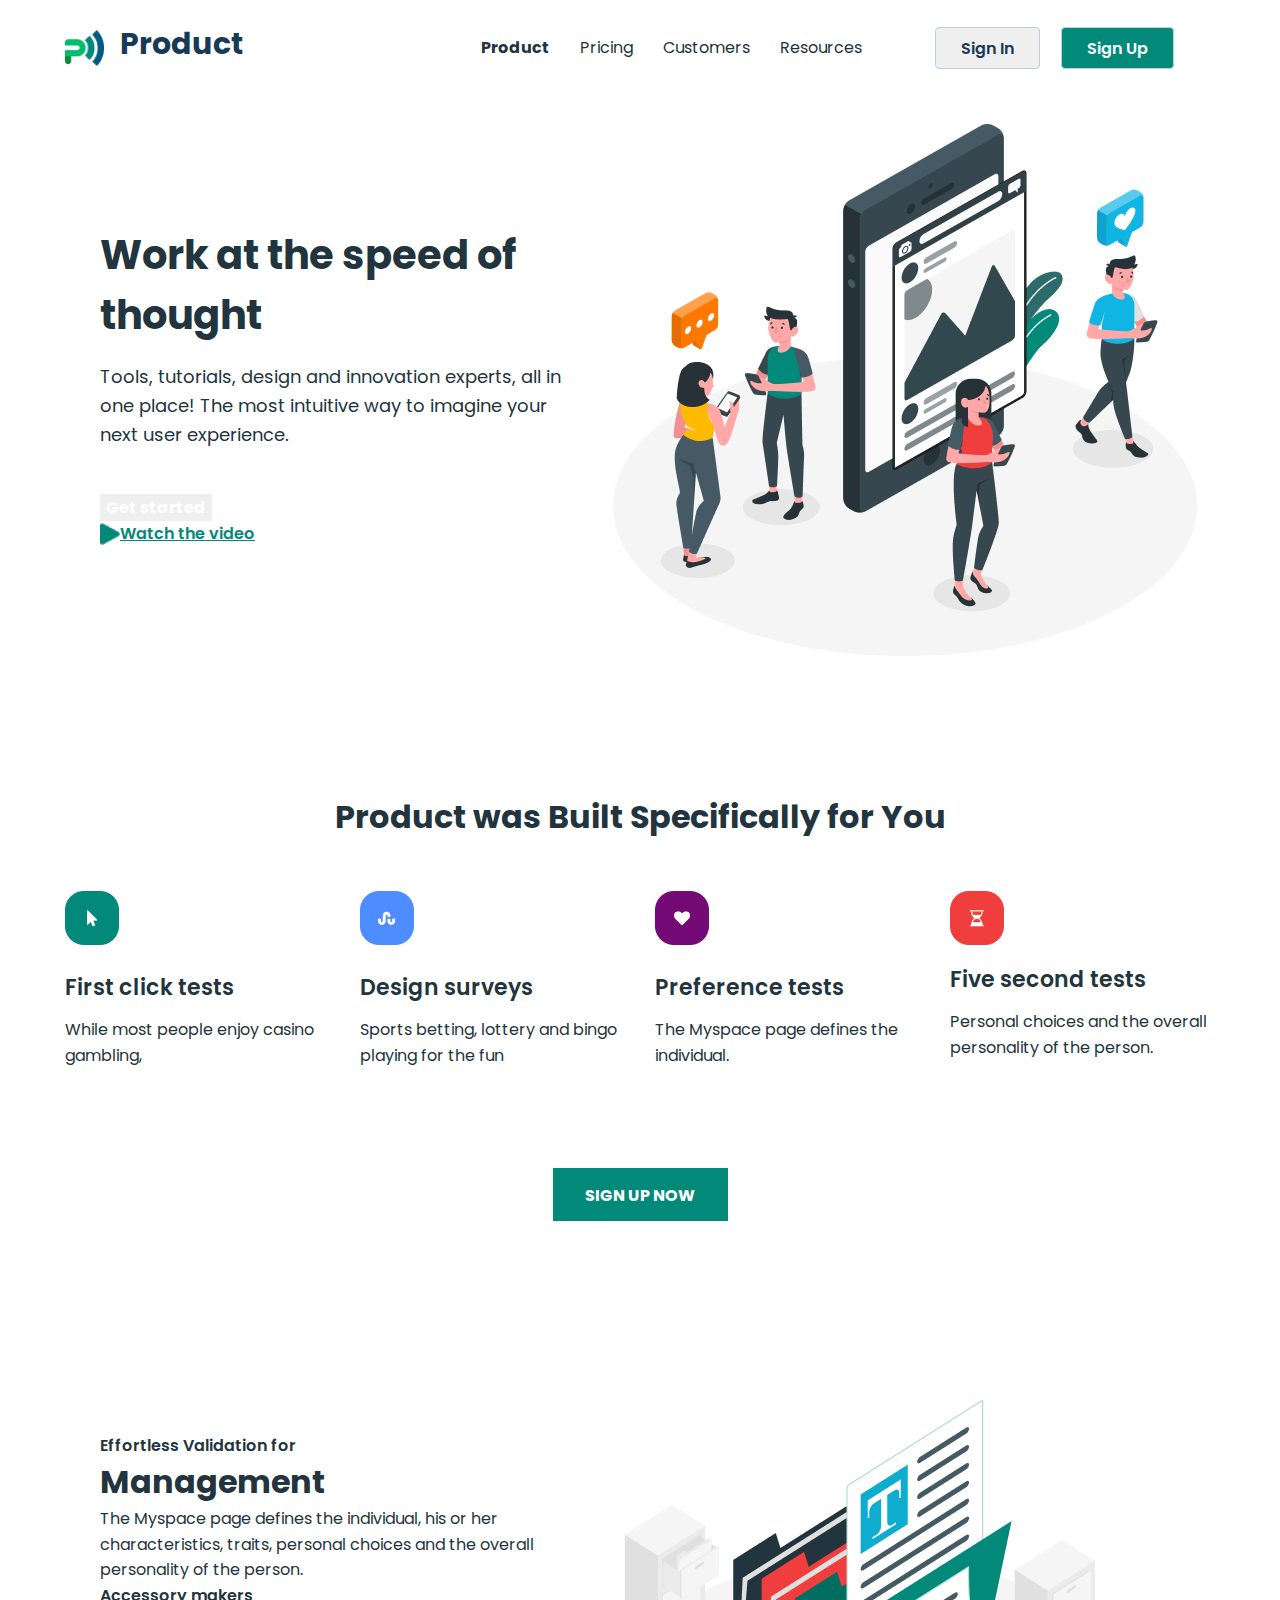
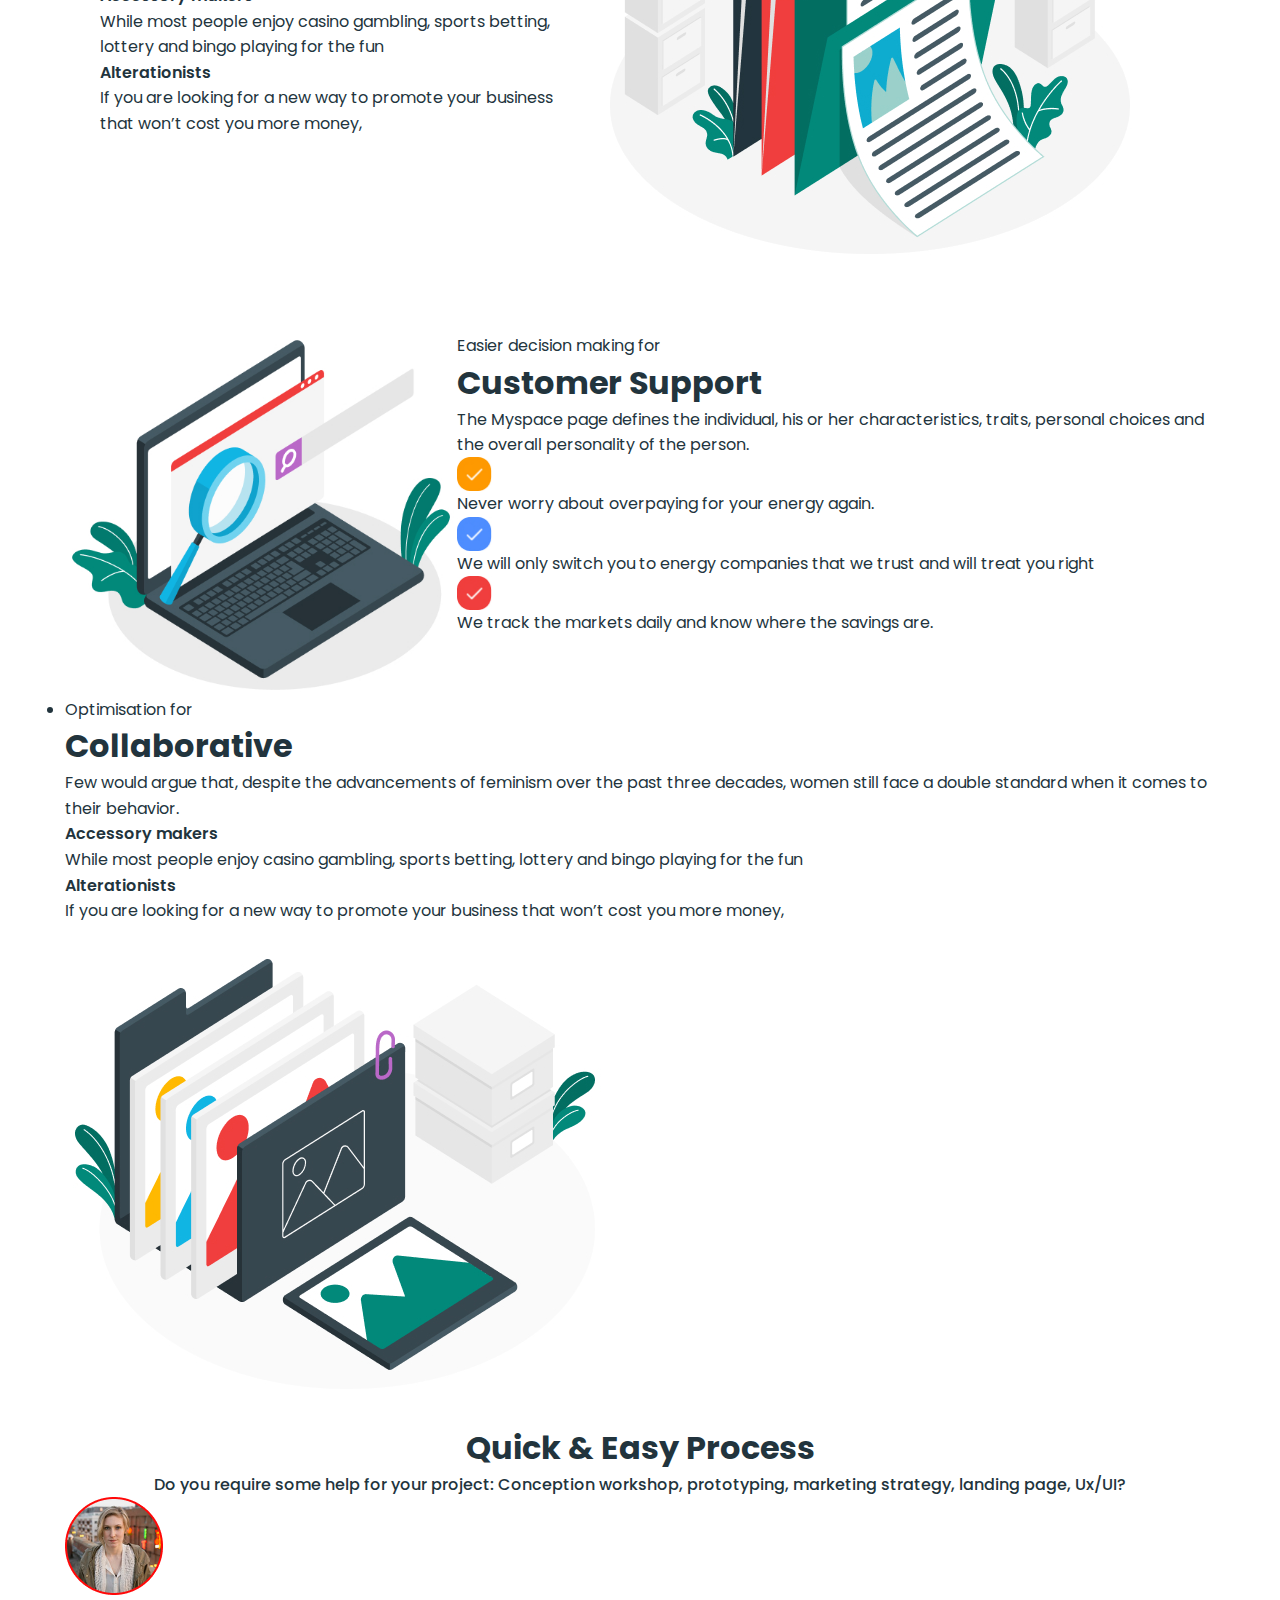
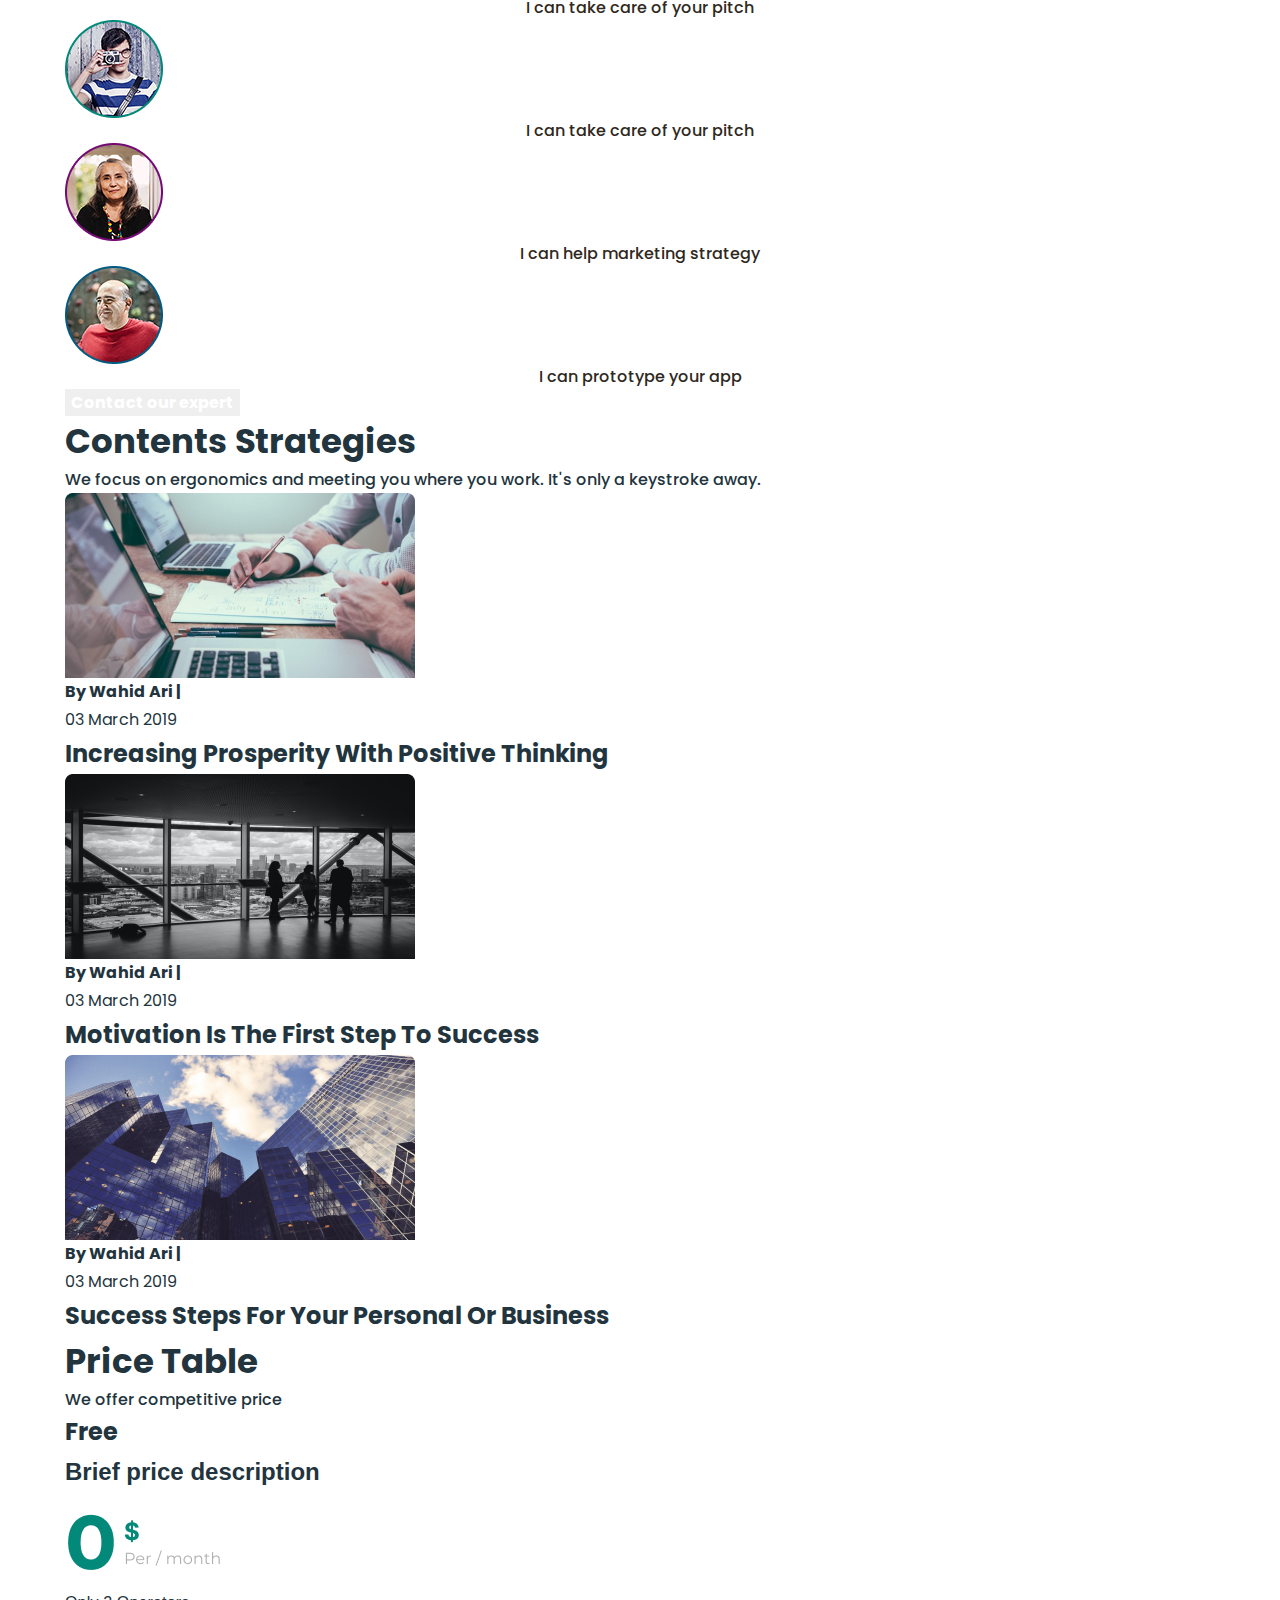
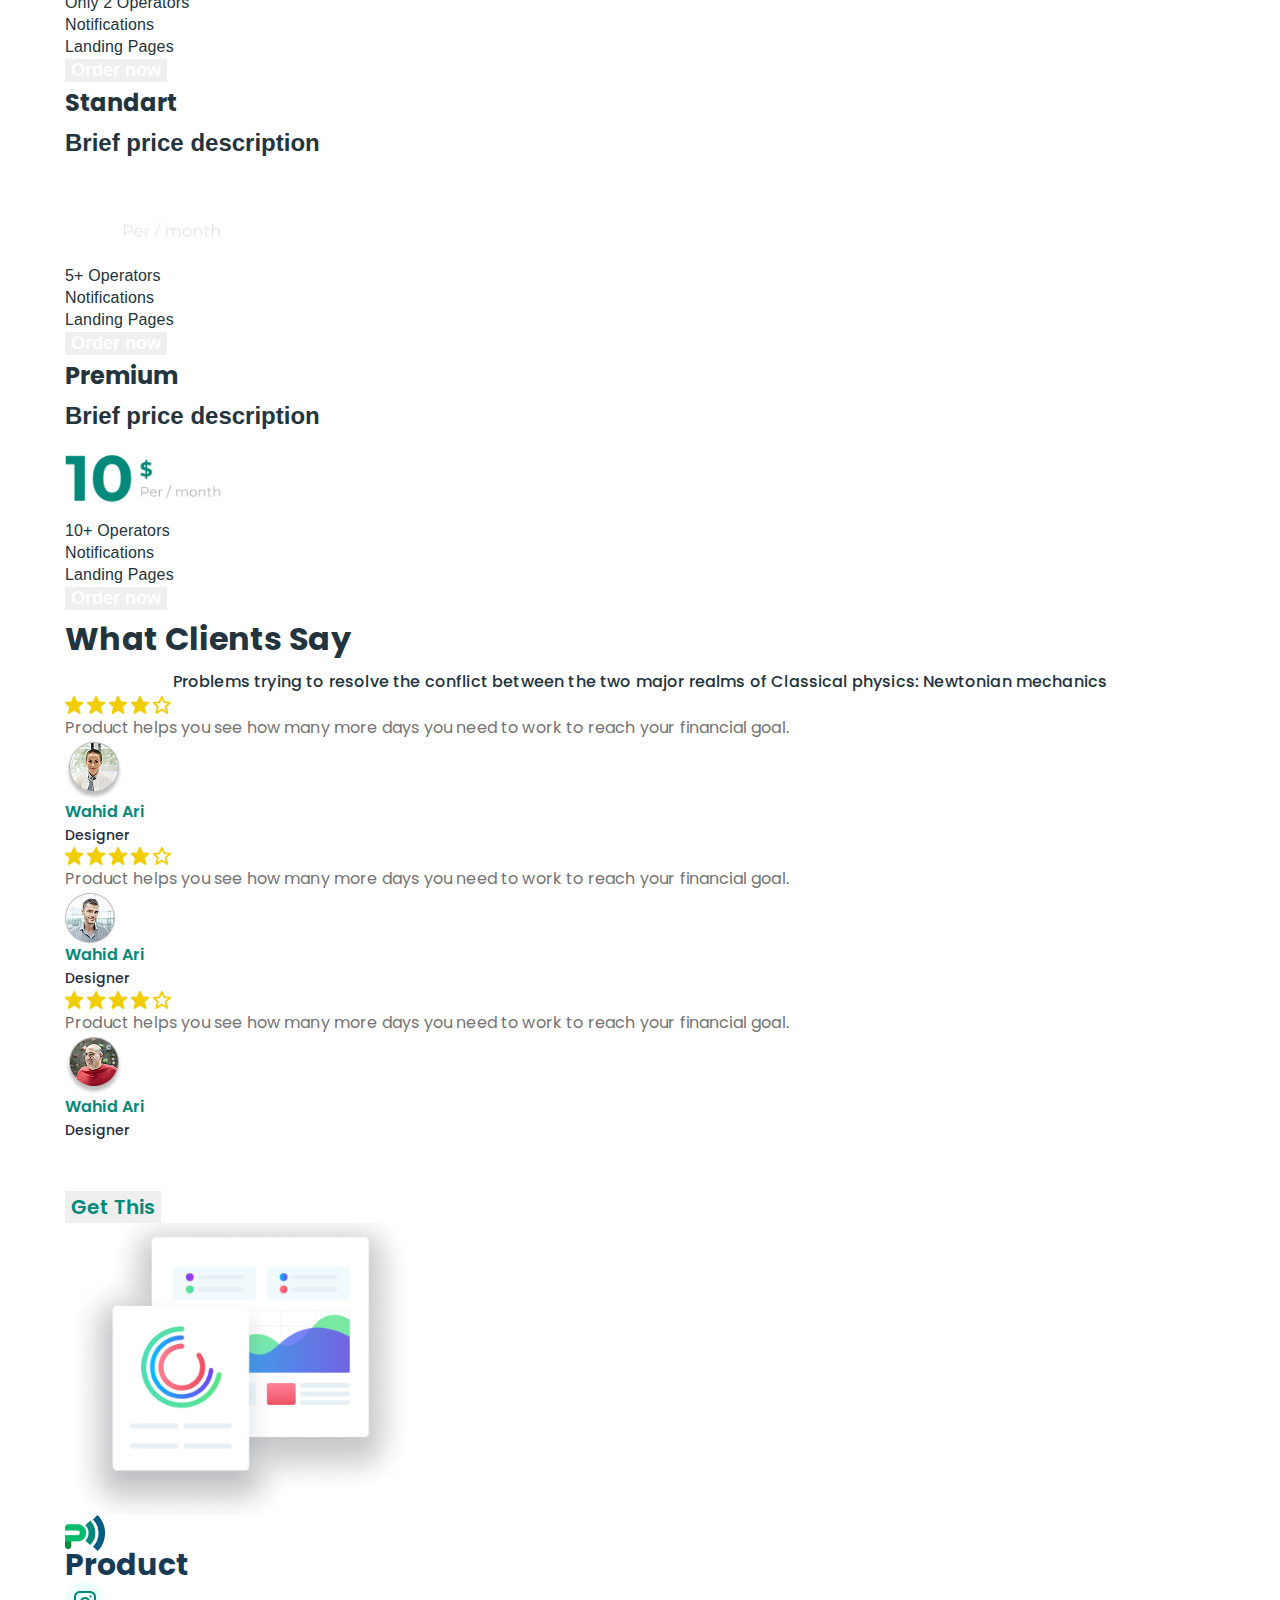
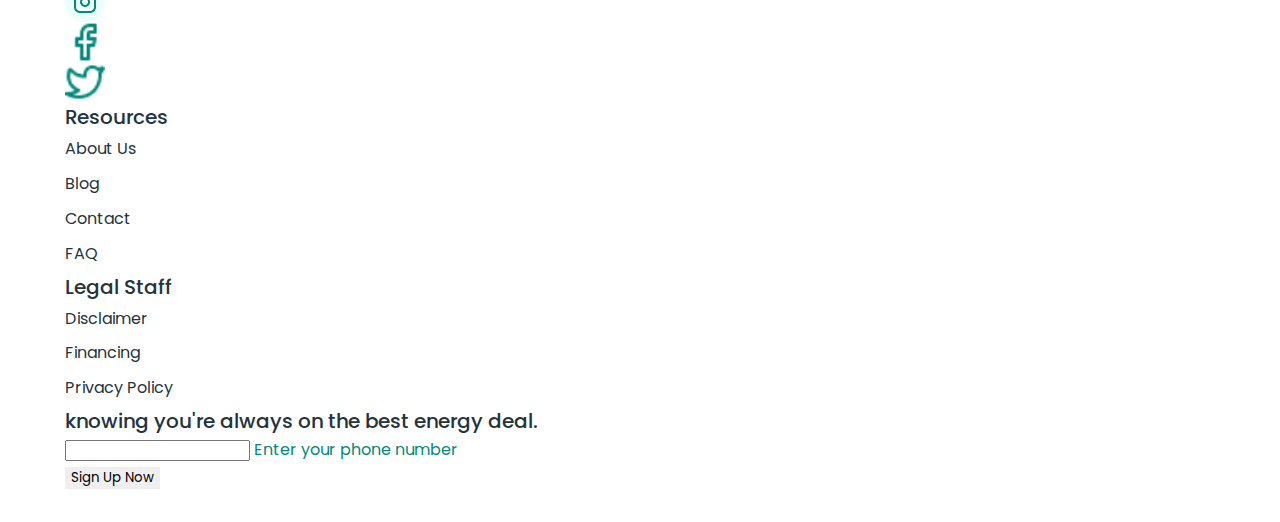
==== index.html @ 1d7717f7 "add index html" ====
<!DOCTYPE html>
<html lang="en">
  <head>
    <meta charset="UTF-8" />
    <meta name="viewport" content="width=device-width, initial-scale=1.0" />
    <link rel="preconnect" href="https://fonts.googleapis.com" />
    <link rel="preconnect" href="https://fonts.gstatic.com" crossorigin />
    <link
      href="https://fonts.googleapis.com/css2?family=Poppins:ital,wght@0,100;0,200;0,300;0,400;0,500;0,600;0,700;0,800;0,900;1,100;1,200;1,300;1,400;1,500;1,600;1,700;1,800;1,900&display=swap"
      rel="stylesheet"
    />
    <title>Bissnes promotion</title>
    <link
      rel="stylesheet"
      href="https://cdnjs.cloudflare.com/ajax/libs/modern-normalize/3.0.1/modern-normalize.min.css"
      integrity="sha512-q6WgHqiHlKyOqslT/lgBgodhd03Wp4BEqKeW6nNtlOY4quzyG3VoQKFrieaCeSnuVseNKRGpGeDU3qPmabCANg=="
      crossorigin="anonymous"
      referrerpolicy="no-referrer"
    />
    <link rel="stylesheet" href="./css/styles.css" />
  </head>

  <body>
    <header class="page-header">
      <div class="container header-container">
        <nav class="header-nav">
          <a class="logo header-logo" href="./index.html">
            <img
              src="./images/logo.jpg"
              alt="Brend Logo"
              width="39"
              height="36"
            />Product</a
          >
          <ul class="nav-list">
            <li class="nav-item">
              <a class="nav-link" href="./index.html"
                ><b class="">Product</b></a
              >
            </li>
            <li class="nav-item">
              <a class="nav-link" href="./Customer.html">Pricing</a>
            </li>
            <li class="nav-item">
              <a class="nav-link" href="./pricing.html">Customers</a>
            </li>
            <li class="nav-item">
              <a class="nav-link" href="./Resources.html">Resources</a>
            </li>
          </ul>
        </nav>
        <ul class="header-bt">
          <li class="list-bt">
            <button class="list-bt-item" type="button">Sign In</button>
          </li>
          <li class="list-bt">
            <button class="list-bt-item sign-up" type="button">Sign Up</button>
          </li>
        </ul>
      </div>
    </header>
    <main>
      <!------------------1 секція---------------------->
      <section>
        <div class="container container-start">
          <div class="container-work">
            <h1 class="title">Work at the speed of thought</h1>
            <p class="page-title">
              Tools, tutorials, design and innovation experts, all in one place!
              The most intuitive way to imagine your next user experience.
            </p>
            <button class="started-bt" type="button">Get started</button>
            <a class="link-video" href=""
              ><img
                src="./images/Triangle Copy 6.jpg"
                alt="triangle"
                width="20"
                height="18"
              />Watch the video</a
            >
          </div>
          <div class="logo-img">
            <img
              src="./images/hero-img.jpg"
              alt="People logo"
              width="610"
              height="555"
            />
          </div>
        </div>
      </section>
      <!--------------------2 секція---------------------->
      <section>
        <div class="container container-product">
          <h2 class="title-product">Product was Built Specifically for You</h2>
          <ul class="list-product">
            <li class="item-product">
              <img
                src="./images/icon-1.jpg"
                alt="icon-1"
                width="54"
                height="62"
              />
              <h3 class="title-list">First click tests</h3>
              <p class="page-product">
                While most people enjoy casino gambling,
              </p>
            </li>
            <li class="item-product">
              <img
                src="./images/icon-2.jpg"
                alt="icon-2"
                width="54"
                height="62"
              />
              <h3 class="title-list">Design surveys</h3>
              <p class="page-product">
                Sports betting, lottery and bingo playing for the fun
              </p>
            </li>
            <li class="item-product">
              <img
                src="./images/icon-3.jpg"
                alt="icon-3"
                width="54"
                height="62"
              />
              <h3 class="title-list">Preference tests</h3>
              <p class="page-product">
                The Myspace page defines the individual.
              </p>
            </li>
            <li class="item-product">
              <img
                src="./images/icon-4.jpg"
                alt="icon-4"
                width="54"
                height="62"
              />
              <h3 class="title-list">Five second tests</h3>
              <p class="page-product">
                Personal choices and the overall personality of the person.
              </p>
            </li>
          </ul>
          <button class="bt-up" type="button">SIGN UP NOW</button>
        </div>
      </section>
      <!------------------------3 секція---------------------------->
      <section>
        <div class="container">
          <div class="container-laptop">
          <div class="container-managment">
          <ul class="list-management">
            <li class="item-management">
              <h2 class="title-management">Effortless Validation for</h2>
              <h3 class="title-management-three">Management</h3>
              <p class="page-managment">
                The Myspace page defines the individual, his or her
                characteristics, traits, personal choices and the overall
                personality of the person.
              </p>
              <ul class="list-management">
                <li class="item-management">
                  <h4 class="title-management-four">Accessory makers</h4>
                  <p class="page-managment">
                    While most people enjoy casino gambling, sports betting,
                    lottery and bingo playing for the fun
                  </p>
                </li>
                <li class="item-management">
                  <h4 class="title-management-four">Alterationists</h4>
                  <p class="page-managment">
                    If you are looking for a new way to promote your business
                    that won’t cost you more money,
                  </p>
                  </li>
            </li>
            </ul>
            </div>
            <div class="container-img">
                  <img class="img-document"
                    src="./images/management-img.jpg"
                    alt="Documents"
                    width="540"
                    height="500"
                  />
                  </div>
                  </div>
                <div class="container-support">
              <div class="container-img1">
              <img
                src="./images/support-img.jpg"
                alt="Laptop"
                width="540"
                height="500"
              />
                  </div>
                  <div class="container-laptop1">
              <p class="page-managment">Easier decision making for</p>
              <h3 class="title-management-three">Customer Support</h3>
              <p>
                The Myspace page defines the individual, his or her
                characteristics, traits, personal choices and the overall
                personality of the person.
              </p>
              <ul class="list-management">
                <li class="item-management">
                  <img
                    src="./images/orange-icon.jpg"
                    alt="Orange Icon"
                    height="35"
                    width="35"
                  />
                  <p class="page-managment">
                    Never worry about overpaying for your energy again.
                  </p>
                </li>
                <li class="item-management">
                  <img
                    src="./images/red-icon.jpg"
                    alt="Red Icon"
                    height="35"
                    width="35"
                  />
                  <p class="page-managment">
                    We will only switch you to energy companies that we trust
                    and will treat you right
                  </p>
                </li>
                <li class="item-management">
                  <img
                    src="./images/blue-icon.jpg"
                    alt="Blue Icon"
                    height="35"
                    width="35"
                  />
                  <p class="page-managment">
                    We track the markets daily and know where the savings are.
                  </p>
                </li>
              </ul>
            </div>
            </div>
            <div class="container-folders">
              <div class="container-laptop2">
            <li class="item-management">
              <p class="page-managment">Optimisation for</p>
              <h3 class="title-management-three">Collaborative</h3>
              <p class="page-managment">
                Few would argue that, despite the advancements of feminism over
                the past three decades, women still face a double standard when
                it comes to their behavior.
              </p>
              <ul class="list-management">
                <li class="item-management">
                  <h4 class="title-management-four">Accessory makers</h4>
                  <p class="page-managment">
                    While most people enjoy casino gambling, sports betting,
                    lottery and bingo playing for the fun
                  </p>
                </li>
                <li class="item-management">
                  <h4 class="title-management-four">Alterationists</h4>
                  <p class="page-managment">
                    If you are looking for a new way to promote your business
                    that won’t cost you more money,
                  </p>
                  </li>
              </ul>
            </li>
          </ul>
        </div>
          <div class="container-img2">
                  <img
                    src="./images/collaboration-img.jpg"
                    alt="Folders"
                    width="540"
                    height="500"
                  />
                  </div>
        </div>
      </section>
      <!---------------------------4 секція------------------------------------->
      <section>
        <div class="container">
          <h2 class="title-team">Quick & Easy Process</h2>
          <p class="page-team">
            Do you require some help for your project: Conception workshop,
            prototyping, marketing strategy, landing page, Ux/UI?
          </p>
          <ul class="list-team">
            <li class="item-team">
              <img
                src="./images/avatar1.png"
                alt="Woman"
                width="98"
                height="98"
              />
              <p class="page-team-coments">I can take care of your pitch</p>
            </li>
            <li class="item-team">
              <img
                src="./images/avatar2.png"
                alt="Man"
                width="98"
                height="98"
              />
              <p class="page-team-coments">I can take care of your pitch</p>
            </li>
            <li class="item-team">
              <img
                src="./images/avatar3.png"
                alt="Woman"
                width="98"
                height="98"
              />
              <p class="page-team-coments">I can help marketing strategy</p>
            </li>
            <li class="item-team">
              <img
                src="./images/avatar4.png"
                alt="Man"
                width="98"
                height="98"
              />
              <p class="page-team-coments">I can prototype your app</p>
            </li>
          </ul>
          <button class="team-bt" type="button">Contact our expert</button>
        </div>
      </section>
      <!---------------------------------5 секція----------------------------------->
      <section>
        <div class="container">
          <h2 class="titel-content">Contents Strategies</h2>
          <p class="page-content">
            We focus on ergonomics and meeting you where you work. It's only a
            keystroke away.
          </p>
          <ul class="list-content">
            <li class="item-content">
              <div>
                <img
                  src="./images/image1.jpg"
                  alt="Office table"
                  width="350"
                  height="185"
                />
                <p class="page-time">By Wahid Ari |</p>
                <time class="datetime" datetime="2019-03-03"
                  >03 March 2019</time
                >
                <h3 class="title-time">
                  Increasing Prosperity With Positive Thinking
                </h3>
              </div>
            </li>
            <li>
              <div>
                <img
                  src="./images/image2.jpg"
                  alt="Office lobby"
                  width="350"
                  height="185"
                />
                <p class="page-time">By Wahid Ari |</p>
                <time class="datetime" datetime="2019-03-03"
                  >03 March 2019</time
                >
                <h3 class="title-time">
                  Motivation Is The First Step To Success
                </h3>
              </div>
            </li>
            <li>
              <div>
                <img
                  src="./images/image3.jpg"
                  alt="Office building"
                  width="350"
                  height="185"
                />
                <p class="page-time">By Wahid Ari |</p>
                <time class="datetime" datetime="2019-03-03"
                  >03 March 2019</time
                >
                <h3 class="title-time">
                  Success Steps For Your Personal Or Business
                </h3>
              </div>
            </li>
          </ul>
        </div>
      </section>
      <!--------------------------------6 секція-------------------------------->
      <section>
        <div class="container">
          <h2 class="title-price">Price Table</h2>
          <p class="page-price">We offer competitive price</p>
          <ul class="list-price">
            <li class="item-price">
              <div>
                <h3 class="title-price-free">Free</h3>
                <p class="page-price-free">Brief price description</p>
                <img
                  src="./images/price.png"
                  alt="0 USD PM"
                  width="157"
                  height="100"
                />
                <ul class="list-price-free">
                  <li class="item-price-free">
                    <p class="page-price-table">Only 2 Operators</p>
                  </li>
                  <li class="item-price-free">
                    <p class="page-price-table">Notifications</p>
                  </li>
                  <li class="item-price-free">
                    <p class="page-price-table">Landing Pages</p>
                  </li>
                </ul>
                <button class="price-bt" type="button">Order now</button>
              </div>
            </li>
            <li class="item-price">
              <div>
                <h3 class="title-price-free">Standart</h3>
                <p class="page-price-free">Brief price description</p>
                <img
                  src="./images/price1.png"
                  alt="5 USD PM"
                  width="157"
                  height="100"
                />
                <ul class="list-price-free">
                  <li class="item-price-free">
                    <p class="page-price-table">5+ Operators</p>
                  </li>
                  <li class="item-price-free">
                    <p class="page-price-table">Notifications</p>
                  </li>
                  <li class="item-price-free">
                    <p class="page-price-table">Landing Pages</p>
                  </li>
                </ul>
                <button class="price-bt" type="button">Order now</button>
              </div>
            </li>
            <li class="item-price">
              <div>
                <h3 class="title-price-free">Premium</h3>
                <p class="page-price-free">Brief price description</p>
                <img
                  src="./images/price2.png"
                  alt="10 USD PM"
                  width="157"
                  height="100"
                />
                <ul class="list-price-free">
                  <li class="item-price-free">
                    <p class="page-price-table">10+ Operators</p>
                  </li>
                  <li class="item-price-free">
                    <p class="page-price-table">Notifications</p>
                  </li>
                  <li class="item-price-free">
                    <p class="page-price-table">Landing Pages</p>
                  </li>
                </ul>
                <button class="price-bt" type="button">Order now</button>
              </div>
            </li>
          </ul>
        </div>
      </section>
      <!------------------------------7 секція----------------------------->
      <section>
        <div class="container">
          <h2 class="title-client">What Clients Say</h2>
          <p class="page-client">
            Problems trying to resolve the conflict between the two major realms
            of Classical physics: Newtonian mechanics
          </p>
          <ul class="list-client">
            <li class="item-client">
              <div>
                <img
                  src="./images/Group 204.png"
                  alt="4 starts rating"
                  width="106"
                  height="18"
                />
                <p class="page-coments">
                  Product helps you see how many more days you need to work to
                  reach your financial goal.
                </p>
                <img
                  src="./images/Ellipse.png"
                  alt="Designer Wahid Ari"
                  width="58"
                  height="58"
                />
                <h3 class="title-designer">Wahid Ari</h3>
                <p class="page-designer">Designer</p>
              </div>
            </li>
            <li class="item-client">
              <div>
                <img
                  src="./images/Group 204 (1).png"
                  alt="4 starts rating"
                  width="106"
                  height="18"
                />
                <p class="page-coments">
                  Product helps you see how many more days you need to work to
                  reach your financial goal.
                </p>
                <img
                  src="./images/Ellipse1.png"
                  alt="Designer Wahid Ari"
                  width="50"
                  height="50"
                />
                <h3 class="title-designer">Wahid Ari</h3>
                <p class="page-designer">Designer</p>
              </div>
            </li>
            <li class="item-client">
              <div>
                <img
                  src="./images/Group 204 (2).png"
                  alt="4 starts rating"
                  width="106"
                  height="18"
                />
                <p class="page-coments">
                  Product helps you see how many more days you need to work to
                  reach your financial goal.
                </p>
                <img
                  src="./images/Ellipse2.png"
                  alt="Designer Wahid Ali"
                  width="58"
                  height="58"
                />
                <h3 class="title-designer">Wahid Ari</h3>
                <p class="page-designer">Designer</p>
              </div>
            </li>
          </ul>
        </div>
      </section>
    </main>
    <!------------------------Footer---------------------------->
    <footer>
      <section>
        <div class="container">
          <h2 class="visually-hidden">Join our Company</h2>

          <p class="page-footer">
            Join 100 Compannies who boost their business with Product
          </p>
          <button class="footer-bt" type="button">Get This</button>
          <img
            src="./images/screen.png"
            alt="Data analisys screan"
            width="351"
            height="331"
          />
        </div>
      </section>
      <section>
        <div class="container">
          <a class="footer-logo" href="./index.html">
            <img
              src="./images/logo.jpg"
              alt="Brend Logo"
              width="40"
              height="36"
            />Product</a
          >
          <ul class="footer-list">
            <li class="footer-item">
              <a class="footer-icon" href=""
                ><img
                  src="./images/instagram.jpg"
                  alt="Instagram"
                  width="40"
                  height="40"
              /></a>
            </li>
            <li class="footer-item">
              <a class="footer-icon" href=""
                ><img
                  src="./images/facebook.jpg"
                  alt="Facebook"
                  width="40"
                  height="40"
              /></a>
            </li>
            <li class="footer-item">
              <a class="footer-icon" href=""
                ><img
                  src="./images/twitter.jpg"
                  alt="Twitter"
                  width="40"
                  height="40"
              /></a>
            </li>
          </ul>
          <ul class="footer-resources">
            <li class="footer-item-resources">
              <h3 class="title-resources">Resources</h3>
              <ul class="list-resources">
                <li class="item-resources">
                  <a class="link-footer-resources" href="">About Us</a>
                </li>
                <li class="item-resources">
                  <a class="link-footer-resources" href="">Blog</a>
                </li>
                <li class="item-resources">
                  <a class="link-footer-resources" href="">Contact</a>
                </li>
                <li class="item-resources">
                  <a class="link-footer-resources" href="">FAQ</a>
                </li>
              </ul>
            </li>
            <li class="footer-item-resources">
              <h3 class="title-resources">Legal Staff</h3>
              <ul class="list-resources">
                <li class="item-resources">
                  <a class="link-footer-resources" href="">Disclaimer</a>
                </li>
                <li class="item-resources">
                  <a class="link-footer-resources" href="">Financing</a>
                </li>
                <li class="item-resources">
                  <a class="link-footer-resources" href="">Privacy Policy</a>
                </li>
              </ul>
            </li>
          </ul>
          <p class="page-info">
            knowing you're always on the best energy deal.
          </p>
          <form>
            <p class="text-number">
              <input class="form-number" type="text" /> Enter your phone number
            </p>
          </form>
          <button class="footer-bt-info" type="button">Sign Up Now</button>
          <p class="text-info">
            Made With Love By Figmaland All Right Reserved
          </p>
        </div>
      </section>
    </footer>
  </body>
</html>
---- css/styles.css ----
body {
    font-family: "Poppins", sans-serif;
    color: #22343d;
    background-color: #fff;
}

ul,
ol {
    list-style-type: none;
    margin: 0;
    padding: 0;
}

h1,
h2,
h3,
h4,
h5,
h6,
p {
    margin: 0;
    padding: 0;
}

a {
    text-decoration: none;
}

button {
    font-family: inherit;
    cursor: pointer;
    border: none;
}

img {
    display: block;
    max-width: 100%;
    height: auto;
}

.container {
    max-width: 1150px;
    padding: 0 20px;
    margin: 0 auto;
}

.visually-hidden {
    position: absolute;
    width: 1px;
    height: 1px;
    margin: -1px;
    border: 0;
    padding: 0;
    white-space: nowrap;
    clip-path: inset(100%);
    clip: rect(0 0 0 0);
    overflow: hidden;
}

/*----------------header---------------*/

.page-header {}

.header-container {
    display: flex;
    align-items: center;
}

.header-nav {
    display: flex;
    align-items: center;
}

.logo {
    font-weight: 700;
    font-size: 30px;
    line-height: 0.93333;
    color: #173a56;
}

.header-logo {
    padding: 22px 0;
    margin-right: 237px;
    display: flex;
    gap: 16px;
}

.nav-list {
    display: flex;
    align-items: center;
    gap: 30px;
}

.nav-link {
    font-weight: 400;
    font-size: 16px;
    line-height: 1.75;
    color: #22343d;
    padding: 26px 0;
    display: block;
}

.list-bt {}

.list-bt-item {
    font-weight: 600;
    font-size: 16px;
    text-align: center;
    color: #173a56;
    width: 105px;
    height: 42px;

    border: 1px solid #bcd0e5;
    border-radius: 4px;
}

.sign-up {
    width: 113px;
    height: 42px;
    font-weight: 600;
    font-size: 16px;
    color: #fff;
    border-radius: 4px;
    background: #02897a;
}

.header-bt {
    display: flex;
    align-items: center;
    padding: 19px 0;
    gap: 21px;
    margin-left: 73px;

}

.list-bt {}

/*-----------1 sektion--------------*/

.container-start {
    display: flex;
    padding: 25px 0;
}

.container-work {
    display: block;

    margin-left: 35px;

    width: 465px;
    height: 331px;
    padding: 112px 0;
    margin-right: 35px;
}


.title {
    font-weight: 700;
    font-size: 40px;
    line-height: 1.5;
    color: #22343d;
    margin-bottom: 18px;
}

.page-title {
    font-weight: 400;
    font-size: 18px;
    line-height: 1.6;
    color: #22343d;
    margin-bottom: 45px;
}

.started-bt {
    font-weight: 700;
    font-size: 16px;
    color: #fff;

}

.logo-img {
    display: flex;
    justify-content: flex-end;
}

.link-video {
    font-weight: 600;
    font-size: 16px;
    text-decoration: underline;
    text-decoration-skip-ink: none;
    color: #02897a;
    display: flex;
    align-items: center;
}

/*---------------2 section--------------*/

.container-product {
    padding: 100px 0;
}

.title-product {
    font-weight: 700;
    font-size: 32px;
    text-align: center;
    color: #22343d;
    margin: 0 auto;
}

.list-product {
    padding: 50px 0;
    display: flex;
    width: 100%;
    gap: 30px;
}

.item-product {
    display: block;
    align-items: center;
    width: calc((100% - 90px) / 4);
}

.title-list {
    font-weight: 600;
    font-size: 22px;
    color: #22343d;
    margin: 18.11px 0 0;
}

.page-product {
    font-weight: 400;
    font-size: 16px;
    line-height: 1.6;
    color: #22343d;
    margin: 13px 0 0;
}

.bt-up {
    font-weight: 700;
    font-size: 16px;
    color: #fff;
    display: block;
    width: 175px;
    height: 53px;
    background-color: #02897A;
    margin: 0 auto;
    padding: 15px 32px;
    margin-top: 50px;
}

/*----------------3 section-------------------*/


.container-laptop {
    display: flex;
}

.container-managment {
    display: block;
    margin-left: 35px;
    width: 465px;
    height: 331px;
    padding: 112px 0;
    margin-right: 35px;
}

.container-img {
    display: flex;

    padding: 56px 0;
}

.container-img1 {
    display: flex;
}


.container-laptop1 {}

.container-support {
    display: flex;
}

.container-folders {}

.list-management {}

.item-management {}

.page-managment {
    font-weight: 400;
    font-size: 16px;
    line-height: 1.6;
    color: #22343d;
}

.title-management {
    font-weight: 600;
    font-size: 16px;
    color: #22343d;
}

.title-management-three {
    font-weight: 700;
    font-size: 32px;
    color: #22343d;
}

.title-management-four {
    font-weight: 600;
    font-size: 16px;
    line-height: 1.6;
    color: #22343d;
}

/*------------------4 section-------------------*/


.title-team {
    font-weight: 700;
    font-size: 32px;
    text-align: center;
    color: #22343d;
}

.page-team {
    font-weight: 500;
    font-size: 16px;
    line-height: 1.6;
    text-align: center;
    color: #22343d;
}

.list-team {}

.item-team {}

.page-team-coments {
    font-weight: 500;
    font-size: 16px;
    text-align: center;
    color: #2f281e;
}

.team-bt {
    font-weight: 700;
    font-size: 16px;
    color: #fff;
}

/*-------------------5 section------------------------*/

.titel-content {
    font-weight: 700;
    font-size: 34px;
    color: #22343d;
}

.page-content {
    font-weight: 500;
    font-size: 16px;
    line-height: 1.6;
    color: #22343d;
}

.list-content {}

.item-content {}

.page-time {
    font-weight: 700;
    font-size: 16px;
    line-height: 1.75;
    color: #22343d;
}

.datetime {
    font-weight: 400;
    font-size: 16px;
    line-height: 1.75;
    color: #22343d;
}

.title-time {
    font-weight: 700;
    font-size: 24px;
    line-height: 1.67;
    color: #22343d;
}

/*----------------------  6 section------------------------*/

.title-price {
    font-weight: 700;
    font-size: 34px;
    color: #22343d;
}

.page-price {
    font-weight: 500;
    font-size: 16px;
    color: #22343d;
}

.list-price {}

.item-price {}

.title-price-free {
    font-weight: 700;
    font-size: 24px;
    line-height: 1.67;
    color: #22343d;
}

.page-price-free {
    font-family: "Montserrat", sans-serif;
    font-weight: 700;
    font-size: 24px;
    line-height: 1.67;
    color: #22343d;
}

.list-price-free {}

.item-price-free {}

.page-price-table {
    font-family: "Montserrat", sans-serif;
    font-weight: 500;
    font-size: 16px;
    line-height: 1.37;
    letter-spacing: 0.01em;
    color: #22343d;
}

.price-bt {
    font-family: "Montserrat", sans-serif;
    font-weight: 600;
    font-size: 18px;
    color: #fff;
}

/*-----------------------7 section-------------------------*/

.title-client {
    font-weight: 700;
    font-size: 32px;
    line-height: 1.78;
    letter-spacing: 0.01em;
    color: #22343d;
}

.page-client {
    font-weight: 500;
    font-size: 16px;
    line-height: 1.75;
    letter-spacing: 0.01em;
    text-align: center;
    color: #22343d;
}

.list-client {}

.item-client {}

.page-coments {
    font-weight: 400;
    font-size: 16px;
    line-height: 1.75;
    letter-spacing: 0.01em;
    color: #737373;
}

.title-designer {
    font-weight: 600;
    font-size: 16px;
    line-height: 1.5;
    letter-spacing: 0.01em;
    color: #02897a;
}

.page-designer {
    font-weight: 500;
    font-size: 14px;
    line-height: 1.7;
    letter-spacing: 0.01em;
    color: #252b42;
}


/*--------------------footer------------------------*/

.page-footer {
    font-weight: 600;
    font-size: 32px;
    line-height: 1.51;
    color: #fff;
}

.footer-bt {
    font-weight: 600;
    font-size: 20px;
    color: #02897a;
}

.footer-logo {
    font-weight: 700;
    font-size: 30px;
    line-height: 0.93;
    color: #173a56;
}

.footer-list {}

.footer-item {}

.footer-icon {}

.footer-resources {}

.footer-item-resources {}

.title-resources {
    font-weight: 500;
    font-size: 20px;
    line-height: 1.5;
    color: #22343d;
}

.list-resources {}

.item-resources {}

.link-footer-resources {
    font-weight: 400;
    font-size: 16px;
    line-height: 2.18;
    color: #22343d;
}

.page-info {
    font-weight: 500;
    font-size: 20px;
    line-height: 1.5;
    color: #22343d;
}

.text-number {
    font-weight: 400;
    font-size: 16px;
    line-height: 1.75;
    color: #02897a;
}

.form-number {}

.footer-bt-info {}

.text-info {
    font-weight: 700;
    font-size: 16px;
    text-align: center;
    color: #fff;
}
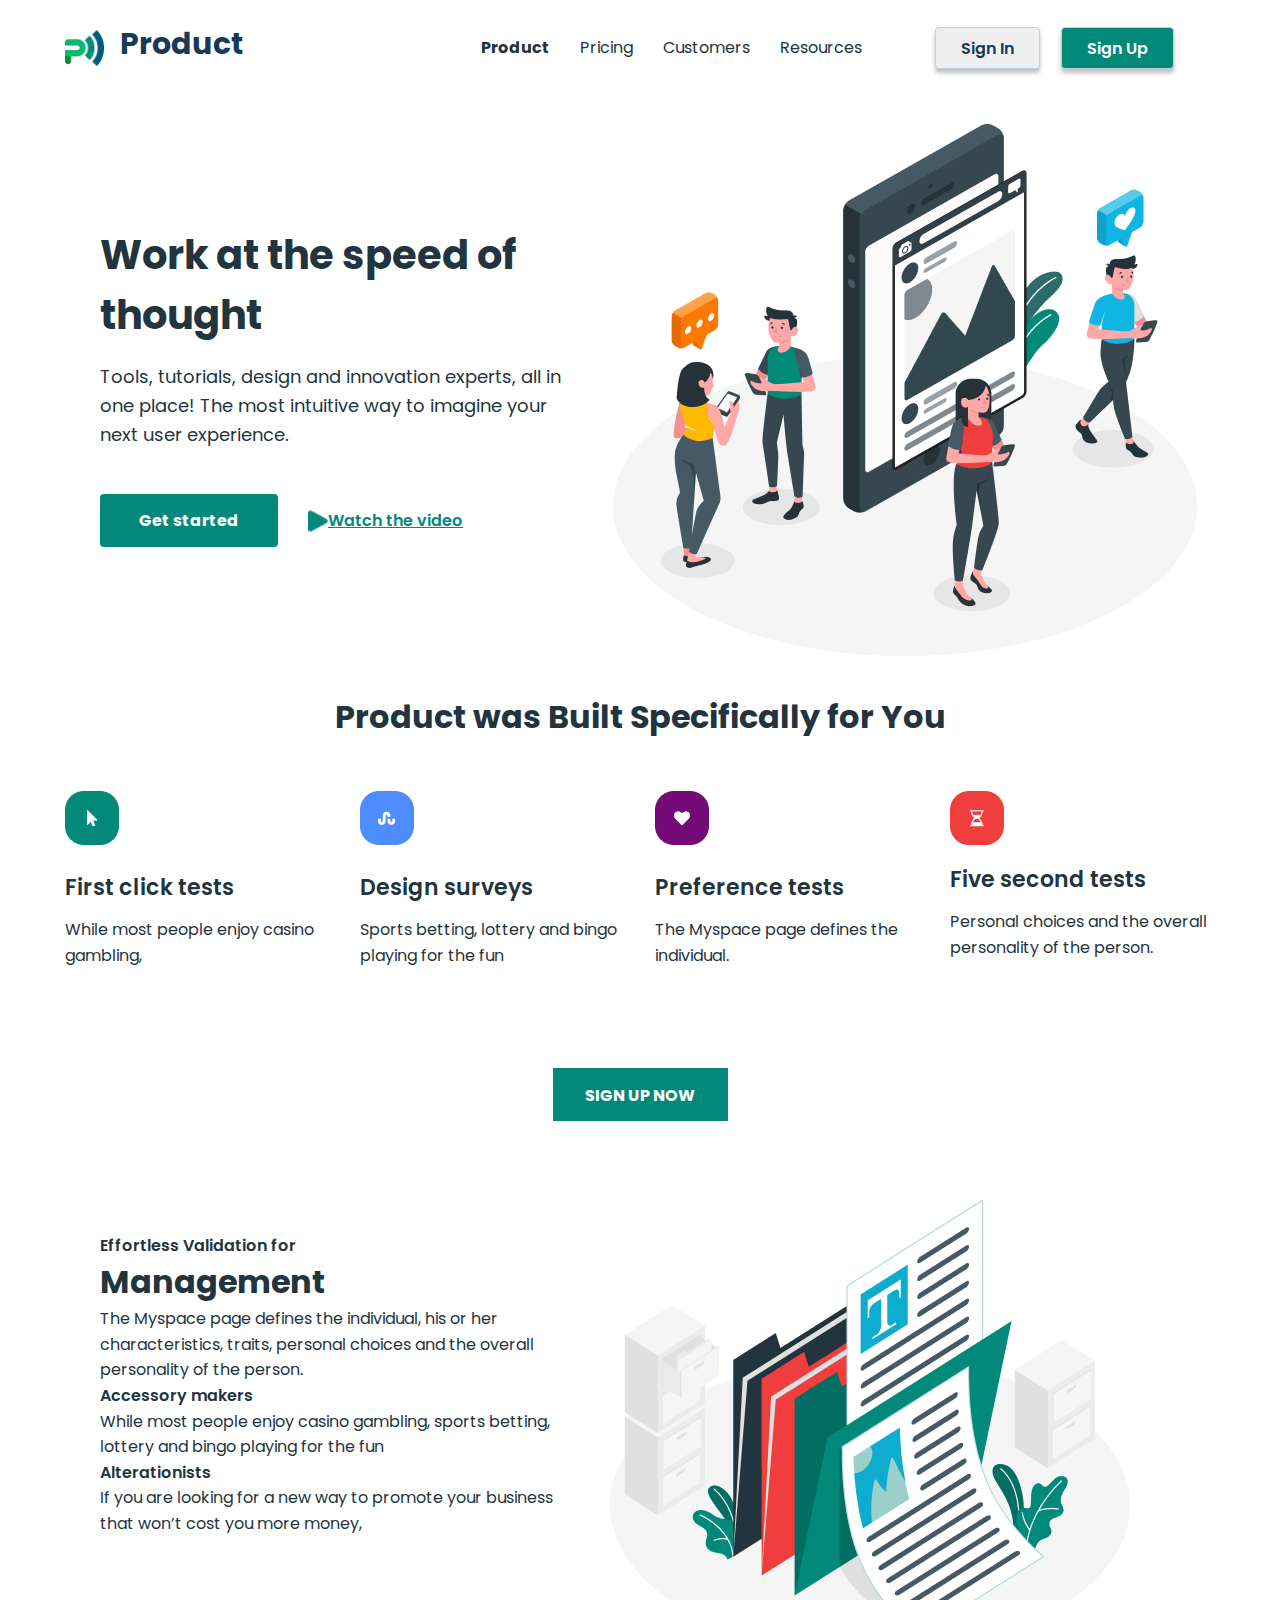
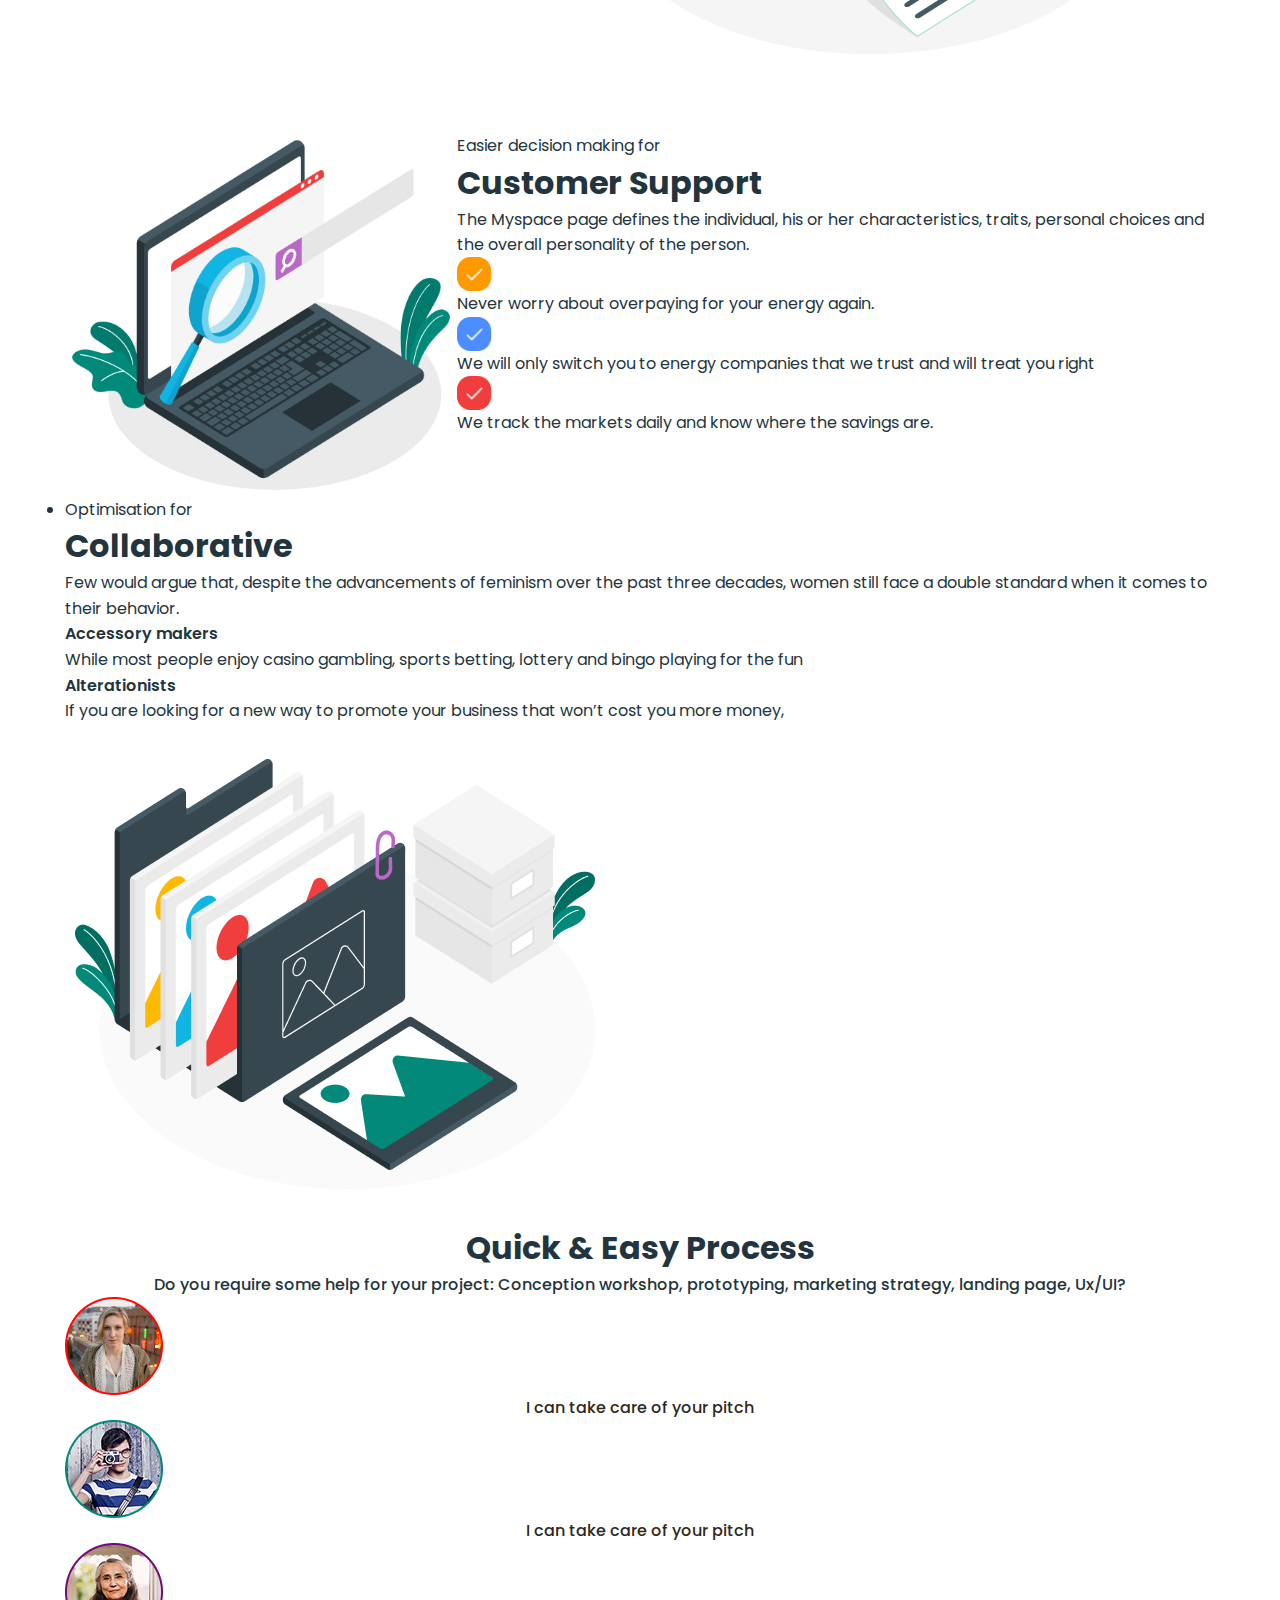
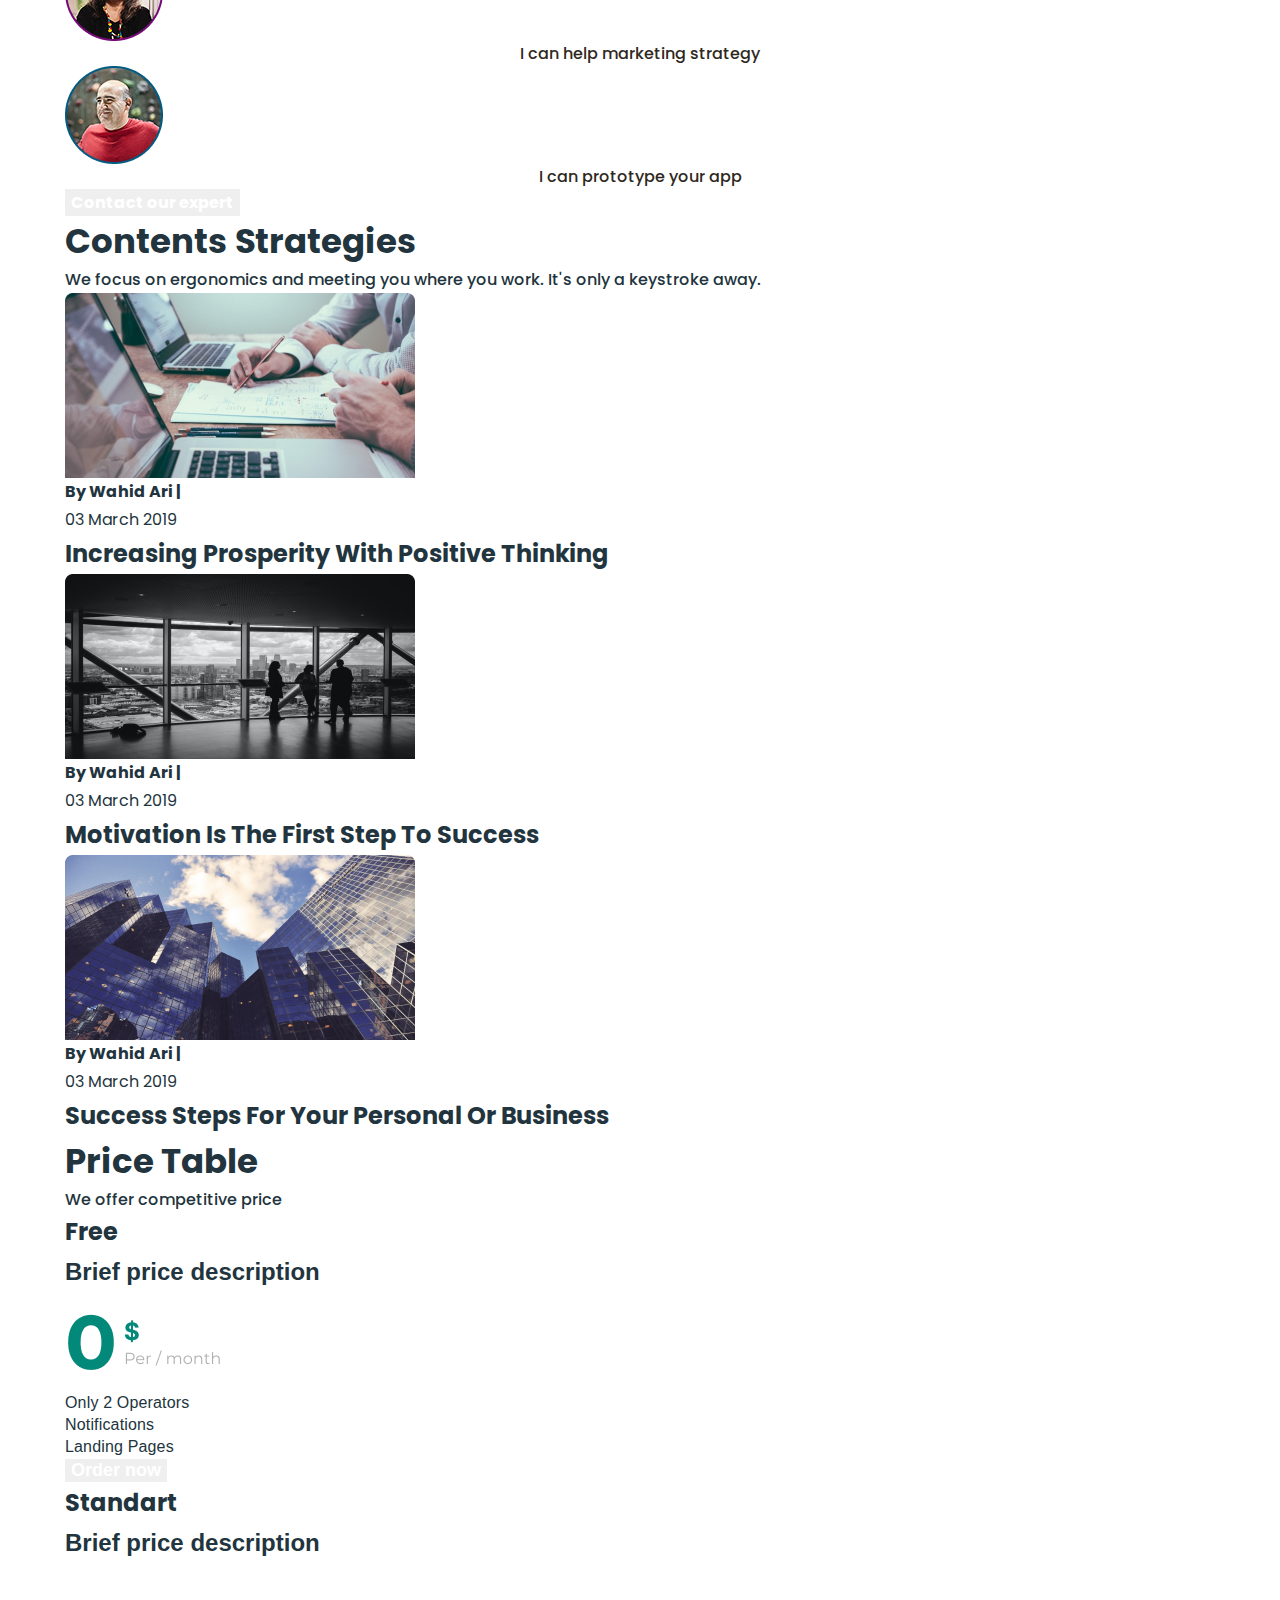
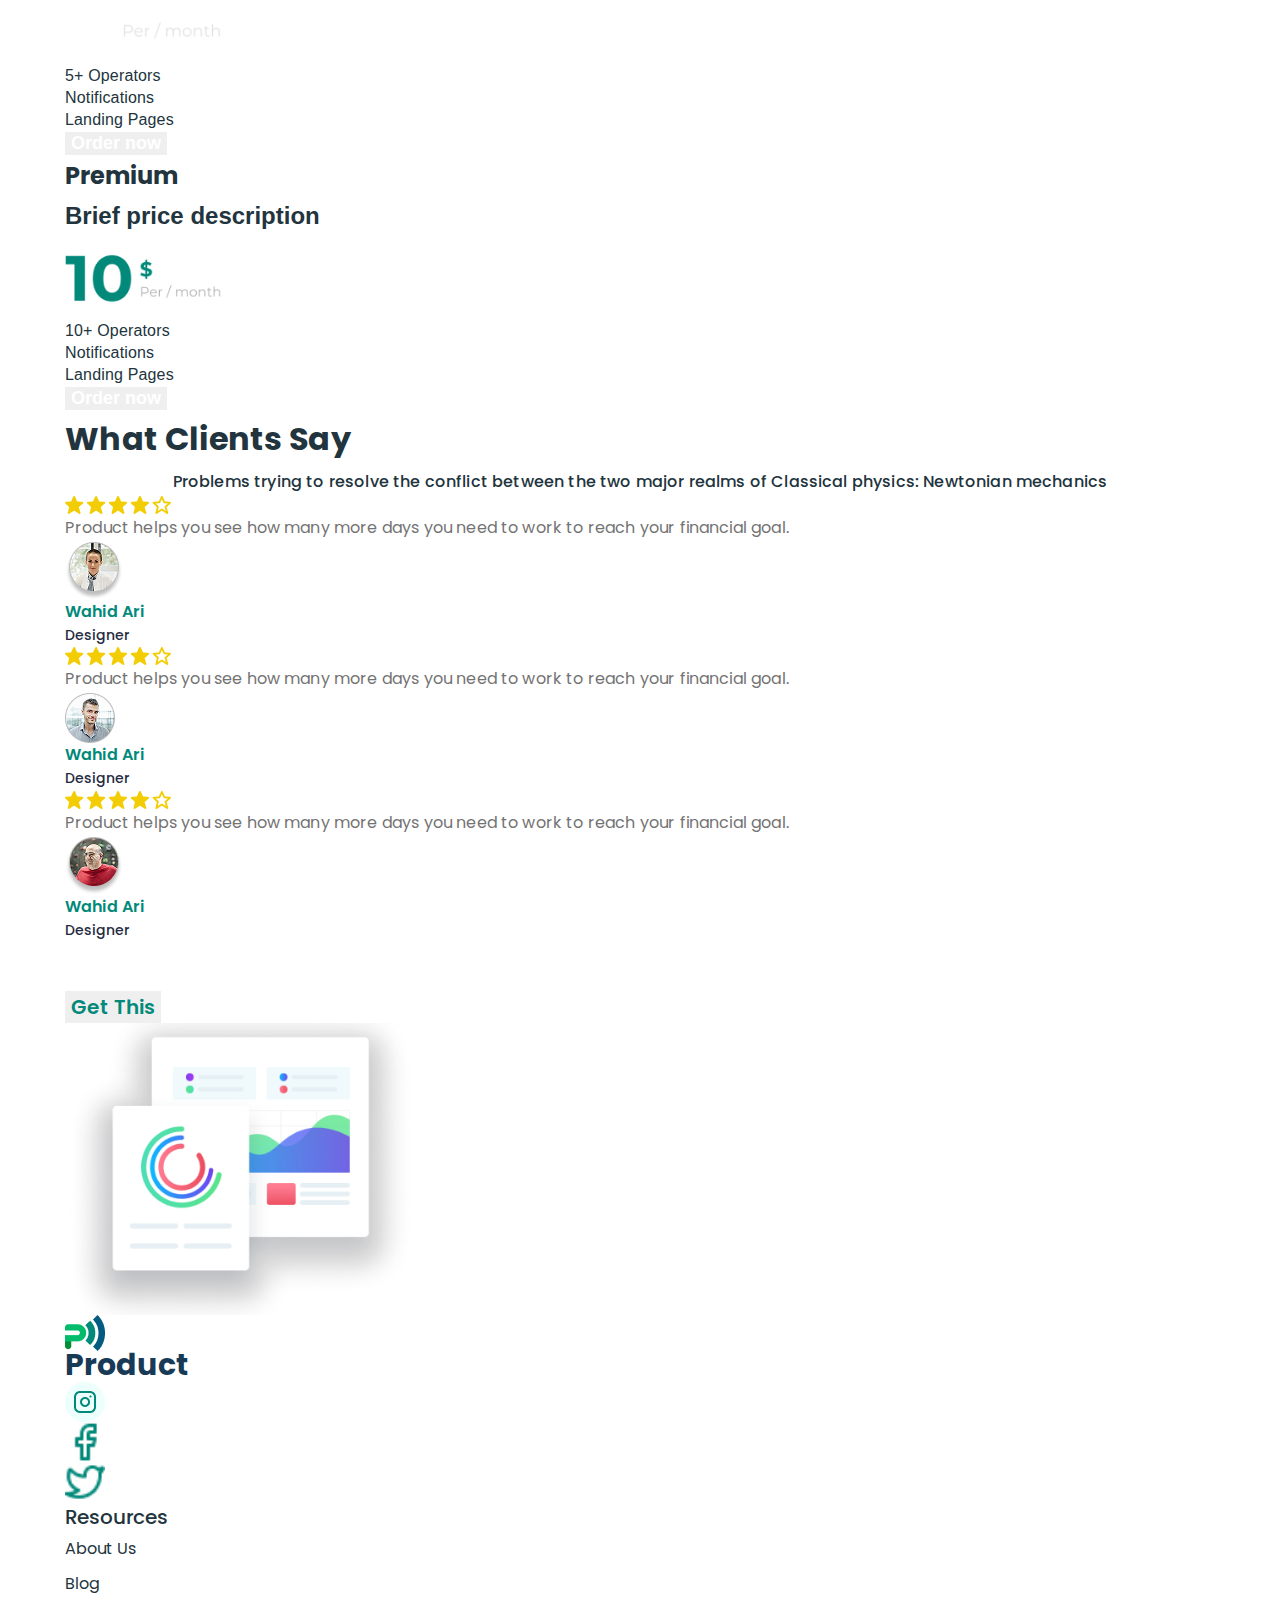
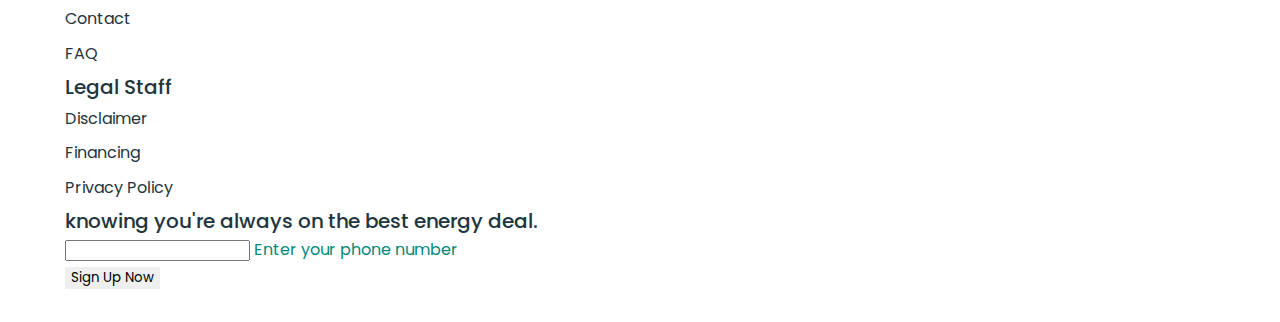
==== commit f390d51a: "add css styles" ====
--- a/index.html
+++ b/index.html
@@ -69,15 +69,17 @@
               Tools, tutorials, design and innovation experts, all in one place!
               The most intuitive way to imagine your next user experience.
             </p>
+            <div class="container-btn">
             <button class="started-bt" type="button">Get started</button>
             <a class="link-video" href=""
-              ><img
+              ><img class="img-link"
                 src="./images/Triangle Copy 6.jpg"
                 alt="triangle"
                 width="20"
                 height="18"
               />Watch the video</a
             >
+            </div>
           </div>
           <div class="logo-img">
             <img
--- a/css/styles.css
+++ b/css/styles.css
@@ -109,7 +109,7 @@
     color: #173a56;
     width: 105px;
     height: 42px;
-
+    box-shadow: 0 4px 4px 0 rgba(0, 0, 0, 0.25);
     border: 1px solid #bcd0e5;
     border-radius: 4px;
 }
@@ -170,10 +170,19 @@
     margin-bottom: 45px;
 }
 
+.container-btn {
+    display: flex;
+}
+
 .started-bt {
     font-weight: 700;
     font-size: 16px;
     color: #fff;
+    border-radius: 4px;
+    width: 178px;
+    height: 53px;
+    background: #02897a;
+
 
 }
 
@@ -190,7 +199,17 @@
     color: #02897a;
     display: flex;
     align-items: center;
-}
+
+}
+
+.img-link {
+    border-radius: 2px;
+    fill: #02897a;
+    margin-left: 30px;
+}
+
+border-radius: 2px;
+fill: #02897a;
 
 /*---------------2 section--------------*/
 
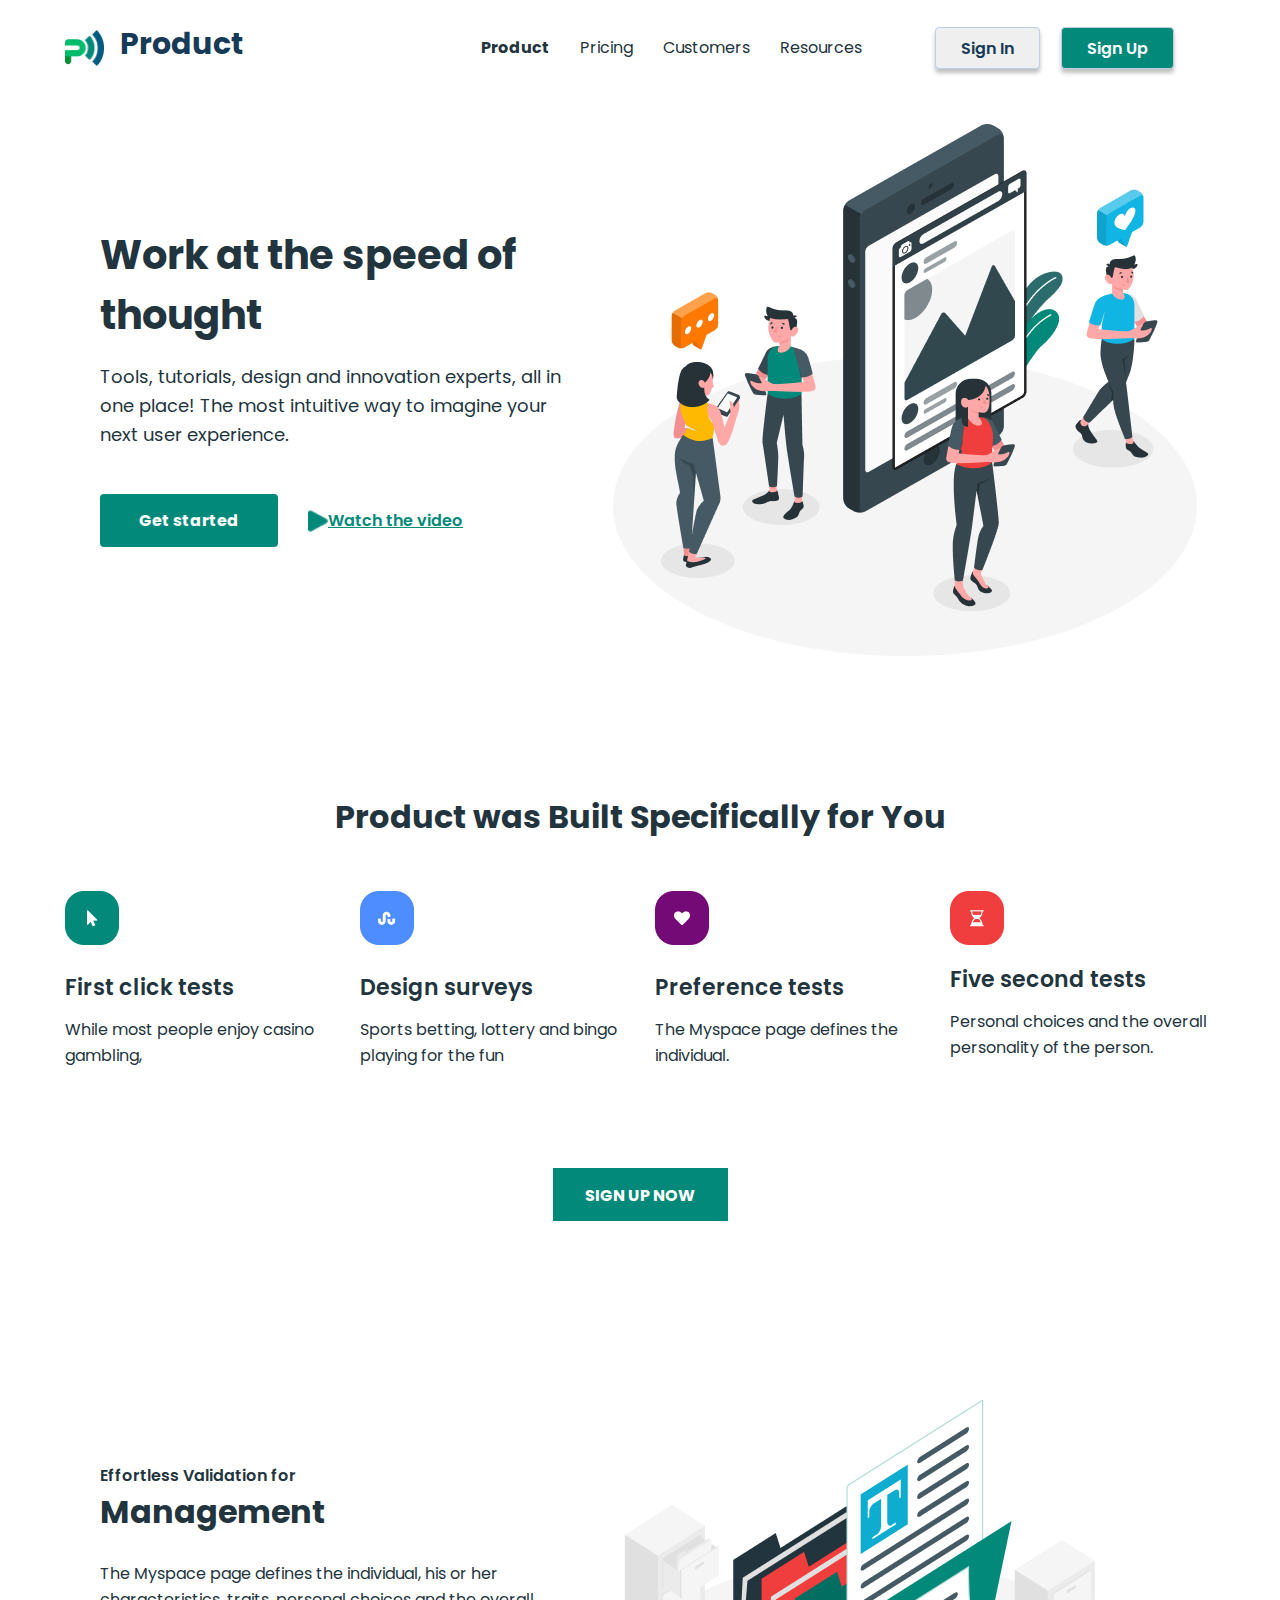
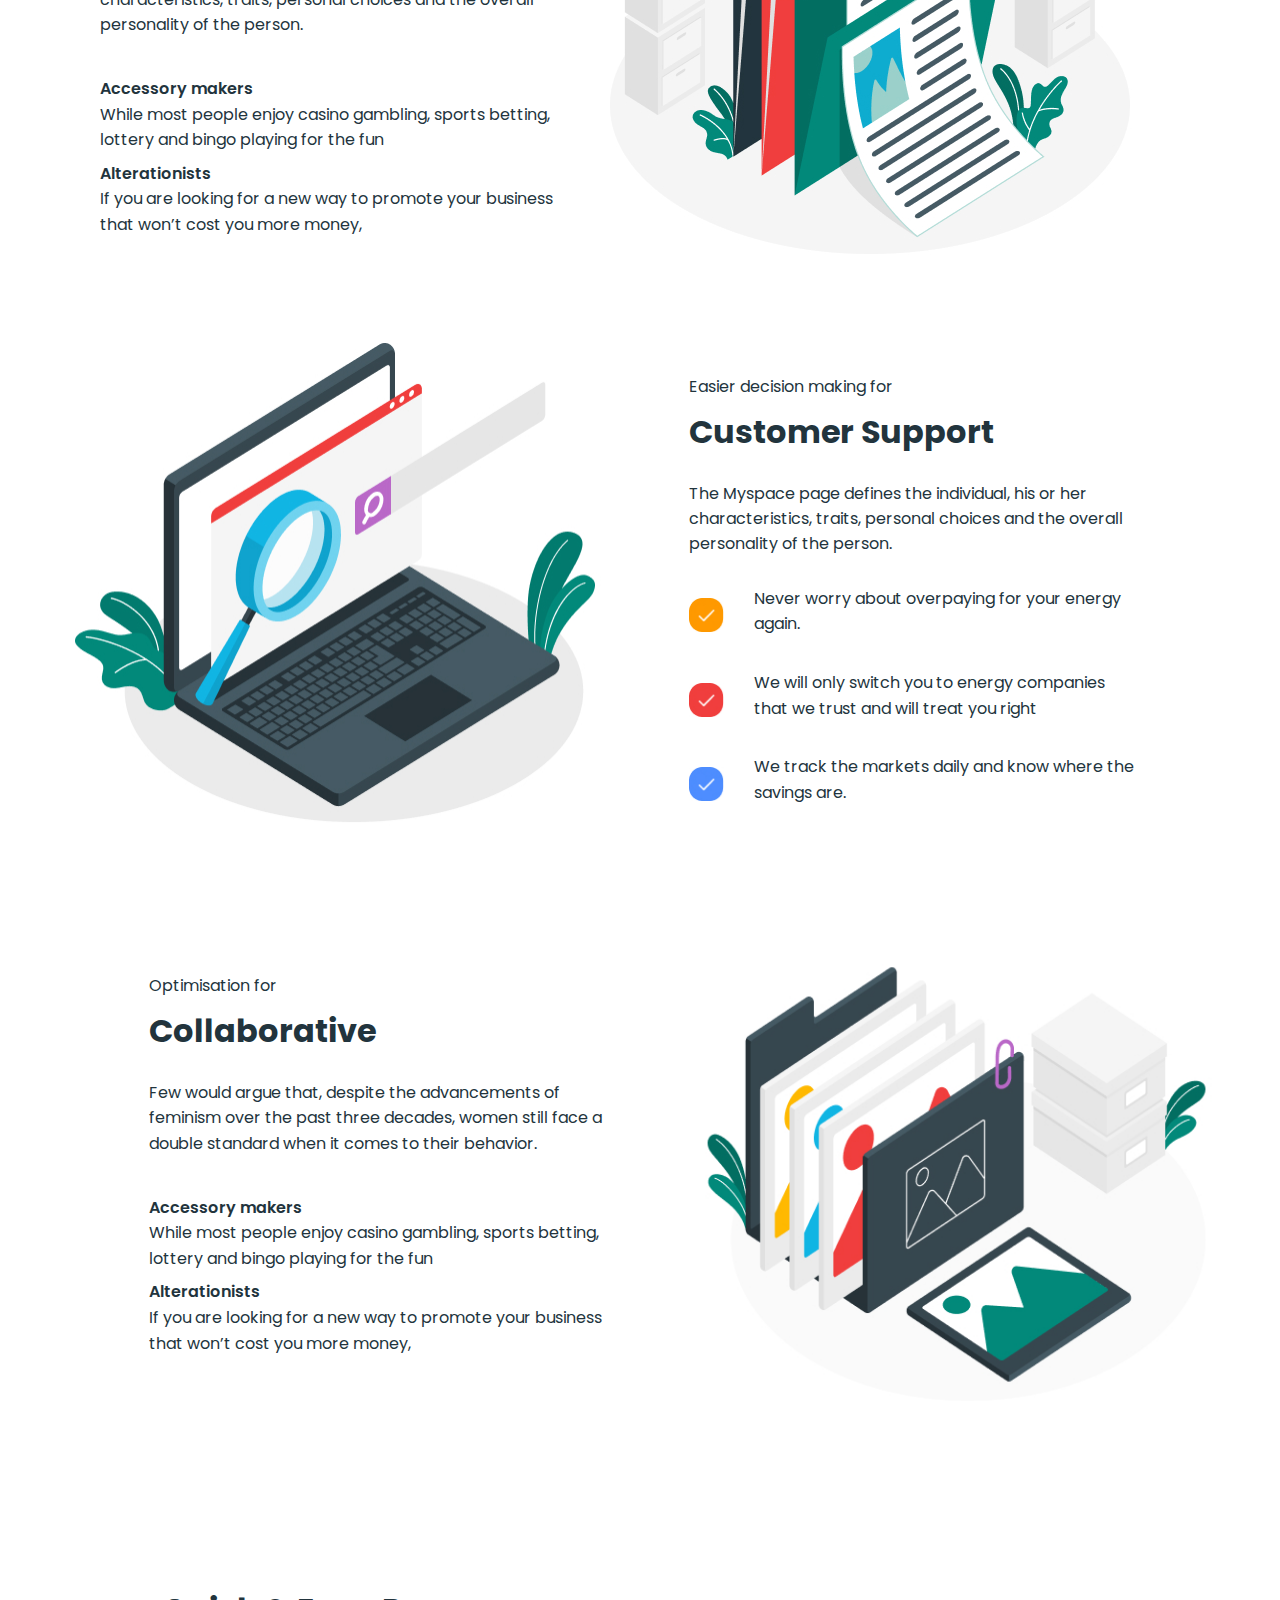
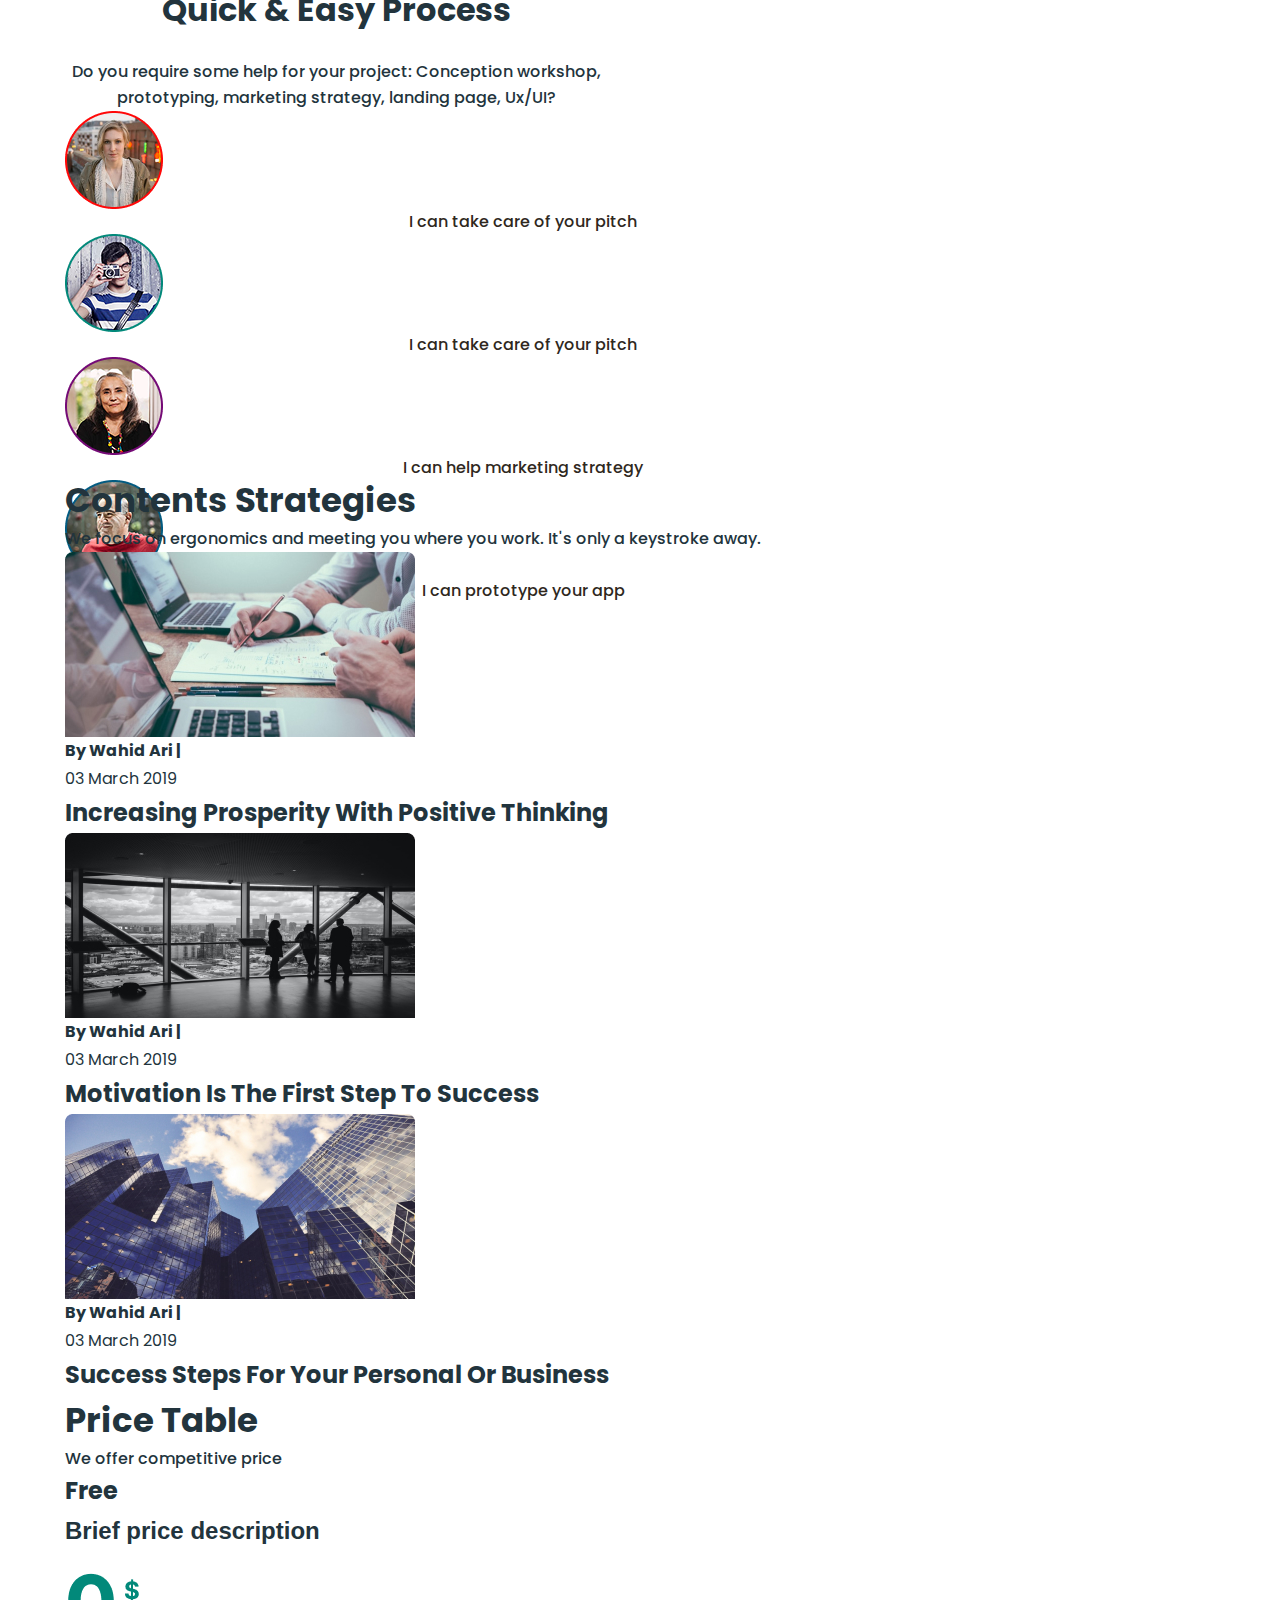
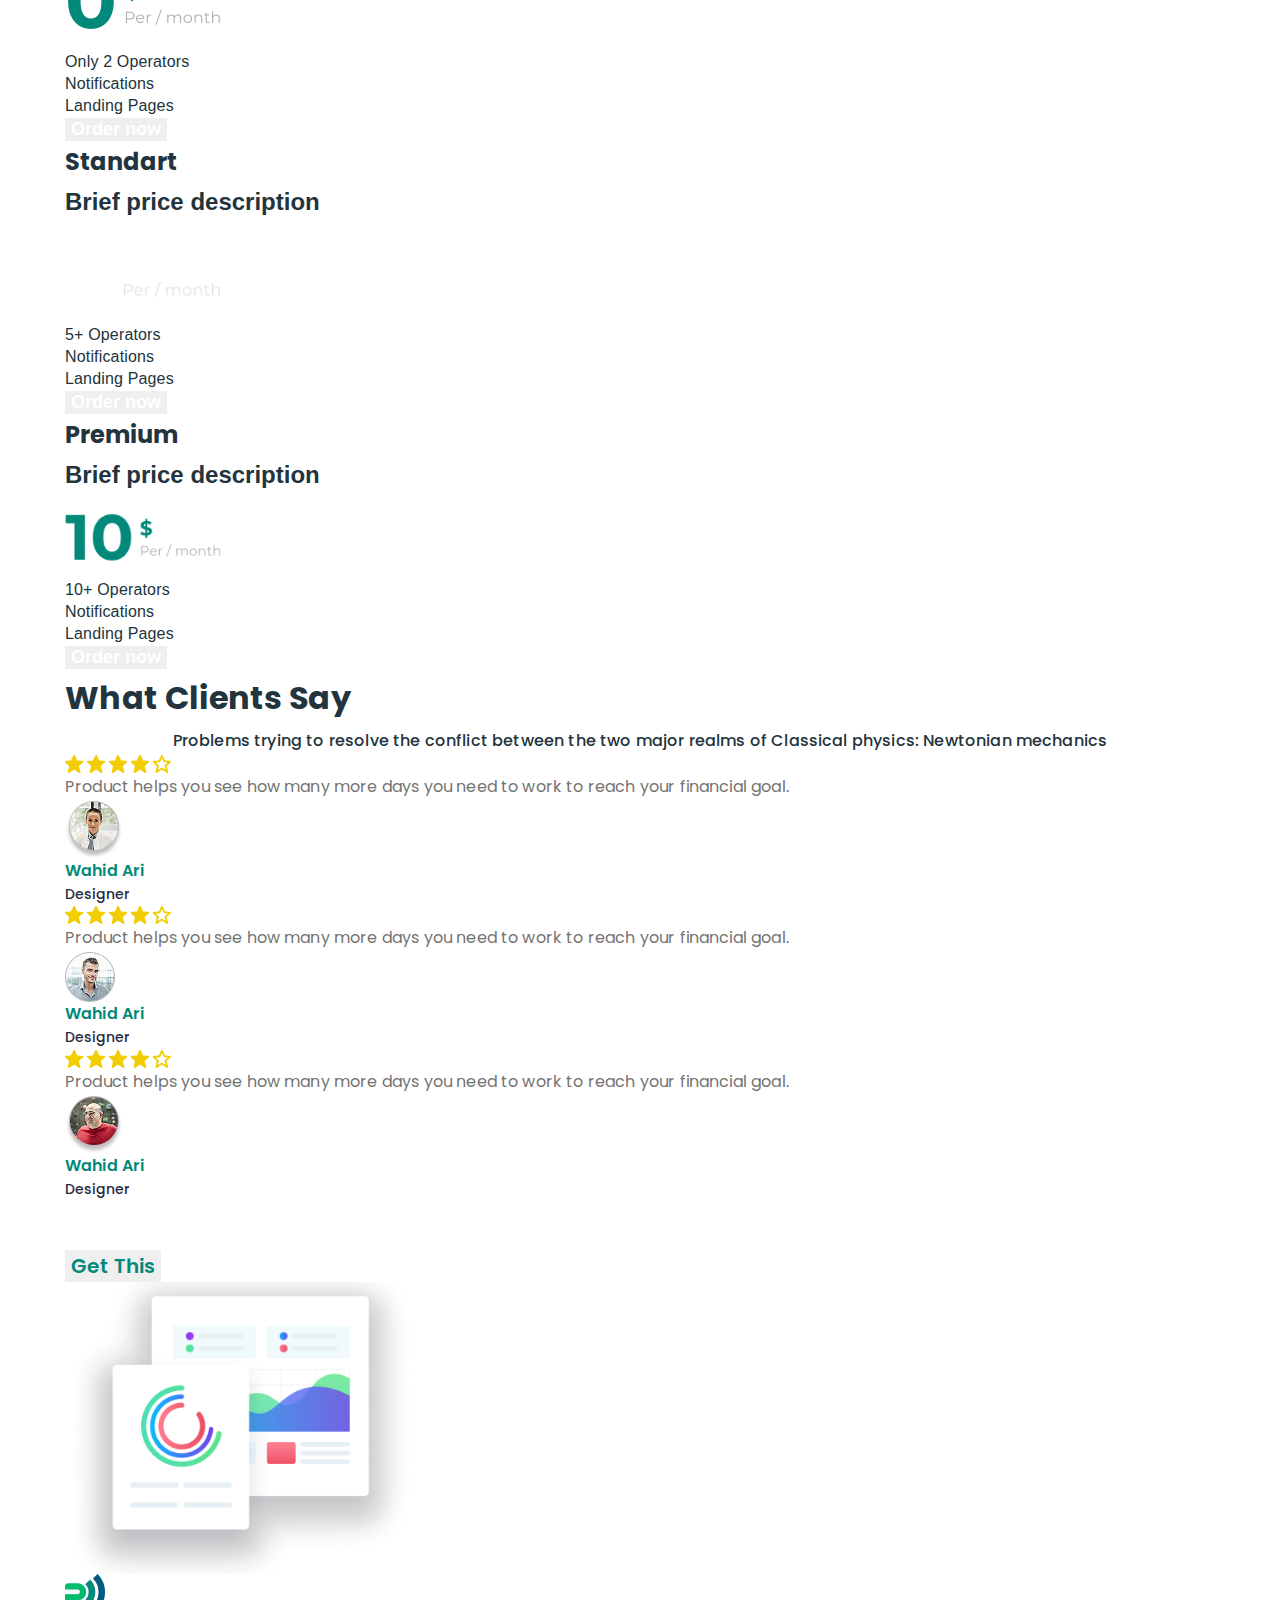
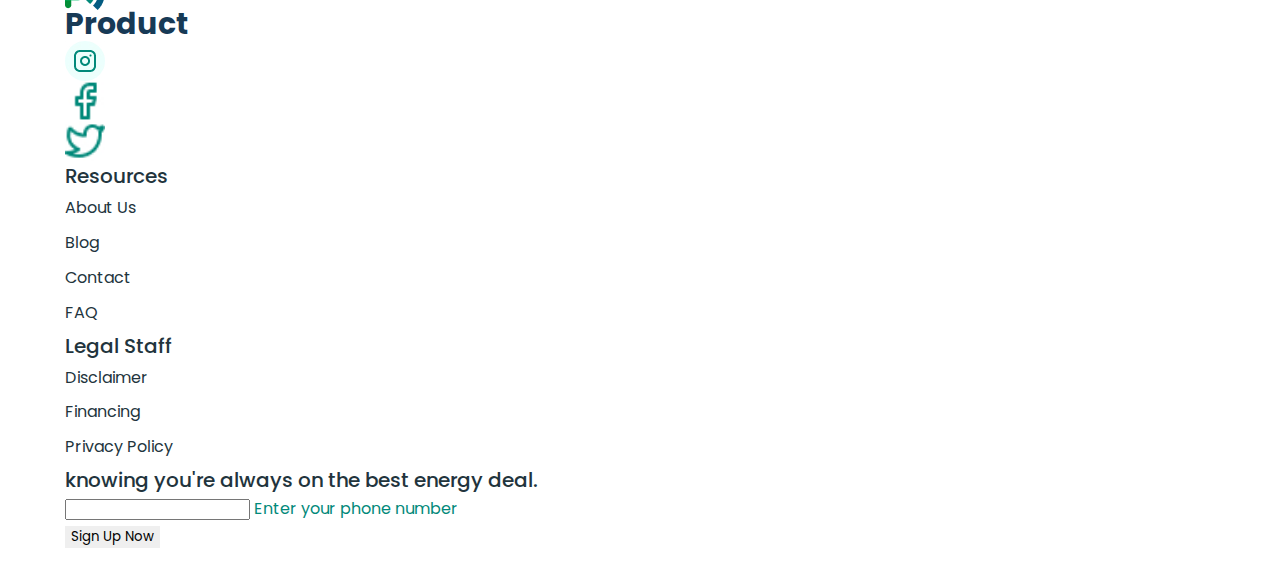
==== commit 941fe2e5: "add index html and styles css files" ====
--- a/index.html
+++ b/index.html
@@ -207,7 +207,7 @@
                 personality of the person.
               </p>
               <ul class="list-management">
-                <li class="item-management">
+                <li class="item-management-icon">
                   <img
                     src="./images/orange-icon.jpg"
                     alt="Orange Icon"
@@ -218,9 +218,9 @@
                     Never worry about overpaying for your energy again.
                   </p>
                 </li>
-                <li class="item-management">
+                <li class="item-management-icon">
                   <img
-                    src="./images/red-icon.jpg"
+                    src="./images/blue-icon.jpg"
                     alt="Red Icon"
                     height="35"
                     width="35"
@@ -230,9 +230,9 @@
                     and will treat you right
                   </p>
                 </li>
-                <li class="item-management">
+                <li class="item-management-icon">
                   <img
-                    src="./images/blue-icon.jpg"
+                    src="./images/red-icon.jpg"
                     alt="Blue Icon"
                     height="35"
                     width="35"
@@ -246,6 +246,7 @@
             </div>
             <div class="container-folders">
               <div class="container-laptop2">
+                <ul class="list-item-manegement">
             <li class="item-management">
               <p class="page-managment">Optimisation for</p>
               <h3 class="title-management-three">Collaborative</h3>
@@ -272,6 +273,7 @@
               </ul>
             </li>
           </ul>
+          </ul>
         </div>
           <div class="container-img2">
                   <img
@@ -286,11 +288,14 @@
       <!---------------------------4 секція------------------------------------->
       <section>
         <div class="container">
+          <div class="container-team">
+            <div class="container-title">
           <h2 class="title-team">Quick & Easy Process</h2>
           <p class="page-team">
             Do you require some help for your project: Conception workshop,
             prototyping, marketing strategy, landing page, Ux/UI?
           </p>
+          </div>
           <ul class="list-team">
             <li class="item-team">
               <img
@@ -330,6 +335,7 @@
             </li>
           </ul>
           <button class="team-bt" type="button">Contact our expert</button>
+          </div>
         </div>
       </section>
       <!---------------------------------5 секція----------------------------------->
--- a/css/styles.css
+++ b/css/styles.css
@@ -182,8 +182,6 @@
     width: 178px;
     height: 53px;
     background: #02897a;
-
-
 }
 
 .logo-img {
@@ -207,9 +205,6 @@
     fill: #02897a;
     margin-left: 30px;
 }
-
-border-radius: 2px;
-fill: #02897a;
 
 /*---------------2 section--------------*/
 
@@ -292,24 +287,54 @@
     display: flex;
 }
 
-
-.container-laptop1 {}
+.container-img2 {
+    display: flex;
+}
+
+
+.container-laptop1 {
+    display: block;
+    margin: 41px 35.23px 40px 84px;
+    width: 450px;
+    height: 419px;
+
+}
+
+.container-laptop2 {
+    margin: 41px 84px 45px;
+    width: 486px;
+    height: 418px;
+}
 
 .container-support {
     display: flex;
-}
-
-.container-folders {}
-
-.list-management {}
-
-.item-management {}
+    width: 1110px;
+    height: 499px;
+}
+
+.container-folders {
+    display: flex;
+    padding: 100px 0 150px;
+}
+
+.list-management {
+    display: block;
+    padding-top: 30px;
+}
+
+.item-management-icon {
+    display: flex;
+    align-items: center;
+    gap: 30.06px;
+    margin-bottom: 25px;
+}
 
 .page-managment {
     font-weight: 400;
     font-size: 16px;
     line-height: 1.6;
     color: #22343d;
+    margin-bottom: 8px;
 }
 
 .title-management {
@@ -322,6 +347,7 @@
     font-weight: 700;
     font-size: 32px;
     color: #22343d;
+    margin-bottom: 25px;
 }
 
 .title-management-four {
@@ -333,12 +359,25 @@
 
 /*------------------4 section-------------------*/
 
+.container-team {
+    display: block;
+    width: 916px;
+    height: 489px;
+}
+
+.container-title {
+    width: 542px;
+    height: 125px;
+    text-align: center;
+    display: block;
+}
 
 .title-team {
     font-weight: 700;
     font-size: 32px;
     text-align: center;
     color: #22343d;
+    margin-bottom: 25px;
 }
 
 .page-team {
@@ -347,6 +386,7 @@
     line-height: 1.6;
     text-align: center;
     color: #22343d;
+    margin-bottom: 64px;
 }
 
 .list-team {}
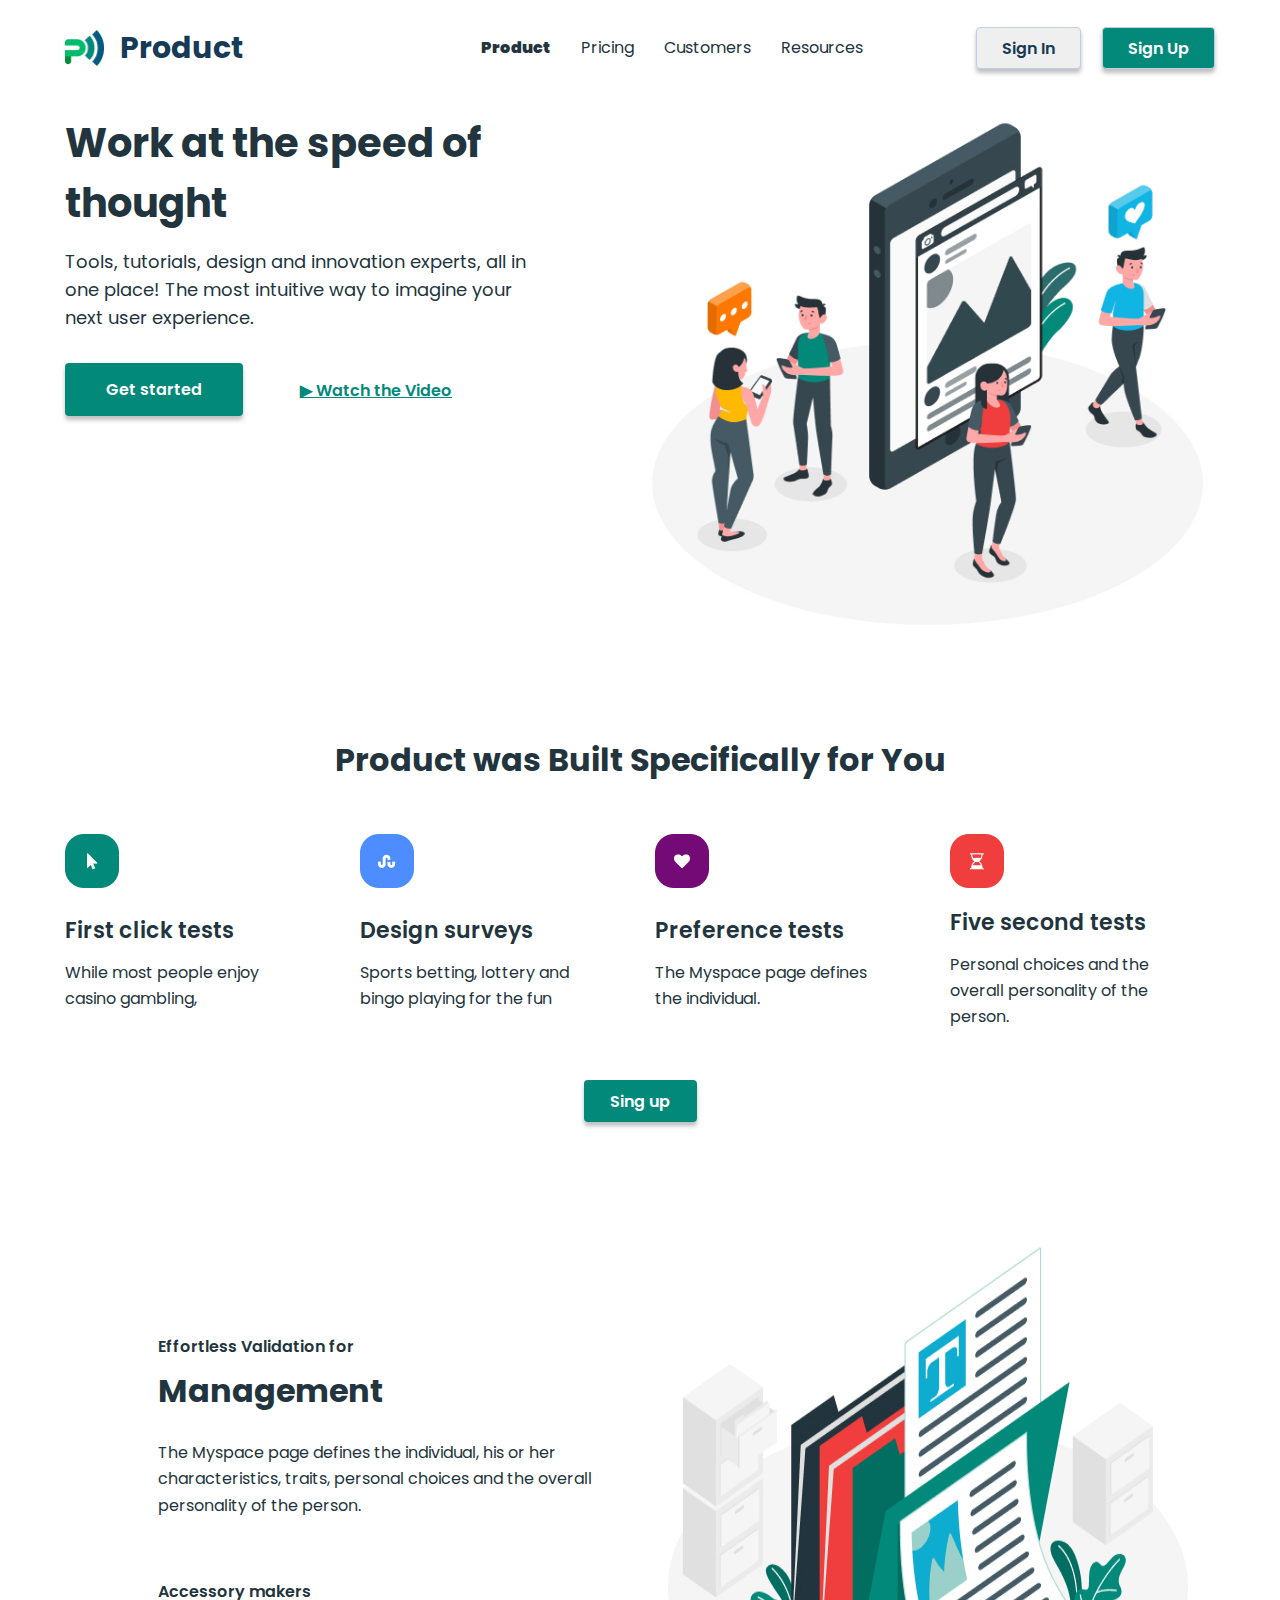
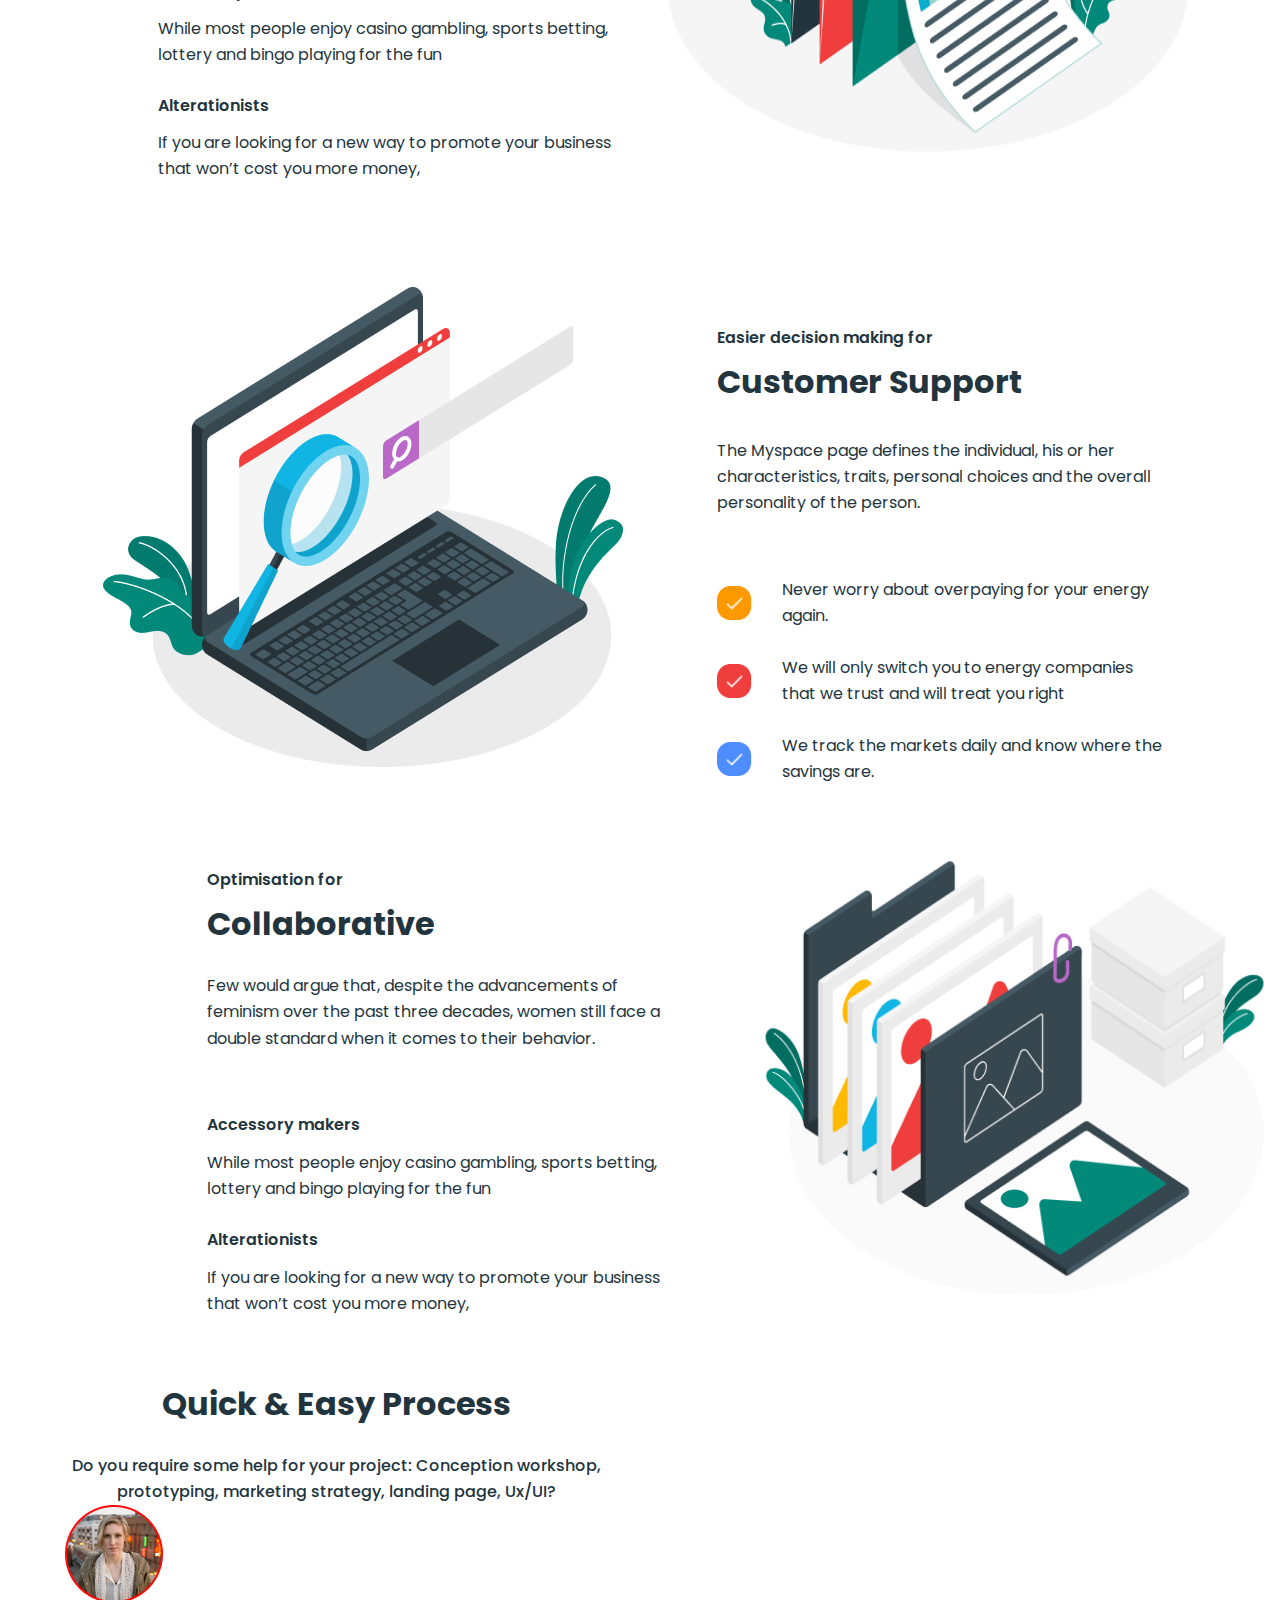
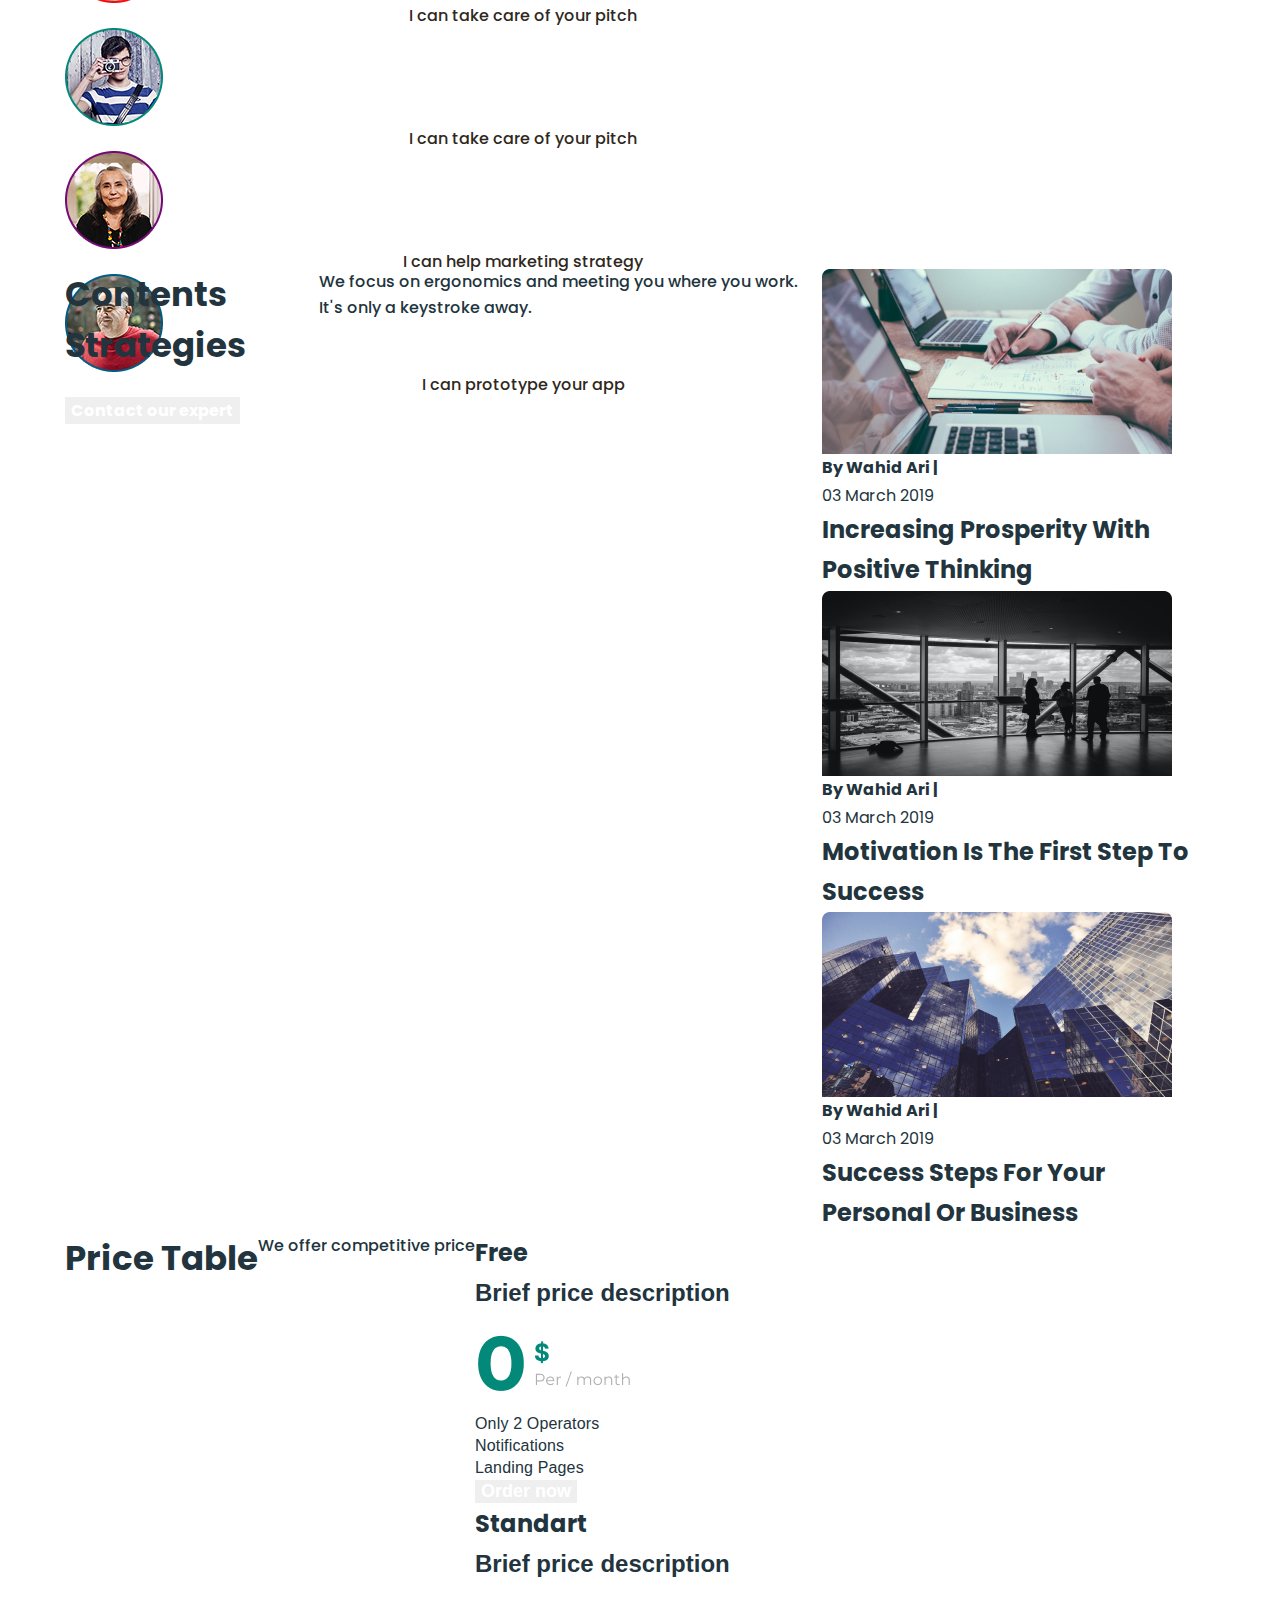
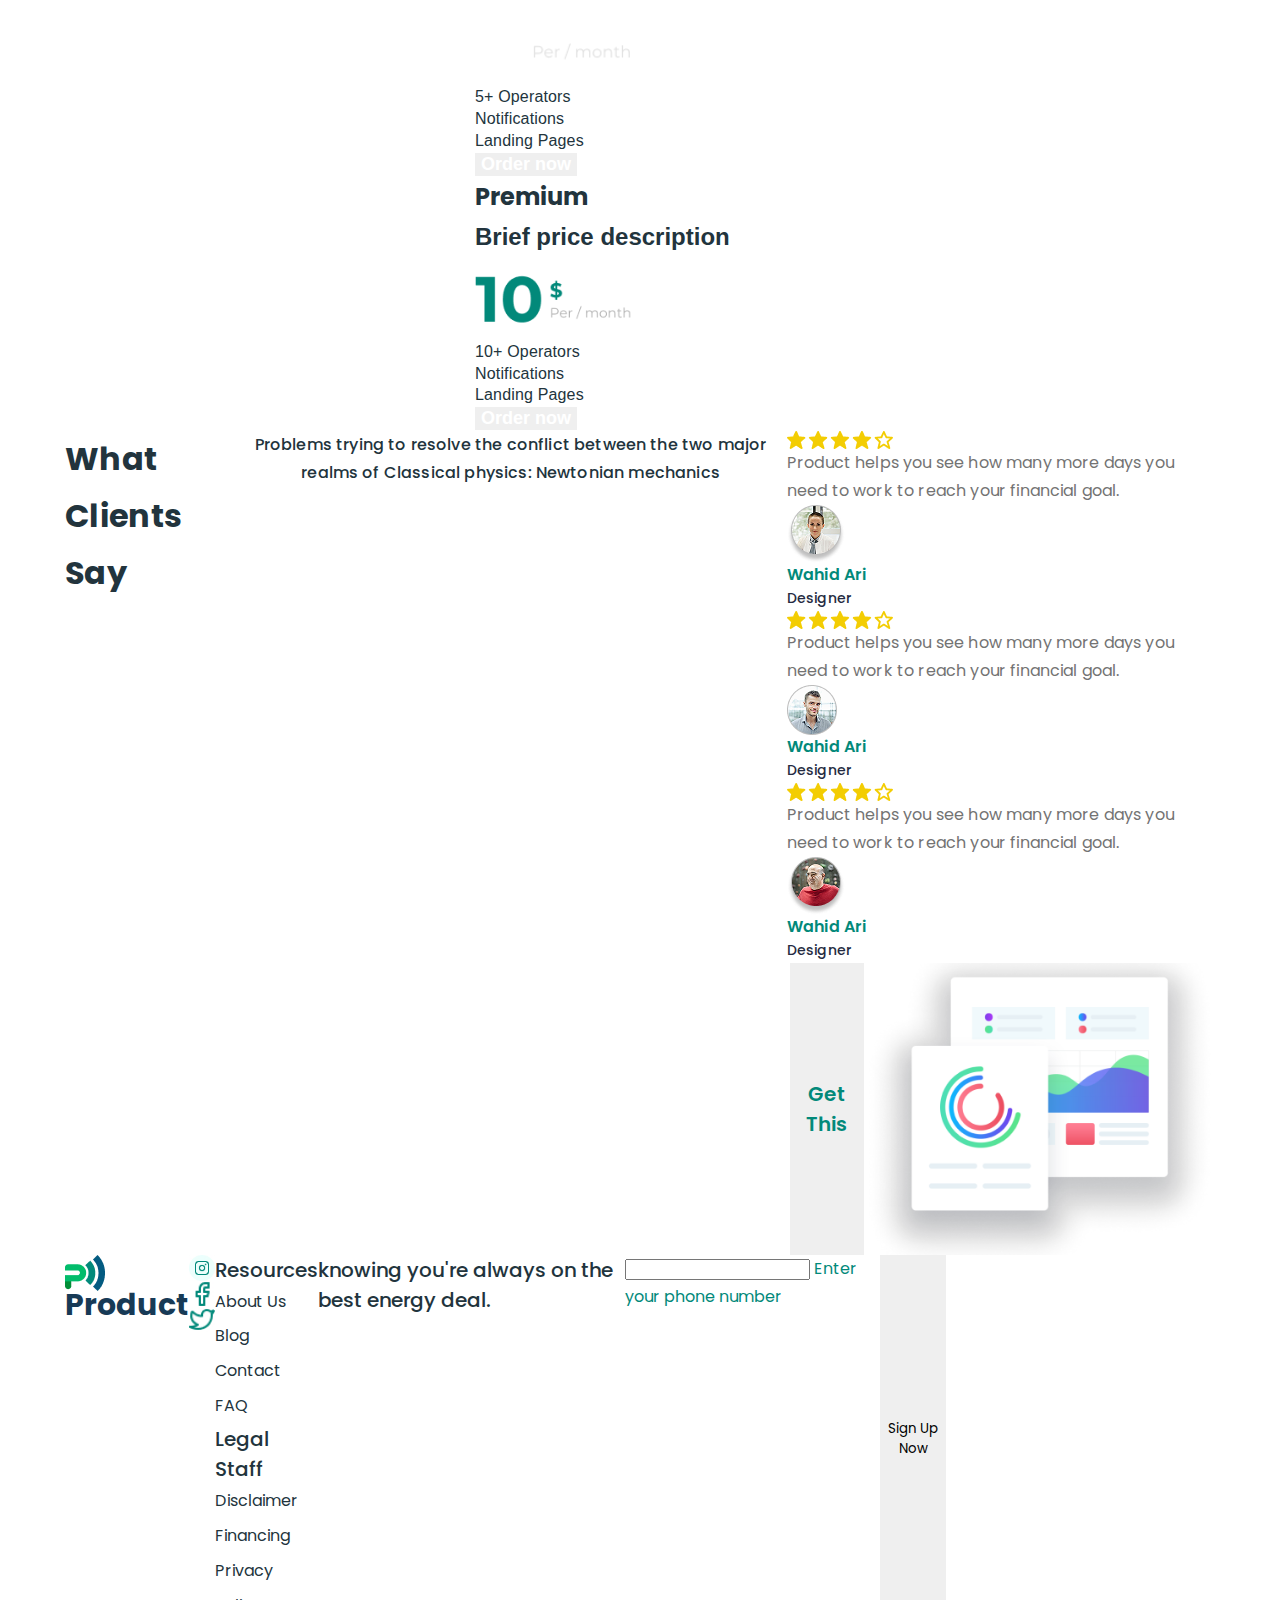
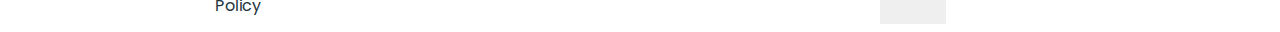
==== commit 52715a9d: "add homework" ====
--- a/index.html
+++ b/index.html
@@ -24,7 +24,7 @@
     <header class="page-header">
       <div class="container header-container">
         <nav class="header-nav">
-          <a class="logo header-logo" href="./index.html">
+          <a class="logo" href="./index.html">
             <img
               src="./images/logo.jpg"
               alt="Brend Logo"
@@ -34,7 +34,7 @@
           >
           <ul class="nav-list">
             <li class="nav-item">
-              <a class="nav-link" href="./index.html"
+              <a class="nav-link active" href="./index.html"
                 ><b class="">Product</b></a
               >
             </li>
@@ -61,25 +61,22 @@
     </header>
     <main>
       <!------------------1 секція---------------------->
-      <section>
-        <div class="container container-start">
+      <section class="hero">
+        <div class="container">
           <div class="container-work">
             <h1 class="title">Work at the speed of thought</h1>
             <p class="page-title">
               Tools, tutorials, design and innovation experts, all in one place!
               The most intuitive way to imagine your next user experience.
             </p>
-            <div class="container-btn">
-            <button class="started-bt" type="button">Get started</button>
-            <a class="link-video" href=""
-              ><img class="img-link"
-                src="./images/Triangle Copy 6.jpg"
-                alt="triangle"
-                width="20"
-                height="18"
-              />Watch the video</a
-            >
-            </div>
+           <ul class="hero-list-btn">
+                        <li class="hero-list-item">
+                          <button type="button" class="hero-list-btn-get">Get started</button>
+                        </li>
+                        <li class="hero-list-item">
+                          <button type="button" class="hero-list-btn-watch">▶ Watch the Video</button>
+                        </li>
+                    </ul>
           </div>
           <div class="logo-img">
             <img
@@ -87,12 +84,13 @@
               alt="People logo"
               width="610"
               height="555"
+              class="hero-imegs"
             />
           </div>
         </div>
       </section>
       <!--------------------2 секція---------------------->
-      <section>
+      <section class="product">
         <div class="container container-product">
           <h2 class="title-product">Product was Built Specifically for You</h2>
           <ul class="list-product">
@@ -145,39 +143,36 @@
               </p>
             </li>
           </ul>
-          <button class="bt-up" type="button">SIGN UP NOW</button>
+          <button class="bt-up" type="button">Sing up</button>
         </div>
       </section>
       <!------------------------3 секція---------------------------->
-      <section>
+      <section class="management">
         <div class="container">
           <div class="container-laptop">
-          <div class="container-managment">
-          <ul class="list-management">
-            <li class="item-management">
-              <h2 class="title-management">Effortless Validation for</h2>
-              <h3 class="title-management-three">Management</h3>
-              <p class="page-managment">
+          <div class="container-management">
+              <h3 class="title-management">Effortless Validation for</h3>
+              <h2 class="title-management-two">Management</h2>
+              <p class="page-managment top-item">
                 The Myspace page defines the individual, his or her
                 characteristics, traits, personal choices and the overall
                 personality of the person.
               </p>
               <ul class="list-management">
                 <li class="item-management">
-                  <h4 class="title-management-four">Accessory makers</h4>
+                  <h3 class="title-management-three">Accessory makers</h3>
                   <p class="page-managment">
                     While most people enjoy casino gambling, sports betting,
                     lottery and bingo playing for the fun
                   </p>
                 </li>
                 <li class="item-management">
-                  <h4 class="title-management-four">Alterationists</h4>
+                  <h3 class="title-management-three">Alterationists</h3>
                   <p class="page-managment">
                     If you are looking for a new way to promote your business
                     that won’t cost you more money,
                   </p>
                   </li>
-            </li>
             </ul>
             </div>
             <div class="container-img">
@@ -189,19 +184,21 @@
                   />
                   </div>
                   </div>
-                <div class="container-support">
-              <div class="container-img1">
+                  </section>
+                  <!--------------------section 4 ------------------->
+                  <section class="customer-support">
+                <div class="container container-support">
               <img
                 src="./images/support-img.jpg"
                 alt="Laptop"
                 width="540"
                 height="500"
-              />
-                  </div>
+                class="support-images"
+              />
                   <div class="container-laptop1">
-              <p class="page-managment">Easier decision making for</p>
-              <h3 class="title-management-three">Customer Support</h3>
-              <p>
+              <h3 class="title-management3">Easier decision making for</h3>
+              <h2 class="title-management2">Customer Support</h2>
+              <p class="page-managment-support">
                 The Myspace page defines the individual, his or her
                 characteristics, traits, personal choices and the overall
                 personality of the person.
@@ -213,8 +210,9 @@
                     alt="Orange Icon"
                     height="35"
                     width="35"
+                    class="support-icon"
                   />
-                  <p class="page-managment">
+                  <p class="page-managment-support1">
                     Never worry about overpaying for your energy again.
                   </p>
                 </li>
@@ -224,8 +222,9 @@
                     alt="Red Icon"
                     height="35"
                     width="35"
+                    class="support-icon"
                   />
-                  <p class="page-managment">
+                  <p class="page-managment-support1">
                     We will only switch you to energy companies that we trust
                     and will treat you right
                   </p>
@@ -236,44 +235,43 @@
                     alt="Blue Icon"
                     height="35"
                     width="35"
+                    class="support-icon"
                   />
-                  <p class="page-managment">
+                  <p class="page-managment-support1">
                     We track the markets daily and know where the savings are.
                   </p>
                 </li>
               </ul>
             </div>
             </div>
-            <div class="container-folders">
+            </section>
+            <!------------sektion 5--------------------->
+            <section class="colaborative">
+            <div class="container container-folders">
               <div class="container-laptop2">
-                <ul class="list-item-manegement">
-            <li class="item-management">
-              <p class="page-managment">Optimisation for</p>
-              <h3 class="title-management-three">Collaborative</h3>
-              <p class="page-managment">
+              <h3 class="title-colaborative">Optimisation for</h3>
+              <h2 class="title-colaborative2">Collaborative</h2>
+              <p class="colaborative-page">
                 Few would argue that, despite the advancements of feminism over
                 the past three decades, women still face a double standard when
                 it comes to their behavior.
               </p>
               <ul class="list-management">
                 <li class="item-management">
-                  <h4 class="title-management-four">Accessory makers</h4>
-                  <p class="page-managment">
+                  <h3 class="title-management-colaborative">Accessory makers</h3>
+                  <p class="page-managment-colaborative">
                     While most people enjoy casino gambling, sports betting,
                     lottery and bingo playing for the fun
                   </p>
                 </li>
                 <li class="item-management">
-                  <h4 class="title-management-four">Alterationists</h4>
-                  <p class="page-managment">
+                  <h3 class="title-management-colaborative">Alterationists</h3>
+                  <p class="page-managment-colaborative">
                     If you are looking for a new way to promote your business
                     that won’t cost you more money,
                   </p>
                   </li>
-              </ul>
-            </li>
-          </ul>
-          </ul>
+                </ul>
         </div>
           <div class="container-img2">
                   <img
@@ -281,11 +279,13 @@
                     alt="Folders"
                     width="540"
                     height="500"
+                    class="coloborative-img"
                   />
                   </div>
         </div>
-      </section>
-      <!---------------------------4 секція------------------------------------->
+        </section>
+      
+      <!---------------------------6 секція------------------------------------->
       <section>
         <div class="container">
           <div class="container-team">
@@ -338,7 +338,7 @@
           </div>
         </div>
       </section>
-      <!---------------------------------5 секція----------------------------------->
+      <!---------------------------------7 секція----------------------------------->
       <section>
         <div class="container">
           <h2 class="titel-content">Contents Strategies</h2>
@@ -401,7 +401,7 @@
           </ul>
         </div>
       </section>
-      <!--------------------------------6 секція-------------------------------->
+      <!--------------------------------8 секція-------------------------------->
       <section>
         <div class="container">
           <h2 class="title-price">Price Table</h2>
@@ -482,7 +482,7 @@
           </ul>
         </div>
       </section>
-      <!------------------------------7 секція----------------------------->
+      <!------------------------------9 секція----------------------------->
       <section>
         <div class="container">
           <h2 class="title-client">What Clients Say</h2>
--- a/css/styles.css
+++ b/css/styles.css
@@ -39,7 +39,7 @@
 }
 
 .container {
-    max-width: 1150px;
+    width: 1150px;
     padding: 0 20px;
     margin: 0 auto;
 }
@@ -59,8 +59,6 @@
 
 /*----------------header---------------*/
 
-.page-header {}
-
 .header-container {
     display: flex;
     align-items: center;
@@ -72,22 +70,18 @@
 }
 
 .logo {
+    display: flex;
+    gap: 16px;
+    margin-right: 237px;
+    align-items: center;
     font-weight: 700;
     font-size: 30px;
-    line-height: 0.93333;
+    line-height: 0.93;
     color: #173a56;
 }
 
-.header-logo {
-    padding: 22px 0;
-    margin-right: 237px;
-    display: flex;
-    gap: 16px;
-}
-
 .nav-list {
     display: flex;
-    align-items: center;
     gap: 30px;
 }
 
@@ -100,7 +94,9 @@
     display: block;
 }
 
-.list-bt {}
+.active {
+    font-weight: 600;
+}
 
 .list-bt-item {
     font-weight: 600;
@@ -115,42 +111,36 @@
 }
 
 .sign-up {
+    border-radius: 4px;
     width: 113px;
     height: 42px;
+    background: #02897a;
+    box-shadow: 0 4px 4px 0 rgba(0, 0, 0, 0.25);
     font-weight: 600;
     font-size: 16px;
     color: #fff;
-    border-radius: 4px;
-    background: #02897a;
 }
 
 .header-bt {
-    display: flex;
-    align-items: center;
-    padding: 19px 0;
+    margin-left: auto;
+    display: flex;
     gap: 21px;
-    margin-left: 73px;
-
-}
-
-.list-bt {}
+    align-items: center;
+}
 
 /*-----------1 sektion--------------*/
 
-.container-start {
-    display: flex;
-    padding: 25px 0;
+.container {
+    display: flex;
+}
+
+.hero {
+    margin-top: 25px;
 }
 
 .container-work {
-    display: block;
-
-    margin-left: 35px;
-
-    width: 465px;
-    height: 331px;
-    padding: 112px 0;
-    margin-right: 35px;
+    flex: 1;
+    max-width: 50%;
 }
 
 
@@ -159,57 +149,71 @@
     font-size: 40px;
     line-height: 1.5;
     color: #22343d;
-    margin-bottom: 18px;
+    margin-bottom: 15px;
+    display: flex;
 }
 
 .page-title {
     font-weight: 400;
     font-size: 18px;
-    line-height: 1.6;
-    color: #22343d;
-    margin-bottom: 45px;
-}
-
-.container-btn {
-    display: flex;
-}
-
-.started-bt {
-    font-weight: 700;
-    font-size: 16px;
-    color: #fff;
+    width: 465px;
+    height: 95px;
+    margin-bottom: 20px;
+    line-height: 1.56;
+    color: #22343d;
+}
+
+.hero-list-btn {
+    margin-left: auto;
+    display: flex;
+    gap: 21px;
+    align-items: center;
+}
+
+.hero-list-btn-get {
     border-radius: 4px;
     width: 178px;
     height: 53px;
     background: #02897a;
-}
-
-.logo-img {
-    display: flex;
-    justify-content: flex-end;
-}
-
-.link-video {
-    font-weight: 600;
-    font-size: 16px;
+    font-weight: 600;
+    font-size: 16px;
+    color: #fff;
+    box-shadow: 0 4px 4px 0 rgba(0, 0, 0, 0.25);
+    text-decoration: none;
+    margin-right: 30px;
+}
+
+.hero-list-btn-watch {
+    font-weight: 600;
+    font-size: 16px;
+    width: 164px;
+    height: 23px;
     text-decoration: underline;
     text-decoration-skip-ink: none;
     color: #02897a;
-    display: flex;
-    align-items: center;
-
-}
-
-.img-link {
-    border-radius: 2px;
-    fill: #02897a;
-    margin-left: 30px;
-}
+    background: #fff;
+    align-items: center;
+}
+
+.logo-img {
+    flex: 1;
+    text-align: right;
+}
+
+.hero-imegs {
+    max-width: 100%;
+    height: auto;
+}
+
 
 /*---------------2 section--------------*/
 
 .container-product {
-    padding: 100px 0;
+    display: flex;
+    flex-direction: column;
+    align-items: center;
+    margin-top: 100px;
+    margin-bottom: 50px;
 }
 
 .title-product {
@@ -217,58 +221,61 @@
     font-size: 32px;
     text-align: center;
     color: #22343d;
-    margin: 0 auto;
 }
 
 .list-product {
-    padding: 50px 0;
-    display: flex;
-    width: 100%;
+    display: flex;
     gap: 30px;
+    margin-top: 50px;
 }
 
 .item-product {
-    display: block;
-    align-items: center;
-    width: calc((100% - 90px) / 4);
+    margin-right: 30px;
+    flex-basis: calc((100% - 90px) / 4);
 }
 
 .title-list {
     font-weight: 600;
     font-size: 22px;
     color: #22343d;
-    margin: 18.11px 0 0;
+    margin-top: 18px;
 }
 
 .page-product {
     font-weight: 400;
     font-size: 16px;
-    line-height: 1.6;
-    color: #22343d;
-    margin: 13px 0 0;
+    line-height: 1.63;
+    color: #22343d;
+    margin-top: 13px;
 }
 
 .bt-up {
-    font-weight: 700;
+    border-radius: 4px;
+    width: 113px;
+    height: 42px;
+    background: #02897a;
+    box-shadow: 0 4px 4px 0 rgba(0, 0, 0, 0.25);
+    font-weight: 600;
     font-size: 16px;
     color: #fff;
-    display: block;
-    width: 175px;
-    height: 53px;
-    background-color: #02897A;
-    margin: 0 auto;
-    padding: 15px 32px;
     margin-top: 50px;
 }
 
 /*----------------3 section-------------------*/
 
+.management {
+    width: 100vw;
+    margin: 50px;
+    margin-top: 100px;
+    margin-bottom: 100px;
+}
 
 .container-laptop {
     display: flex;
-}
-
-.container-managment {
+    justify-content: space-between;
+}
+
+.container-management {
     display: block;
     margin-left: 35px;
     width: 465px;
@@ -277,27 +284,46 @@
     margin-right: 35px;
 }
 
+.title-management {
+    font-weight: 600;
+    font-size: 16px;
+    color: #22343d;
+    margin-bottom: 8px;
+}
+
+.title-management-two {
+    font-weight: 700;
+    font-size: 32px;
+    color: #22343d;
+    margin-bottom: 25px;
+}
+
+.page-managment {
+    font-weight: 400;
+    font-size: 16px;
+    line-height: 1.63;
+    color: #22343d;
+    max-width: 486px;
+    margin-bottom: 25px;
+}
+
+.top-item {
+    margin-bottom: 30px;
+}
+
+.title-management-three {
+    font-weight: 600;
+    font-size: 16px;
+    color: #22343d;
+    margin-bottom: 12px;
+}
+
 .container-img {
     display: flex;
-
-    padding: 56px 0;
-}
-
-.container-img1 {
-    display: flex;
 }
 
 .container-img2 {
     display: flex;
-}
-
-
-.container-laptop1 {
-    display: block;
-    margin: 41px 35.23px 40px 84px;
-    width: 450px;
-    height: 419px;
-
 }
 
 .container-laptop2 {
@@ -312,52 +338,143 @@
     height: 499px;
 }
 
-.container-folders {
-    display: flex;
-    padding: 100px 0 150px;
-}
 
 .list-management {
     display: block;
     padding-top: 30px;
 }
 
+
+
+.title-management-four {
+    font-weight: 600;
+    font-size: 16px;
+    line-height: 1.6;
+    color: #22343d;
+}
+
+/*------------------4 section-------------------*/
+
+.customer-support {
+    align-items: center;
+    justify-content: center;
+    width: 100vw;
+    margin-top: 100px;
+    gap: 84px;
+}
+
+.container-support {
+    display: flex;
+    align-items: center;
+}
+
+.support-images {
+    max-width: 100%;
+    height: auto;
+    margin-right: 84px;
+}
+
+.container-laptop1 {
+    padding-top: 41px;
+    max-width: 450px;
+}
+
+.title-management3 {
+    font-weight: 600;
+    font-size: 16px;
+    color: #22343d;
+    padding-top: 41px;
+}
+
+.title-management2 {
+    font-weight: 700;
+    font-size: 32px;
+    color: #22343d;
+    margin-top: 8px;
+    margin-bottom: 32px;
+}
+
+.page-managment-support {
+    font-weight: 400;
+    font-size: 16px;
+    line-height: 1.63;
+    color: #22343d;
+    margin-bottom: 31px;
+}
+
 .item-management-icon {
     display: flex;
     align-items: center;
-    gap: 30.06px;
+    margin-bottom: 26px;
+}
+
+.support-icon {
+    align-items: center;
+    margin-right: 30px;
+}
+
+.page-managment-support1 {
+    font-weight: 400;
+    font-size: 16px;
+    line-height: 1.63;
+    color: #22343d;
+}
+
+/*---------------5 section-------------------*/
+
+.colaborative {
+    width: 100vw;
+    margin: 50px;
+}
+
+.container-folders {
+    display: flex;
+    justify-content: space-between;
+}
+
+.title-colaborative {
+    font-weight: 600;
+    font-size: 16px;
+    color: #22343d;
+    margin-bottom: 8px;
+}
+
+.title-colaborative2 {
+    font-weight: 700;
+    font-size: 32px;
+    color: #22343d;
     margin-bottom: 25px;
 }
 
-.page-managment {
-    font-weight: 400;
-    font-size: 16px;
-    line-height: 1.6;
-    color: #22343d;
-    margin-bottom: 8px;
-}
-
-.title-management {
-    font-weight: 600;
-    font-size: 16px;
-    color: #22343d;
-}
-
-.title-management-three {
-    font-weight: 700;
-    font-size: 32px;
-    color: #22343d;
+.colaborative-page {
+    font-weight: 400;
+    font-size: 16px;
+    line-height: 1.63;
+    color: #22343d;
+    max-width: 486px;
+    margin-bottom: 30px;
+}
+
+.title-management-colaborative {
+    font-weight: 600;
+    font-size: 16px;
+    line-height: 1.63;
+    color: #22343d;
+    margin-bottom: 12px;
+}
+
+.page-managment-colaborative {
+    font-weight: 400;
+    font-size: 16px;
+    line-height: 1.63;
+    color: #22343d;
+    max-width: 486px;
     margin-bottom: 25px;
 }
 
-.title-management-four {
-    font-weight: 600;
-    font-size: 16px;
-    line-height: 1.6;
-    color: #22343d;
-}
-
-/*------------------4 section-------------------*/
+
+
+
 
 .container-team {
     display: block;
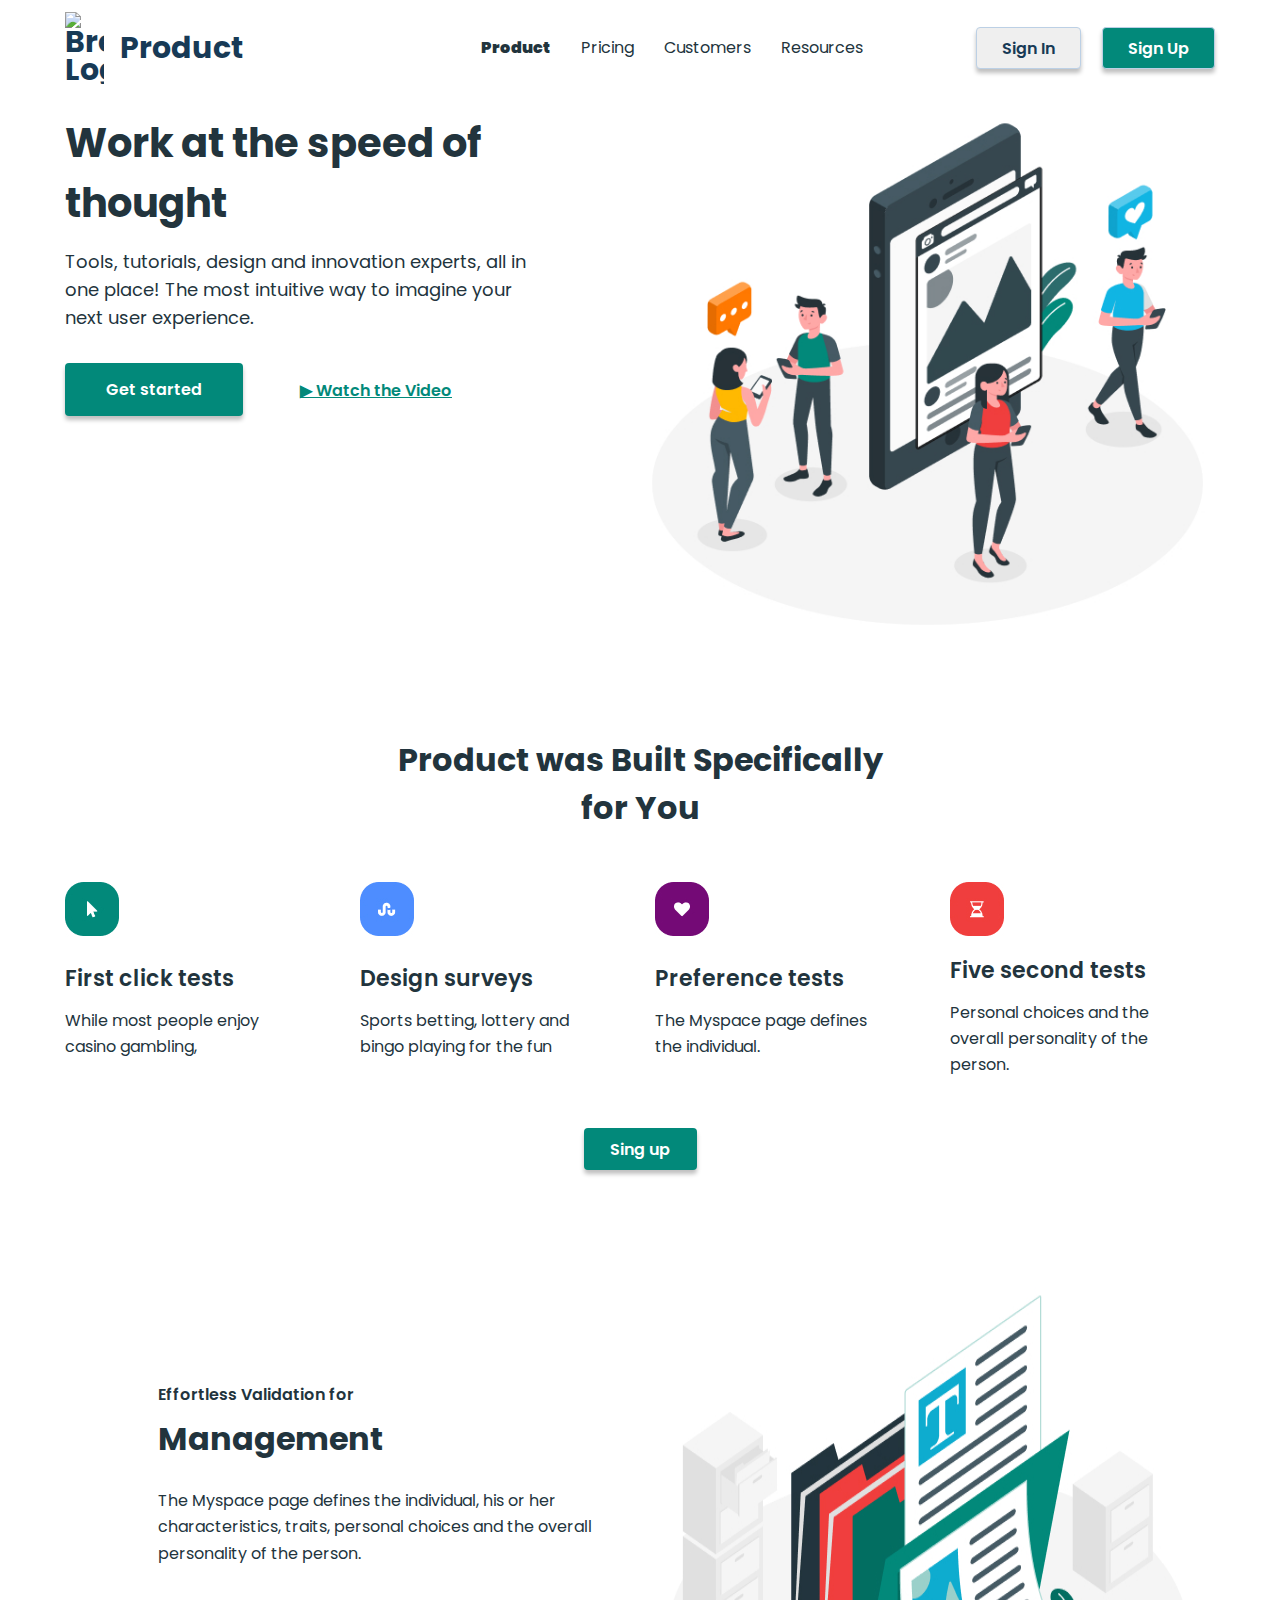
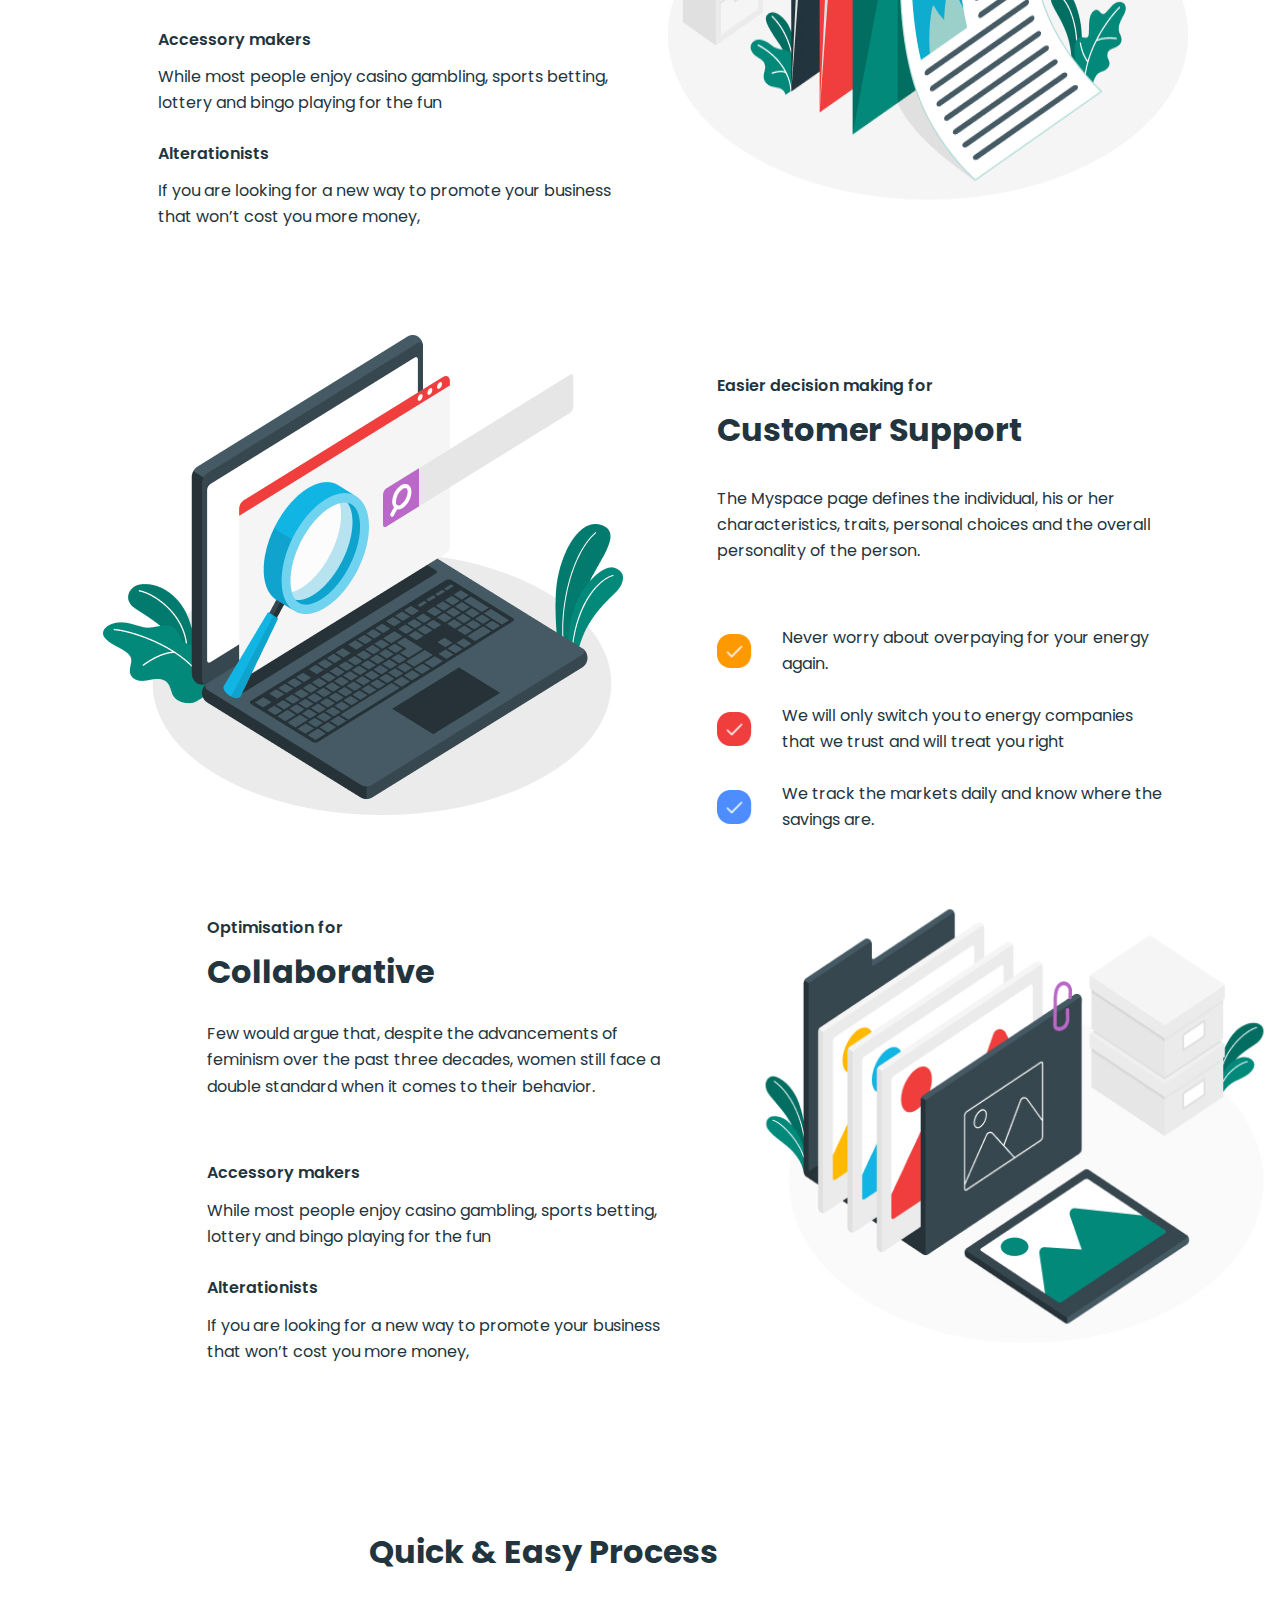
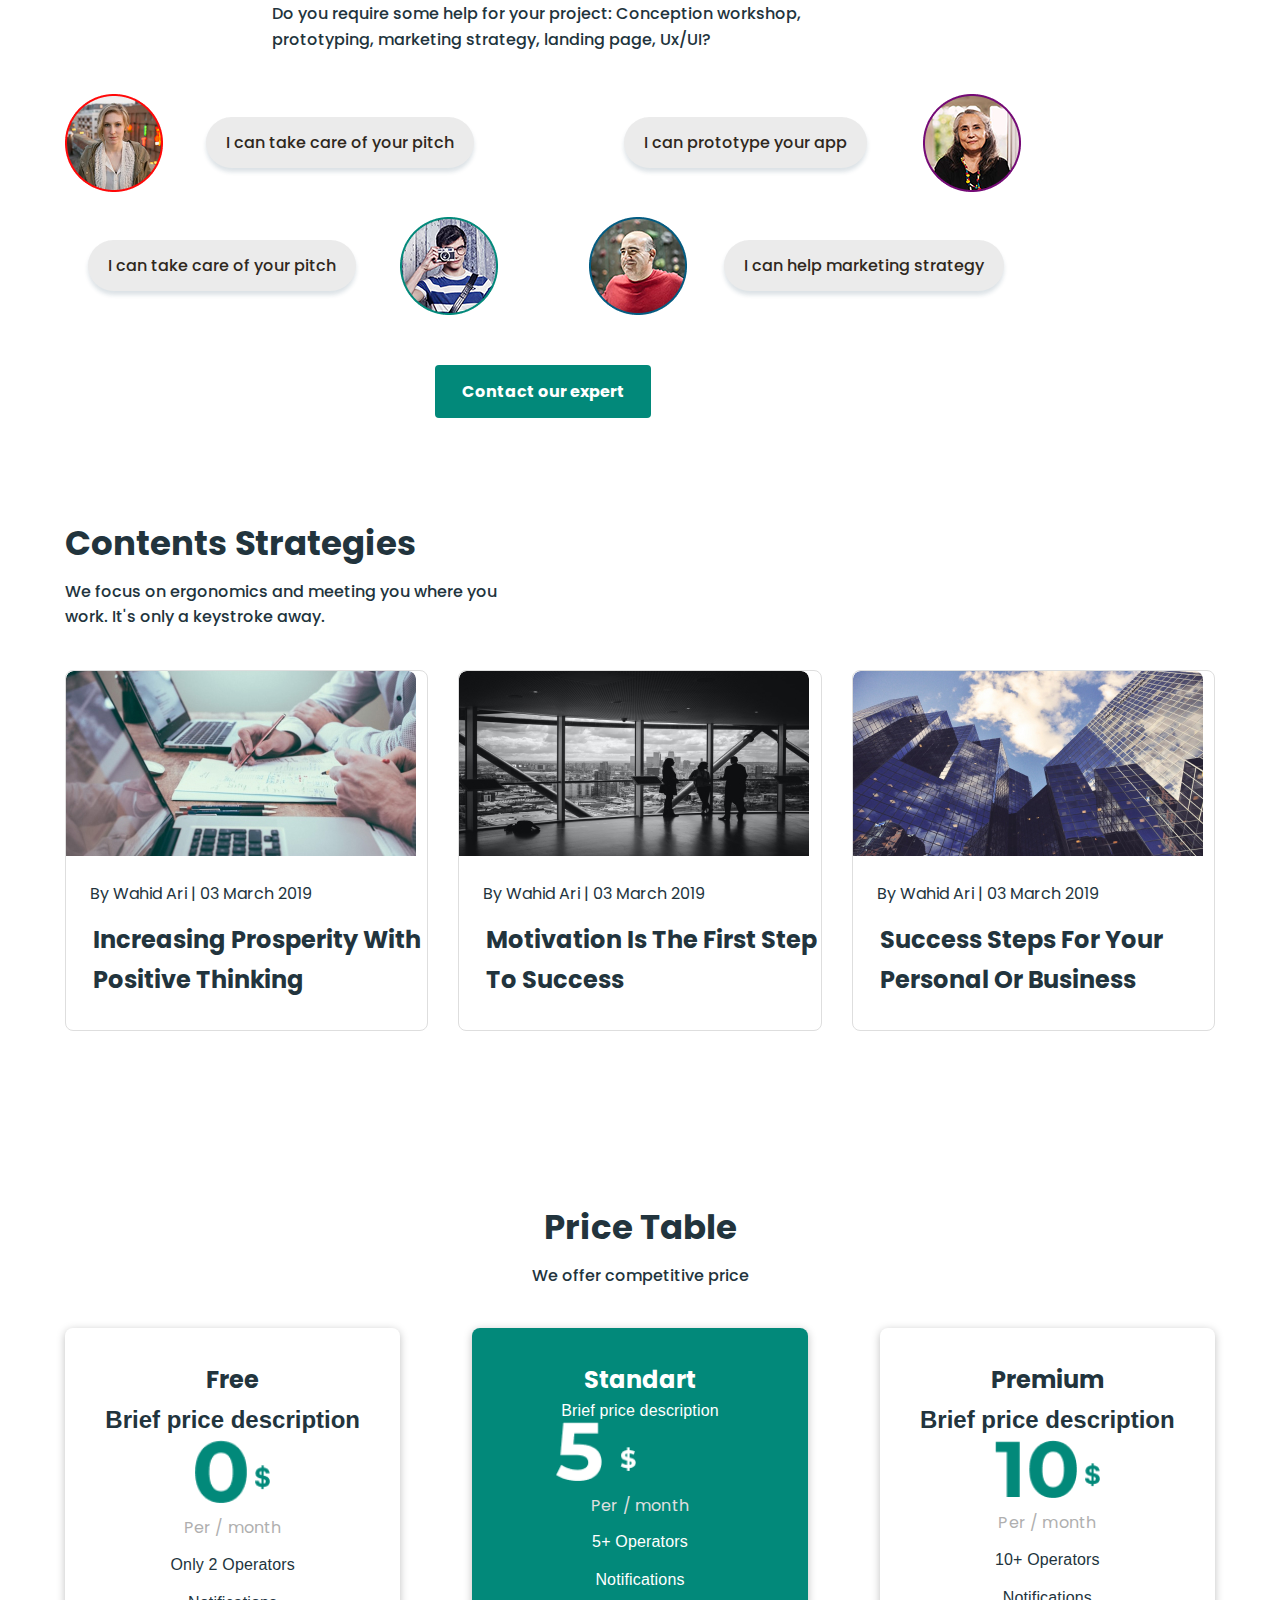
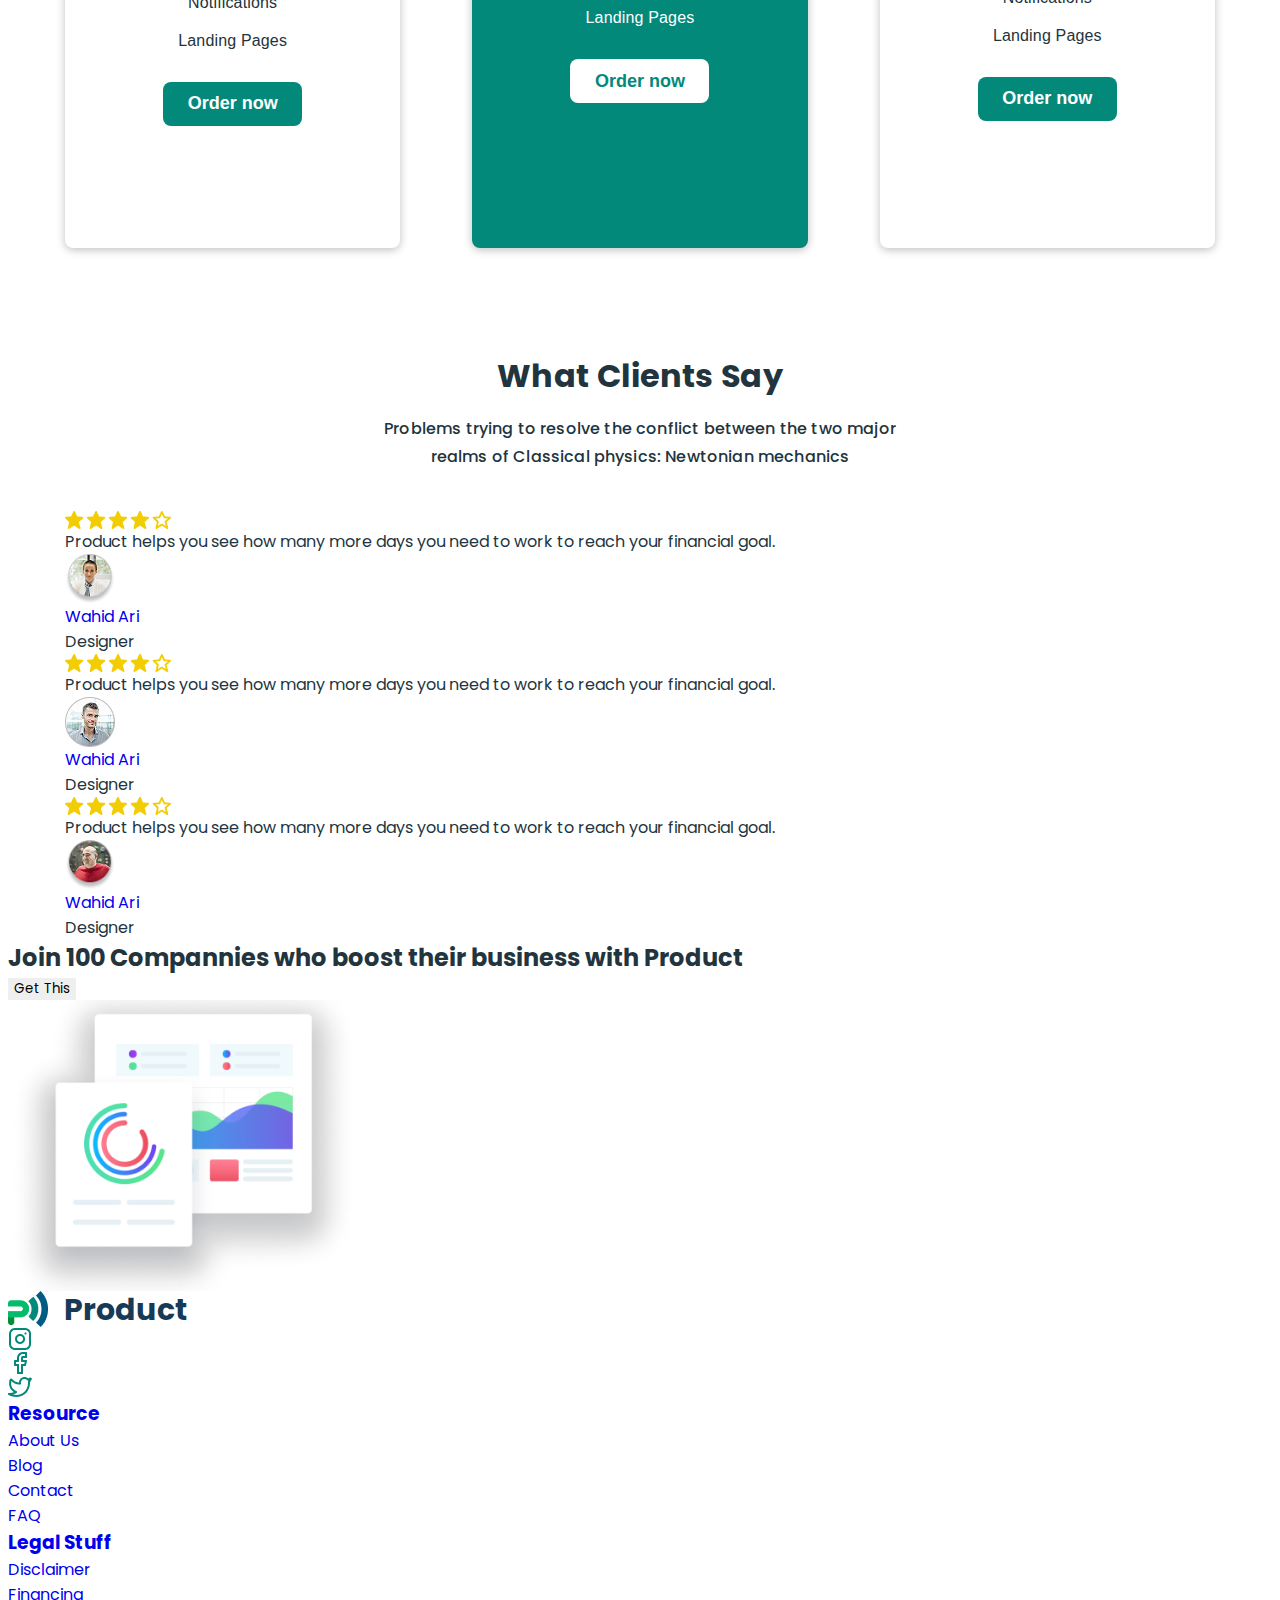
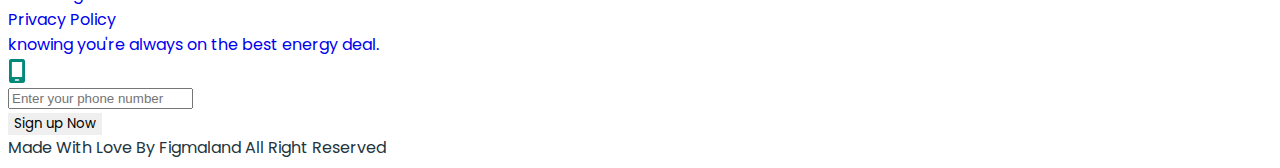
==== commit 1895a2f7: "add styles css and index html" ====
--- a/index.html
+++ b/index.html
@@ -92,7 +92,7 @@
       <!--------------------2 секція---------------------->
       <section class="product">
         <div class="container container-product">
-          <h2 class="title-product">Product was Built Specifically for You</h2>
+          <h2 class="title-product">Product was Built Specifically <br/> for You</h2>
           <ul class="list-product">
             <li class="item-product">
               <img
@@ -286,19 +286,18 @@
         </section>
       
       <!---------------------------6 секція------------------------------------->
-      <section>
+      <section class="team">
         <div class="container">
           <div class="container-team">
-            <div class="container-title">
           <h2 class="title-team">Quick & Easy Process</h2>
           <p class="page-team">
             Do you require some help for your project: Conception workshop,
             prototyping, marketing strategy, landing page, Ux/UI?
           </p>
-          </div>
           <ul class="list-team">
             <li class="item-team">
               <img
+              class="team-img"
                 src="./images/avatar1.png"
                 alt="Woman"
                 width="98"
@@ -307,31 +306,37 @@
               <p class="page-team-coments">I can take care of your pitch</p>
             </li>
             <li class="item-team">
-              <img
+              <p class="page-team-coments">I can prototype your app</p>
+              <img
+              class="team-img"
+                src="./images/avatar3.png"
+                alt="Woman"
+                width="98"
+                height="98"
+              />
+              
+              
+              
+            </li>
+            <li class="item-team">
+              <p class="page-team-coments">I can take care of your pitch</p>
+              <img
+              class="team-img"
                 src="./images/avatar2.png"
                 alt="Man"
                 width="98"
                 height="98"
               />
-              <p class="page-team-coments">I can take care of your pitch</p>
             </li>
             <li class="item-team">
               <img
-                src="./images/avatar3.png"
-                alt="Woman"
-                width="98"
-                height="98"
-              />
-              <p class="page-team-coments">I can help marketing strategy</p>
-            </li>
-            <li class="item-team">
-              <img
+              class="team-img"
                 src="./images/avatar4.png"
                 alt="Man"
                 width="98"
                 height="98"
               />
-              <p class="page-team-coments">I can prototype your app</p>
+              <p class="page-team-coments">I can help marketing strategy</p>
             </li>
           </ul>
           <button class="team-bt" type="button">Contact our expert</button>
@@ -339,8 +344,8 @@
         </div>
       </section>
       <!---------------------------------7 секція----------------------------------->
-      <section>
-        <div class="container">
+      <section class="content-section">
+        <div class="container container-content">
           <h2 class="titel-content">Contents Strategies</h2>
           <p class="page-content">
             We focus on ergonomics and meeting you where you work. It's only a
@@ -348,75 +353,63 @@
           </p>
           <ul class="list-content">
             <li class="item-content">
-              <div>
                 <img
                   src="./images/image1.jpg"
                   alt="Office table"
                   width="350"
                   height="185"
+                  class="img-content"
                 />
-                <p class="page-time">By Wahid Ari |</p>
-                <time class="datetime" datetime="2019-03-03"
-                  >03 March 2019</time
-                >
+                <p class="text-content">By Wahid Ari | 03 March 2019</p>
                 <h3 class="title-time">
                   Increasing Prosperity With Positive Thinking
                 </h3>
-              </div>
-            </li>
-            <li>
-              <div>
+            </li>
+            <li class="item-content">
                 <img
                   src="./images/image2.jpg"
                   alt="Office lobby"
                   width="350"
                   height="185"
+                  class="img-content"
                 />
-                <p class="page-time">By Wahid Ari |</p>
-                <time class="datetime" datetime="2019-03-03"
-                  >03 March 2019</time
-                >
+               <p class="text-content">By Wahid Ari | 03 March 2019</p>
                 <h3 class="title-time">
                   Motivation Is The First Step To Success
                 </h3>
-              </div>
-            </li>
-            <li>
-              <div>
+            </li>
+            <li class="item-content">
                 <img
                   src="./images/image3.jpg"
                   alt="Office building"
                   width="350"
                   height="185"
+                  class="img-content"
                 />
-                <p class="page-time">By Wahid Ari |</p>
-                <time class="datetime" datetime="2019-03-03"
-                  >03 March 2019</time
-                >
+               <p class="text-content">By Wahid Ari | 03 March 2019</p>
                 <h3 class="title-time">
                   Success Steps For Your Personal Or Business
                 </h3>
-              </div>
             </li>
           </ul>
         </div>
       </section>
       <!--------------------------------8 секція-------------------------------->
-      <section>
-        <div class="container">
+      <section class="price-section">
+        <div class="container price-container">
           <h2 class="title-price">Price Table</h2>
           <p class="page-price">We offer competitive price</p>
           <ul class="list-price">
             <li class="item-price">
-              <div>
                 <h3 class="title-price-free">Free</h3>
                 <p class="page-price-free">Brief price description</p>
-                <img
-                  src="./images/price.png"
-                  alt="0 USD PM"
-                  width="157"
-                  height="100"
-                />
+                <div class="price-div">
+                <img class="pricing-img" src="./images/0.png" alt="number 0" width="52" height="100">
+                <div class="price-div-one">
+                  <img class="pricing-img-dollar" src="./images/$.png" alt="logo green dollars" width="16" height="29">
+                </div>
+                </div>
+                  <p class="text-price">Per / month</p>
                 <ul class="list-price-free">
                   <li class="item-price-free">
                     <p class="page-price-table">Only 2 Operators</p>
@@ -429,21 +422,49 @@
                   </li>
                 </ul>
                 <button class="price-bt" type="button">Order now</button>
-              </div>
+            </li>
+            <li class="item-price item-price-center">
+                <h3 class="title-price-free title-price-free-center">Standart</h3>
+                <p class="page-price-free page-center">Brief price description</p>
+                <div class="price-div-center">
+                <img
+                  src="./images/5.png"
+                  alt="5 USD PM"
+                  width="46"
+                  height="100"
+                  class="pricing-img-dollar-center5"
+                />
+                <div class="price-div-center-img">
+                  <img class="pricing-img-dollar-center" src="./images/$-1.png" alt="logo white dollars" width="16" height="29">
+                </div>
+                </div>
+                <p class="text-price-center">Per / month</p>
+                <ul class="list-price-free">
+                  <li class="item-price-free">
+                    <p class="page-price-table text-center">5+ Operators</p>
+                  </li>
+                  <li class="item-price-free">
+                    <p class="page-price-table text-center">Notifications</p>
+                  </li>
+                  <li class="item-price-free">
+                    <p class="page-price-table text-center">Landing Pages</p>
+                  </li>
+                </ul>
+                <button class="price-bt center-btn" type="button">Order now</button>
             </li>
             <li class="item-price">
-              <div>
-                <h3 class="title-price-free">Standart</h3>
+                <h3 class="title-price-free">Premium</h3>
                 <p class="page-price-free">Brief price description</p>
-                <img
-                  src="./images/price1.png"
-                  alt="5 USD PM"
-                  width="157"
-                  height="100"
-                />
+                 <div class="price-div">
+                <img class="pricing-img" src="./images/10.png" alt="number 0" width="82" height="100">
+                <div class="price-div-one">
+                  <img class="pricing-img-dollar" src="./images/$.png" alt="logo green dollars" width="16" height="29">
+                </div>
+                </div>
+                <p class="text-price">Per / month</p>
                 <ul class="list-price-free">
                   <li class="item-price-free">
-                    <p class="page-price-table">5+ Operators</p>
+                    <p class="page-price-table">10+ Operators</p>
                   </li>
                   <li class="item-price-free">
                     <p class="page-price-table">Notifications</p>
@@ -453,218 +474,100 @@
                   </li>
                 </ul>
                 <button class="price-bt" type="button">Order now</button>
-              </div>
-            </li>
-            <li class="item-price">
-              <div>
-                <h3 class="title-price-free">Premium</h3>
-                <p class="page-price-free">Brief price description</p>
-                <img
-                  src="./images/price2.png"
-                  alt="10 USD PM"
-                  width="157"
-                  height="100"
-                />
-                <ul class="list-price-free">
-                  <li class="item-price-free">
-                    <p class="page-price-table">10+ Operators</p>
-                  </li>
-                  <li class="item-price-free">
-                    <p class="page-price-table">Notifications</p>
-                  </li>
-                  <li class="item-price-free">
-                    <p class="page-price-table">Landing Pages</p>
-                  </li>
-                </ul>
-                <button class="price-bt" type="button">Order now</button>
-              </div>
             </li>
           </ul>
         </div>
       </section>
       <!------------------------------9 секція----------------------------->
-      <section>
-        <div class="container">
-          <h2 class="title-client">What Clients Say</h2>
-          <p class="page-client">
-            Problems trying to resolve the conflict between the two major realms
-            of Classical physics: Newtonian mechanics
-          </p>
-          <ul class="list-client">
-            <li class="item-client">
-              <div>
-                <img
-                  src="./images/Group 204.png"
-                  alt="4 starts rating"
-                  width="106"
-                  height="18"
-                />
-                <p class="page-coments">
-                  Product helps you see how many more days you need to work to
-                  reach your financial goal.
-                </p>
-                <img
-                  src="./images/Ellipse.png"
-                  alt="Designer Wahid Ari"
-                  width="58"
-                  height="58"
-                />
-                <h3 class="title-designer">Wahid Ari</h3>
-                <p class="page-designer">Designer</p>
-              </div>
-            </li>
-            <li class="item-client">
-              <div>
-                <img
-                  src="./images/Group 204 (1).png"
-                  alt="4 starts rating"
-                  width="106"
-                  height="18"
-                />
-                <p class="page-coments">
-                  Product helps you see how many more days you need to work to
-                  reach your financial goal.
-                </p>
-                <img
-                  src="./images/Ellipse1.png"
-                  alt="Designer Wahid Ari"
-                  width="50"
-                  height="50"
-                />
-                <h3 class="title-designer">Wahid Ari</h3>
-                <p class="page-designer">Designer</p>
-              </div>
-            </li>
-            <li class="item-client">
-              <div>
-                <img
-                  src="./images/Group 204 (2).png"
-                  alt="4 starts rating"
-                  width="106"
-                  height="18"
-                />
-                <p class="page-coments">
-                  Product helps you see how many more days you need to work to
-                  reach your financial goal.
-                </p>
-                <img
-                  src="./images/Ellipse2.png"
-                  alt="Designer Wahid Ali"
-                  width="58"
-                  height="58"
-                />
-                <h3 class="title-designer">Wahid Ari</h3>
-                <p class="page-designer">Designer</p>
-              </div>
-            </li>
-          </ul>
-        </div>
-      </section>
+
+      <section class="client-section">
+        <div class="container client-container">
+            <h2 class="title-client">What Clients Say</h2>
+            <p class="text-client">Problems trying to resolve the conflict between
+                the two major realms of Classical physics: Newtonian mechanics </p>
+            <ul class="list-client">
+                <li class="item-client">
+                    <img class="stars-img" src="./images/Group 204 (1).png" alt="group stars" width="106" height="18">
+                    <p class="text-group">Product helps you see how many
+                        more days you need to work to
+                        reach your financial goal.</p>
+                    <img class="group-img" src="./images/Ellipse.png" alt="Ellipse-woman" width="50" height="50">
+                    <a class="link-name" href="#">Wahid Ari</a>
+                    <p class="text-name">Designer</p>
+                </li>
+                <li class="item-client">
+                    <img class="stars-img" src="./images/Group 204.png" alt="group stars" width="106" height="18">
+                    <p class="text-group">Product helps you see how many
+                        more days you need to work to
+                        reach your financial goal.</p>
+                    <img class="group-img" src="./images/Ellipse1.png" alt="Ellipse-yangmen" width="50" height="50">
+                    <a class="link-name" href="#">Wahid Ari</a>
+                    <p class="text-name">Designer</p>
+                </li>
+                <li class="item-client">
+                    <img class="stars-img" src="./images/Group 204.png" alt="group stars" width="106" height="18">
+                    <p class="text-group">Product helps you see how many
+                        more days you need to work to
+                        reach your financial goal.</p>
+                    <img class="group-img" src="./images/Ellipse2.png" alt="Ellipse-men" width="50" height="50">
+                    <a class="link-name" href="#">Wahid Ari</a>
+                    <p class="text-name">Designer</p>
+                </li>
+            </ul>
+           </div>
+        </section>
+        <section class="promo">
+            <div class="promo-div">
+                <h2 class="promo-text">Join 100 Compannies who boost their business with Product</h2>
+                <button class="promo-btn" type="button">Get This</button>
+            </div>
+            <img class="ptomo-img" src="./images/screen.png" alt="graphics" width="351" height="331">
+        </section>
     </main>
     <!------------------------Footer---------------------------->
-    <footer>
-      <section>
-        <div class="container">
-          <h2 class="visually-hidden">Join our Company</h2>
 
-          <p class="page-footer">
-            Join 100 Compannies who boost their business with Product
-          </p>
-          <button class="footer-bt" type="button">Get This</button>
-          <img
-            src="./images/screen.png"
-            alt="Data analisys screan"
-            width="351"
-            height="331"
-          />
-        </div>
-      </section>
-      <section>
-        <div class="container">
-          <a class="footer-logo" href="./index.html">
-            <img
-              src="./images/logo.jpg"
-              alt="Brend Logo"
-              width="40"
-              height="36"
-            />Product</a
-          >
-          <ul class="footer-list">
-            <li class="footer-item">
-              <a class="footer-icon" href=""
-                ><img
-                  src="./images/instagram.jpg"
-                  alt="Instagram"
-                  width="40"
-                  height="40"
-              /></a>
-            </li>
-            <li class="footer-item">
-              <a class="footer-icon" href=""
-                ><img
-                  src="./images/facebook.jpg"
-                  alt="Facebook"
-                  width="40"
-                  height="40"
-              /></a>
-            </li>
-            <li class="footer-item">
-              <a class="footer-icon" href=""
-                ><img
-                  src="./images/twitter.jpg"
-                  alt="Twitter"
-                  width="40"
-                  height="40"
-              /></a>
-            </li>
-          </ul>
-          <ul class="footer-resources">
-            <li class="footer-item-resources">
-              <h3 class="title-resources">Resources</h3>
-              <ul class="list-resources">
-                <li class="item-resources">
-                  <a class="link-footer-resources" href="">About Us</a>
-                </li>
-                <li class="item-resources">
-                  <a class="link-footer-resources" href="">Blog</a>
-                </li>
-                <li class="item-resources">
-                  <a class="link-footer-resources" href="">Contact</a>
-                </li>
-                <li class="item-resources">
-                  <a class="link-footer-resources" href="">FAQ</a>
-                </li>
-              </ul>
-            </li>
-            <li class="footer-item-resources">
-              <h3 class="title-resources">Legal Staff</h3>
-              <ul class="list-resources">
-                <li class="item-resources">
-                  <a class="link-footer-resources" href="">Disclaimer</a>
-                </li>
-                <li class="item-resources">
-                  <a class="link-footer-resources" href="">Financing</a>
-                </li>
-                <li class="item-resources">
-                  <a class="link-footer-resources" href="">Privacy Policy</a>
-                </li>
-              </ul>
-            </li>
-          </ul>
-          <p class="page-info">
-            knowing you're always on the best energy deal.
-          </p>
-          <form>
-            <p class="text-number">
-              <input class="form-number" type="text" /> Enter your phone number
+       <footer class="footer-container">
+        <div class="footer-div">
+          <div>
+            <a aria-colspan="footer-linc-logo" href="./index.html" class="logo"><img src="./images/logo.png" alt="logo" />Product</a>
+            <ul class="footer-list">
+                <li class="footer-item"><a class="linc-social" href=""><img class="footer-img" src="./images/instagram.png" alt="logo instagram" width="24" height="24"></a></li>
+                <li class="footer-item"><a class="linc-social" href=""><img class="footer-img" src="./images/facebook.png" alt="logo facebook" width="24" height="24"></a></li>
+                <li class="footer-item"><a class="linc-social" href=""><img class="footer-img" src="./images/twitter.png" alt="logo twitter" width="24" height="24"></a></li>
+            </ul>
+        </div>
+        <div class="footer-linc">
+            <a class="link-resours" href="#">
+                <h3 class="title-resours">Resource</h3>
+            </a>
+            <ul class="list-link">
+                <li><a class="footer-linc-contact" href="#">About Us</a></li>
+                <li><a class="footer-linc-contact" href="#">Blog</a></li>
+                <li><a class="footer-linc-contact" href="#">Contact</a></li>
+                <li><a class="footer-linc-contact" href="#">FAQ</a></li>
+            </ul>
+        </div>
+        <div class="footer-linc">
+            <a class="legal-stuff-linc" href="#">
+                <h3 class="title-legal-stuff">Legal Stuff</h3>
+            </a>
+            <ul class="list-pp">
+                <li class="item-pp"><a class="linc-pp" href="#">Disclaimer</a></li>
+                <li class="item-pp"><a class="linc-pp" href="#">Financing</a></li>
+                <li class="item-pp"><a class="linc-pp" href="#">Privacy Policy</a></li>
+            </ul>
+        </div>
+        <div class="container-contact">
+            <a class="linc-contact" href="#">
+                knowing you're always on the best energy deal.</a><br>
+            <div class="container-number-tel">
+                <img class="tel-img" src="./images/mobile-screen.png" alt="mobile screen" width="18" height="28">
+                <input class="tel-input" type="tel" placeholder="Enter your phone number" pattern="[0-9]{3}-[0-9]{3}-[0-9]{4}" required>
+            </div>
+            <button class="sign-up-btn" type="button">Sign up Now</button>
+            <p class="text-contact">Made With Love By Figmaland All Right Reserved
             </p>
-          </form>
-          <button class="footer-bt-info" type="button">Sign Up Now</button>
-          <p class="text-info">
-            Made With Love By Figmaland All Right Reserved
-          </p>
-        </div>
-      </section>
+        </div>
     </footer>
   </body>
 </html>
--- a/css/styles.css
+++ b/css/styles.css
@@ -472,21 +472,16 @@
     margin-bottom: 25px;
 }
 
-
-
-
+/*--------------6 section---------------------*/
+
+.team {
+    margin-top: 150px;
+    background-color: #fff;
+}
 
 .container-team {
     display: block;
-    width: 916px;
-    height: 489px;
-}
-
-.container-title {
-    width: 542px;
-    height: 125px;
-    text-align: center;
-    display: block;
+    width: 956px;
 }
 
 .title-team {
@@ -500,60 +495,107 @@
 .page-team {
     font-weight: 500;
     font-size: 16px;
+    line-height: 1.63;
+    color: #22343d;
+    margin: 0 auto 40px auto;
+    display: block;
+    max-width: 542px;
+}
+
+.list-team {
+    display: flex;
+    flex-wrap: wrap;
+    row-gap: 25px;
+    justify-content: space-between;
+}
+
+.item-team {
+    display: flex;
+    flex-basis: calc((100% - 91px) / 2);
+    align-items: center;
+    gap: 20px;
+    justify-content: space-between;
+}
+
+.page-team-coments {
+    display: block;
+    font-weight: 500;
+    font-size: 16px;
+    text-align: center;
+    color: #2f281e;
+    margin: 0 auto;
+    background-color: rgb(235, 235, 235);
+    padding: 13px 20px;
+    border-radius: 50px;
+    display: inline-block;
+    box-shadow: 0 4px 4px 0 rgba(23, 58, 86, 0.15);
+}
+
+.team-bt {
+    display: block;
+    border-radius: 4px;
+    width: 216px;
+    height: 53px;
+    background: #02897a;
+    font-weight: 700;
+    font-size: 16px;
+    color: #fff;
+    margin: 50px auto 0 auto;
+}
+
+/*-------------------7 section------------------------*/
+
+.content-section {
+    background: #fff;
+    margin-top: 100px;
+}
+
+.container-content {
+    display: block;
+}
+
+.titel-content {
+    font-weight: 700;
+    font-size: 34px;
+    color: #22343d;
+    margin-bottom: 10px;
+}
+
+.page-content {
+    font-weight: 500;
+    font-size: 16px;
     line-height: 1.6;
-    text-align: center;
-    color: #22343d;
-    margin-bottom: 64px;
-}
-
-.list-team {}
-
-.item-team {}
-
-.page-team-coments {
-    font-weight: 500;
-    font-size: 16px;
-    text-align: center;
-    color: #2f281e;
-}
-
-.team-bt {
-    font-weight: 700;
-    font-size: 16px;
-    color: #fff;
-}
-
-/*-------------------5 section------------------------*/
-
-.titel-content {
-    font-weight: 700;
-    font-size: 34px;
-    color: #22343d;
-}
-
-.page-content {
-    font-weight: 500;
-    font-size: 16px;
-    line-height: 1.6;
-    color: #22343d;
-}
-
-.list-content {}
-
-.item-content {}
-
-.page-time {
-    font-weight: 700;
+    color: #22343d;
+    max-width: 465px;
+    margin-bottom: 40px;
+}
+
+.list-content {
+    display: flex;
+    gap: 30px;
+}
+
+.item-content {
+    background: #fff;
+    flex-basis: calc((100% - 2* 30px) / 3);
+    border: 1px solid #dedede;
+    border-radius: 8px;
+    width: 350px;
+    height: 359px;
+}
+
+.img-content {
+    border-radius: 8px 8px 0 0;
+    margin-bottom: 24px;
+}
+
+.text-content {
+    font-weight: 400;
     font-size: 16px;
     line-height: 1.75;
     color: #22343d;
-}
-
-.datetime {
-    font-weight: 400;
-    font-size: 16px;
-    line-height: 1.75;
-    color: #22343d;
+    margin-bottom: 12px;
+    margin-left: 24px;
 }
 
 .title-time {
@@ -561,25 +603,52 @@
     font-size: 24px;
     line-height: 1.67;
     color: #22343d;
-}
-
-/*----------------------  6 section------------------------*/
+    margin-left: 27px;
+}
+
+/*----------------------  8 section------------------------*/
+
+.price-section {
+    background: #fff;
+    padding-top: 171px;
+}
+
+.price-container {
+    display: block;
+}
 
 .title-price {
     font-weight: 700;
     font-size: 34px;
     color: #22343d;
+    text-align: center;
+    margin-bottom: 10px;
 }
 
 .page-price {
     font-weight: 500;
     font-size: 16px;
     color: #22343d;
-}
-
-.list-price {}
-
-.item-price {}
+    text-align: center;
+    margin-bottom: 40px;
+}
+
+.list-price {
+    display: flex;
+    gap: 72px;
+}
+
+.item-price {
+    flex-basis: calc((100% - 2* 72px) / 3);
+    box-shadow: 0 2px 8px 0 rgba(0, 0, 0, 0.25);
+    background: #fff;
+    border-radius: 8px;
+    width: 322px;
+    height: 456px;
+    padding: 32px 0;
+    text-align: center;
+}
+
 
 .title-price-free {
     font-weight: 700;
@@ -596,9 +665,60 @@
     color: #22343d;
 }
 
+.price-div {
+    display: flex;
+    align-items: center;
+    justify-content: center;
+    gap: 7px;
+    margin-bottom: 16px;
+}
+
+.pricing-img {
+    font-family: 'Montserrat', sans-serif;
+    font-weight: 700;
+    font-size: 76px;
+    line-height: 1.31579;
+    letter-spacing: 0em;
+    text-align: center;
+    color: #02897a;
+}
+
+
+.price-div-one {
+    padding-top: 16px;
+}
+
+.pricing-img-dollar {
+    font-family: 'Inter', sans-serif;
+    font-weight: 700;
+    font-size: 24px;
+    line-height: 1.25;
+    letter-spacing: 0em;
+    color: #02897a;
+    margin-bottom: 4px;
+}
+
+.text-price {
+    font-weight: 400;
+    font-size: 16px;
+    line-height: 1.18;
+    letter-spacing: 0.01em;
+    color: #afafaf;
+}
+
 .list-price-free {}
 
-.item-price-free {}
+
+.item-price-free {
+    font-family: 'Montserrat', sans-serif;
+    font-weight: 400;
+    font-size: 16px;
+    line-height: 2.5;
+    color: #22343d;
+    text-align: center;
+    padding-top: 16px;
+    text-align: center;
+}
 
 .page-price-table {
     font-family: "Montserrat", sans-serif;
@@ -610,13 +730,109 @@
 }
 
 .price-bt {
+    display: block;
+    font-family: 'Montserrat', sans-serif;
+    font-weight: 600;
+    font-size: 18px;
+    color: #fff;
+    border-radius: 8px;
+    width: 139px;
+    height: 44px;
+    background: #02897a;
+    margin: 30px auto 0 auto;
+}
+
+.item-price-center {
+    background-color: #02897a;
+}
+
+.title-price-free-center {
+    font-weight: 700;
+    font-size: 24px;
+    line-height: 1.67;
+    color: #fff;
+}
+
+.page-center {
     font-family: "Montserrat", sans-serif;
-    font-weight: 600;
-    font-size: 18px;
-    color: #fff;
-}
-
-/*-----------------------7 section-------------------------*/
+    letter-spacing: 0.01em;
+    font-weight: 500;
+    font-size: 16px;
+    line-height: 1.37;
+    color: #fff;
+}
+
+.price-div-center {
+    display: flex;
+    align-items: center;
+    justify-content: center;
+    gap: 7px;
+    margin-bottom: 16px;
+}
+
+.pricing-img-dollar-center5 {
+    margin-left: 84px;
+    margin-right: auto;
+}
+
+.price-div-center-img {
+    padding-top: 16px;
+    margin-left: auto;
+    margin-right: auto;
+}
+
+.pricing-img-dollar-center {
+    font-weight: 700;
+    font-size: 24px;
+    line-height: 1.25;
+    letter-spacing: 0em;
+    color: #fff;
+    margin-right: 166px;
+}
+
+.text-price-center {
+    font-weight: 400;
+    font-size: 16px;
+    line-height: 1.18;
+    letter-spacing: 0.01em;
+    color: #e0e0e0;
+
+}
+
+.item-price-free {
+    font-family: 'Montserrat', sans-serif;
+    font-weight: 400;
+    font-size: 16px;
+    line-height: 2.5;
+    color: #22343d;
+    text-align: center;
+    padding-top: 16px;
+}
+
+.text-center {
+    font-weight: 500;
+    font-size: 16px;
+    line-height: 1.375;
+    letter-spacing: 0.01em;
+    color: #fff;
+}
+
+.center-btn {
+    background: #fff;
+    color: #02897a;
+}
+
+/*----------------------9 section------------------------------*/
+
+
+.client-section {
+    padding-top: 100px;
+    background-color: #fff;
+}
+
+.client-container {
+    display: block;
+}
 
 .title-client {
     font-weight: 700;
@@ -624,15 +840,19 @@
     line-height: 1.78;
     letter-spacing: 0.01em;
     color: #22343d;
-}
-
-.page-client {
+    text-align: center;
+    margin-bottom: 10px;
+}
+
+.text-client {
     font-weight: 500;
     font-size: 16px;
     line-height: 1.75;
     letter-spacing: 0.01em;
     text-align: center;
     color: #22343d;
+    max-width: 537px;
+    margin: 0 auto 40px auto;
 }
 
 .list-client {}
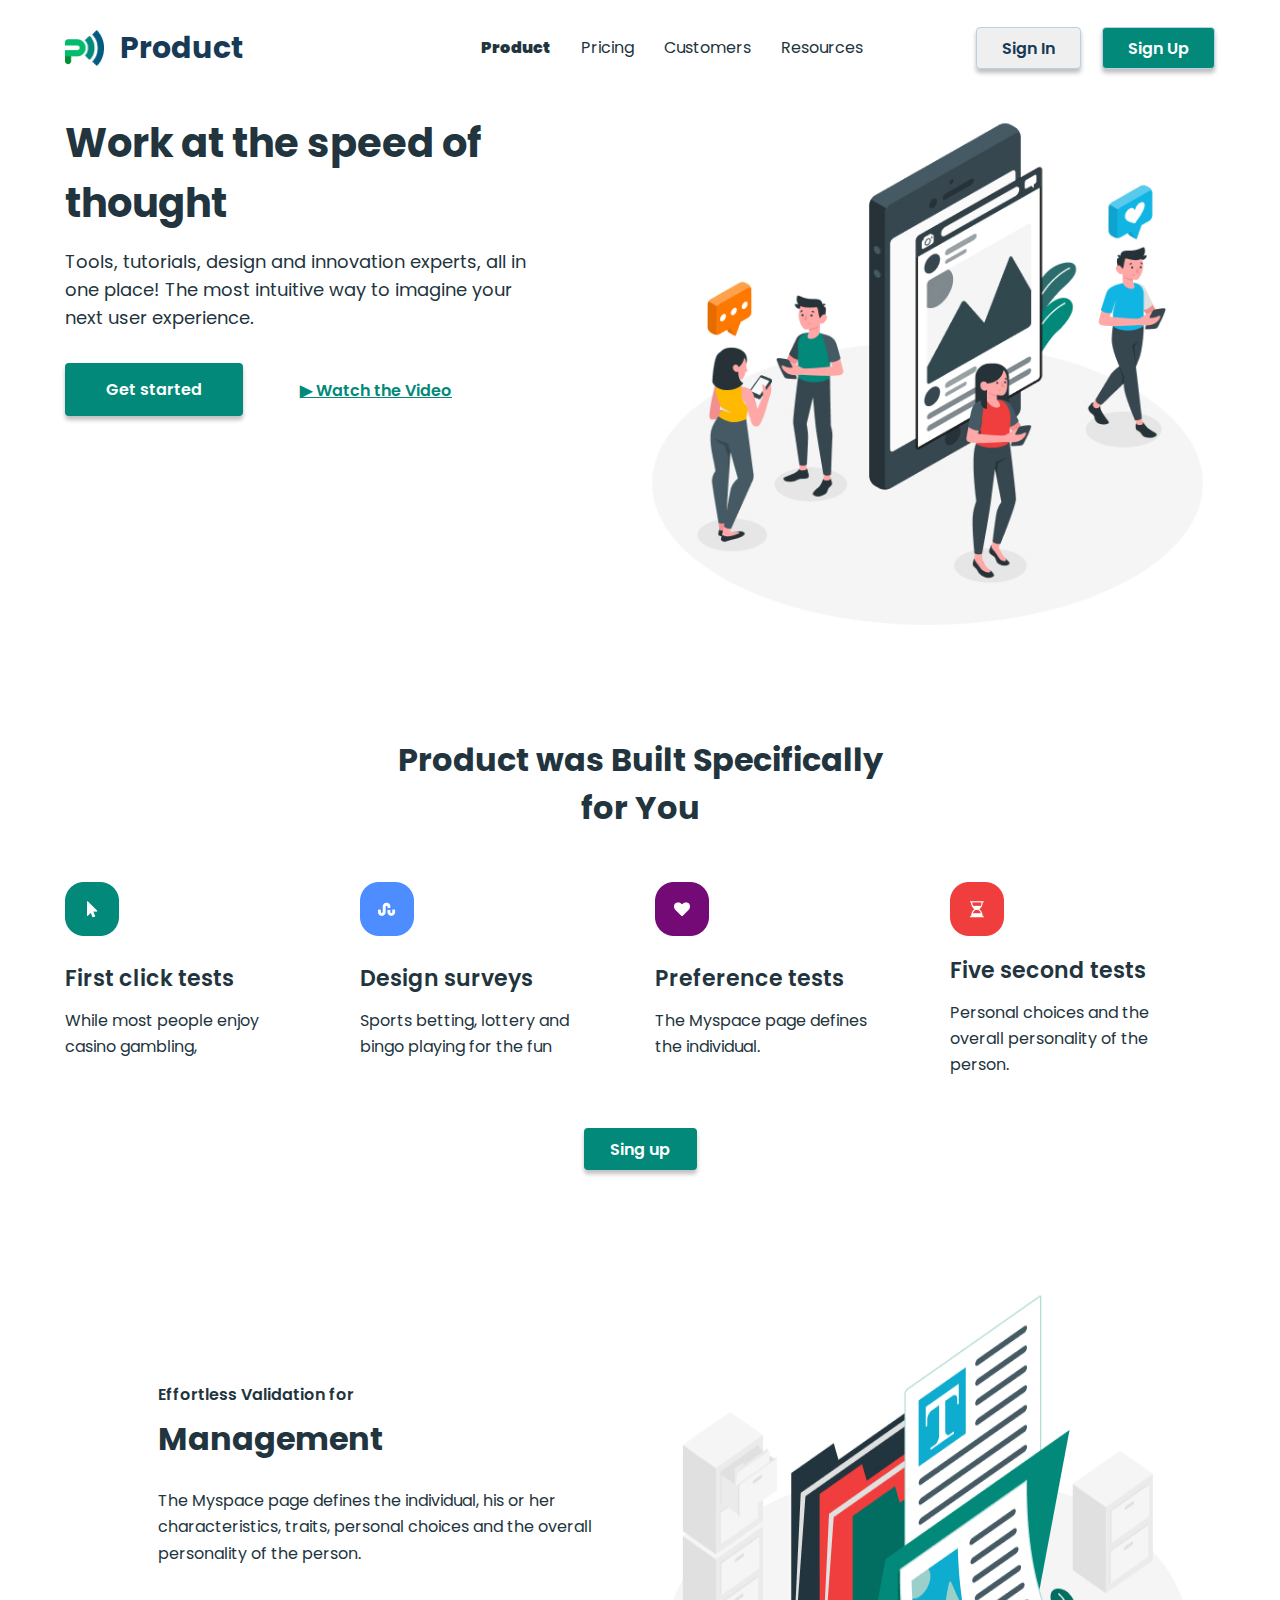
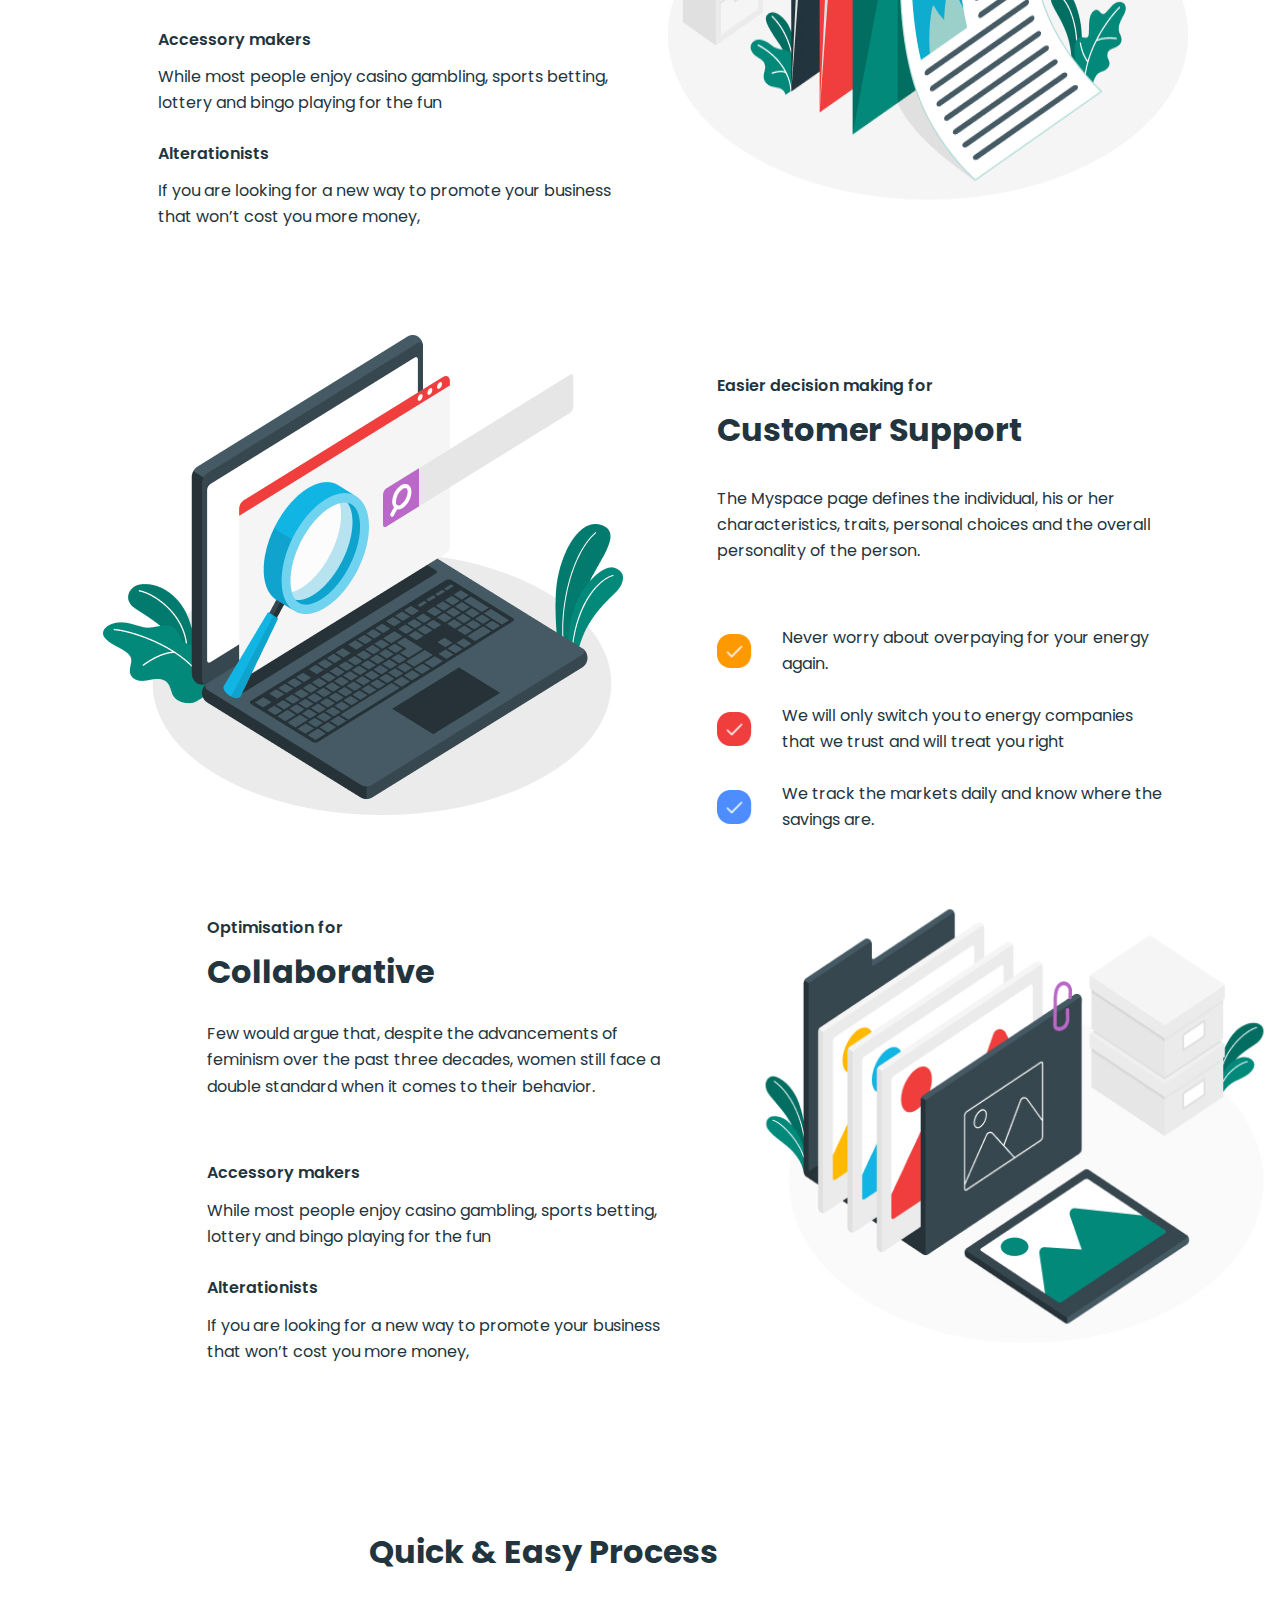
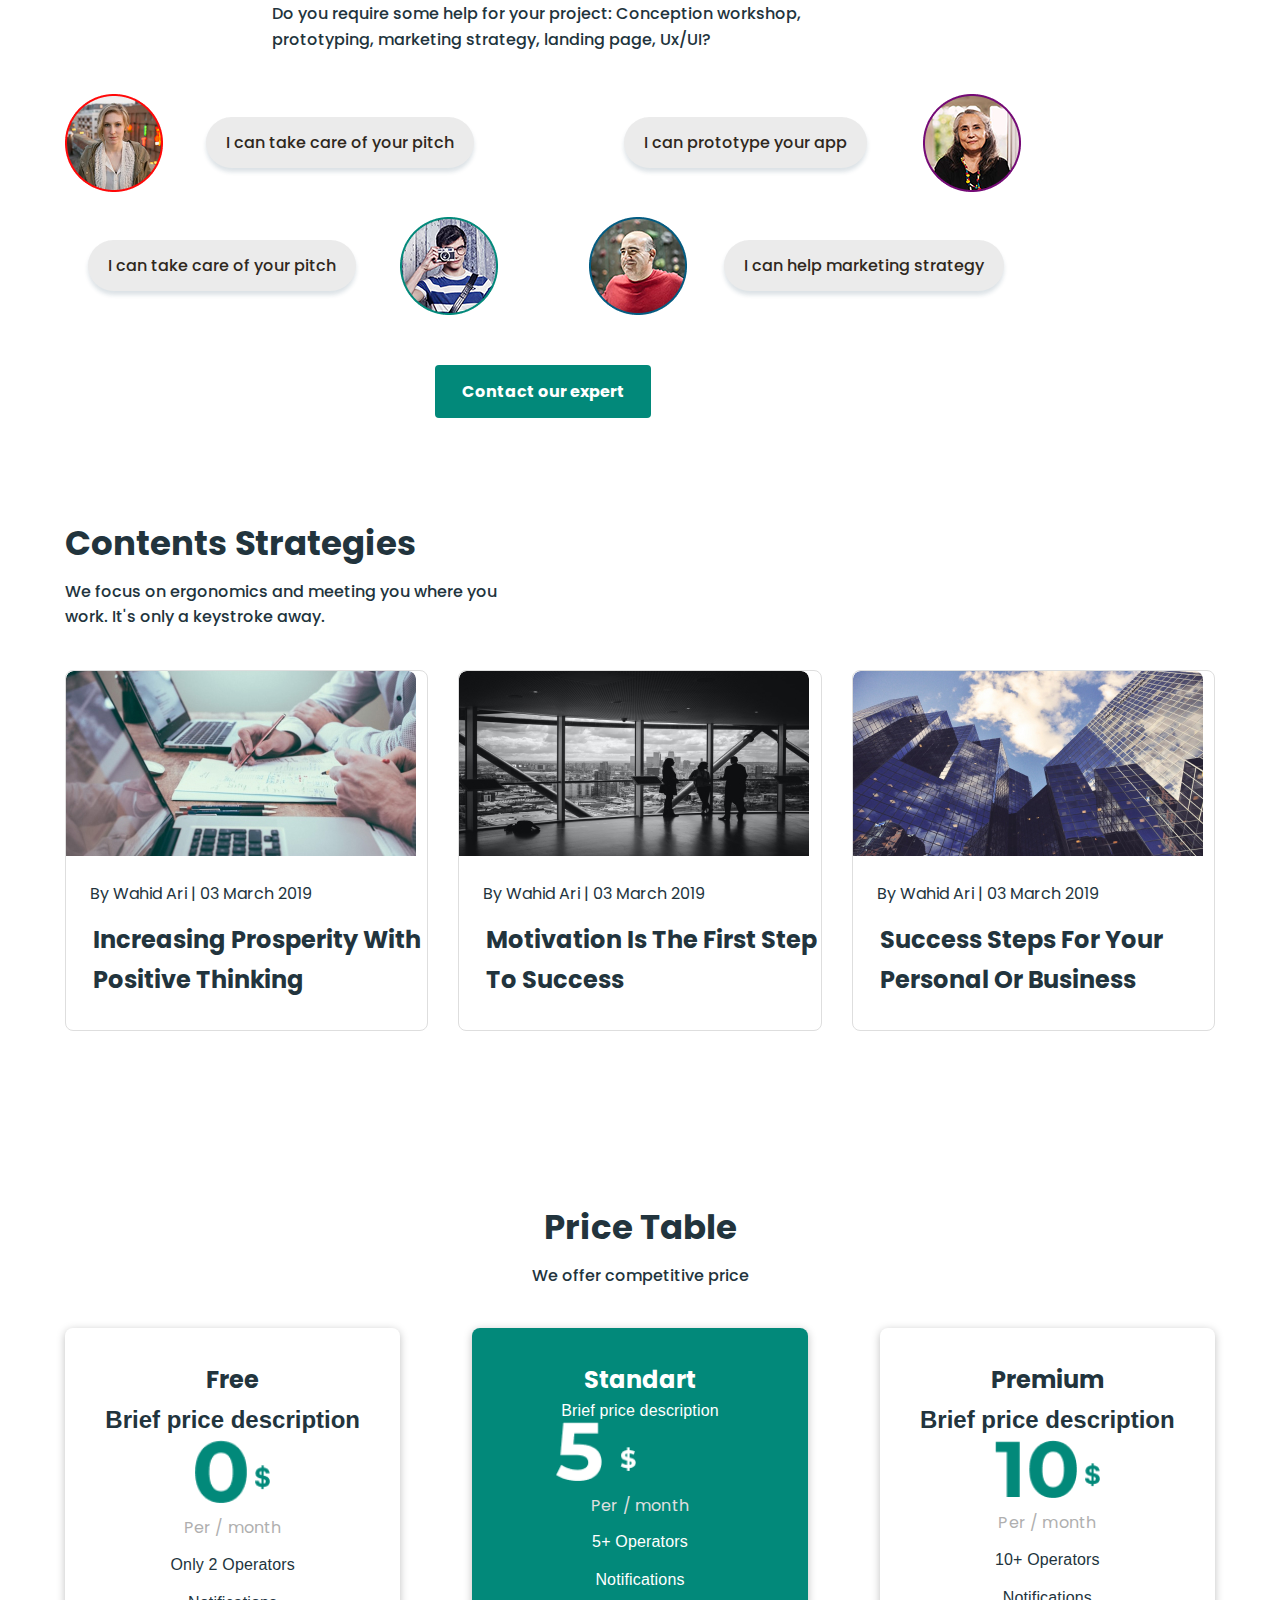
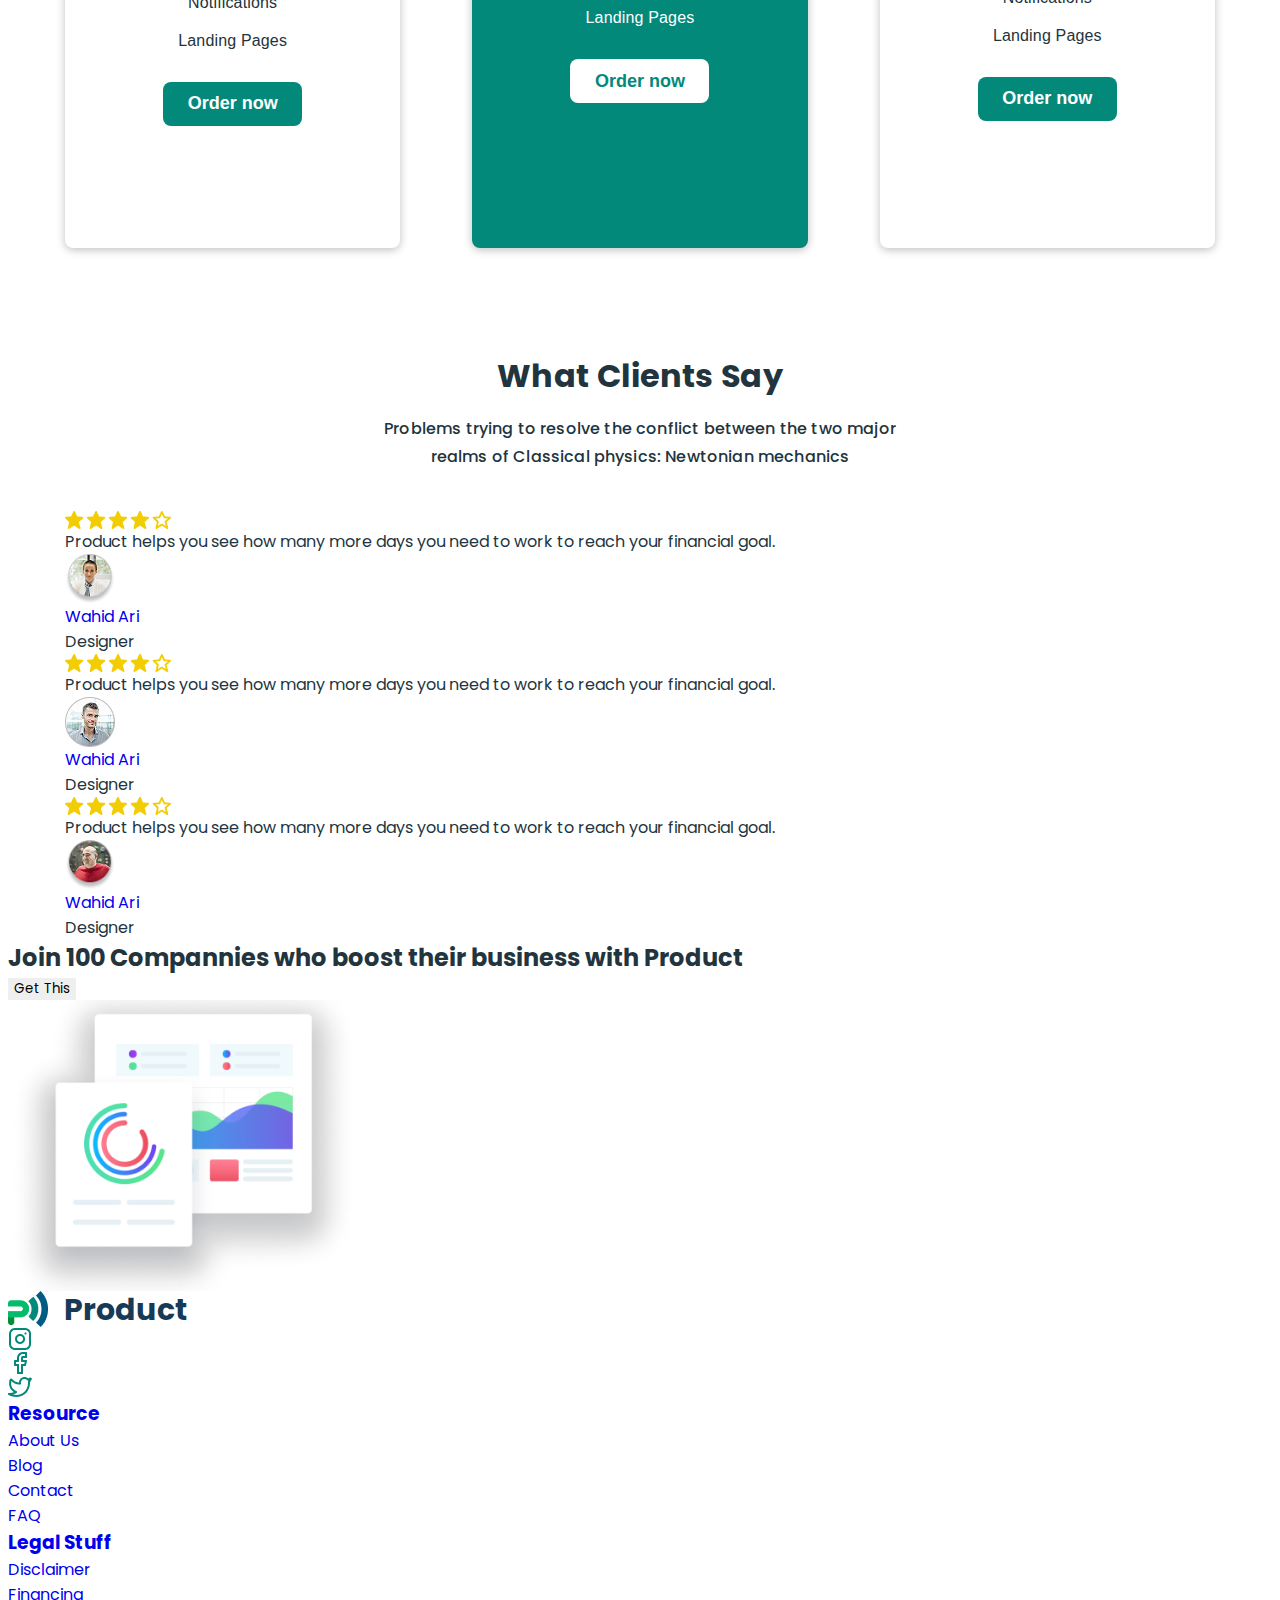
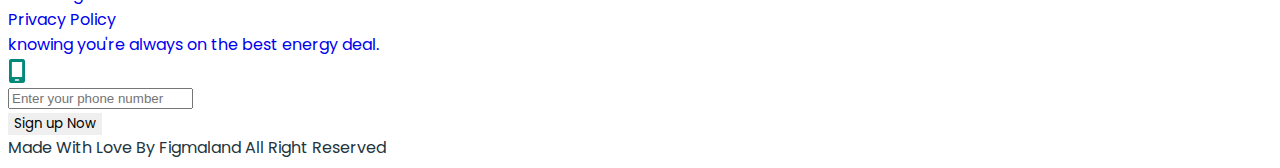
==== commit 6ad13db8: "add index html" ====
--- a/index.html
+++ b/index.html
@@ -26,7 +26,7 @@
         <nav class="header-nav">
           <a class="logo" href="./index.html">
             <img
-              src="./images/logo.jpg"
+              src="./images/logo.png"
               alt="Brend Logo"
               width="39"
               height="36"
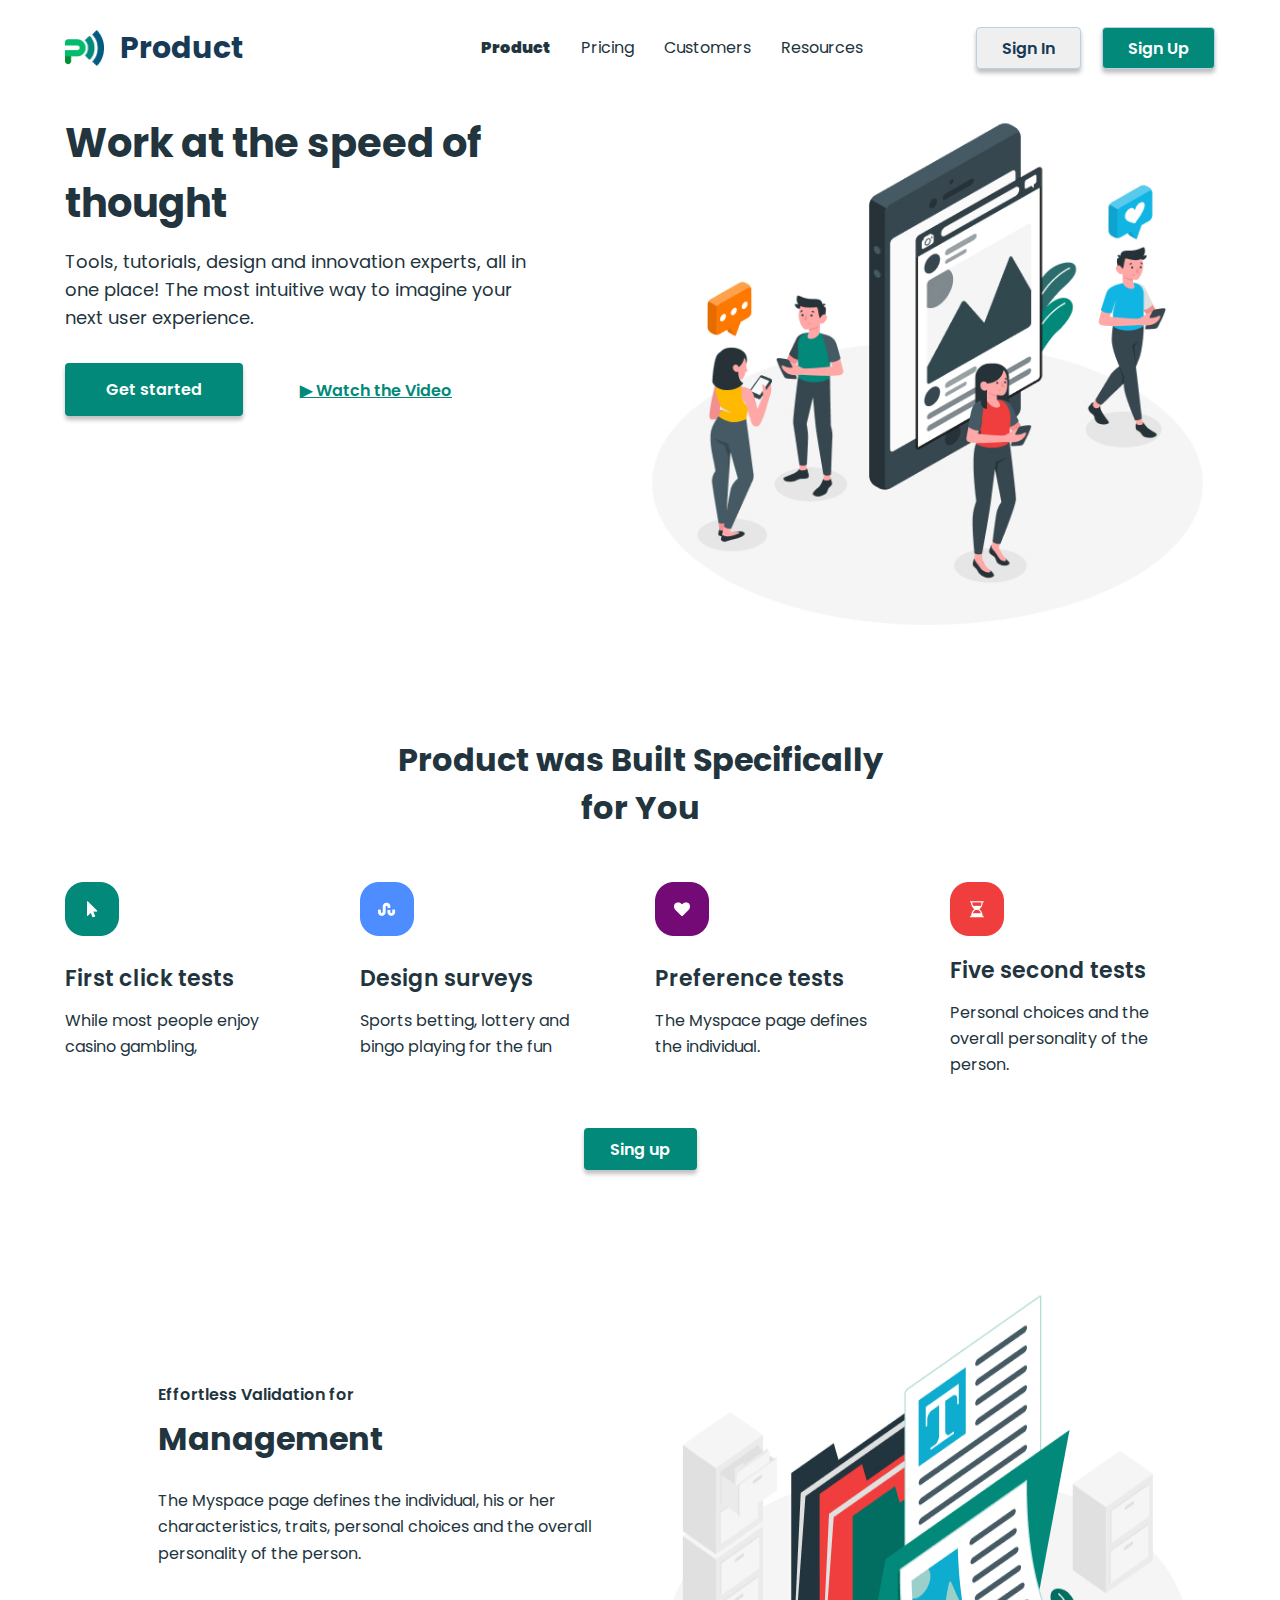
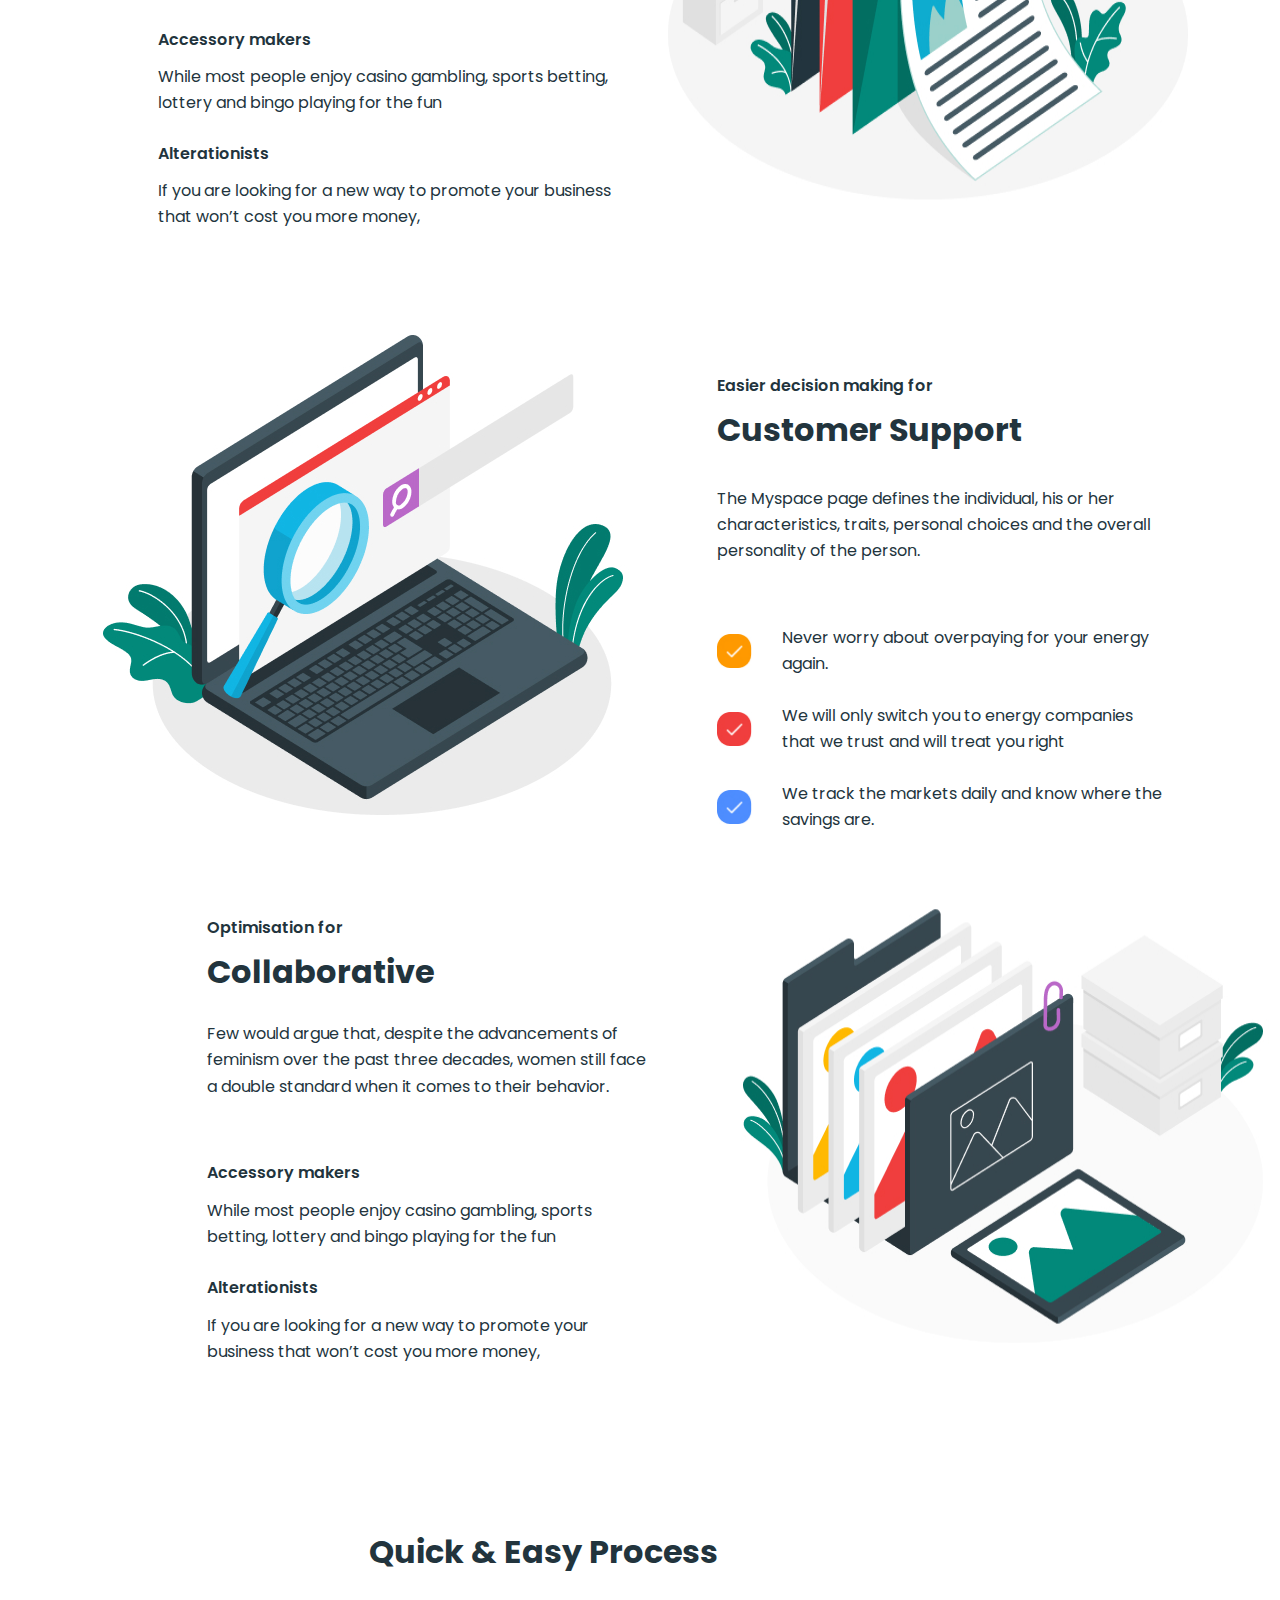
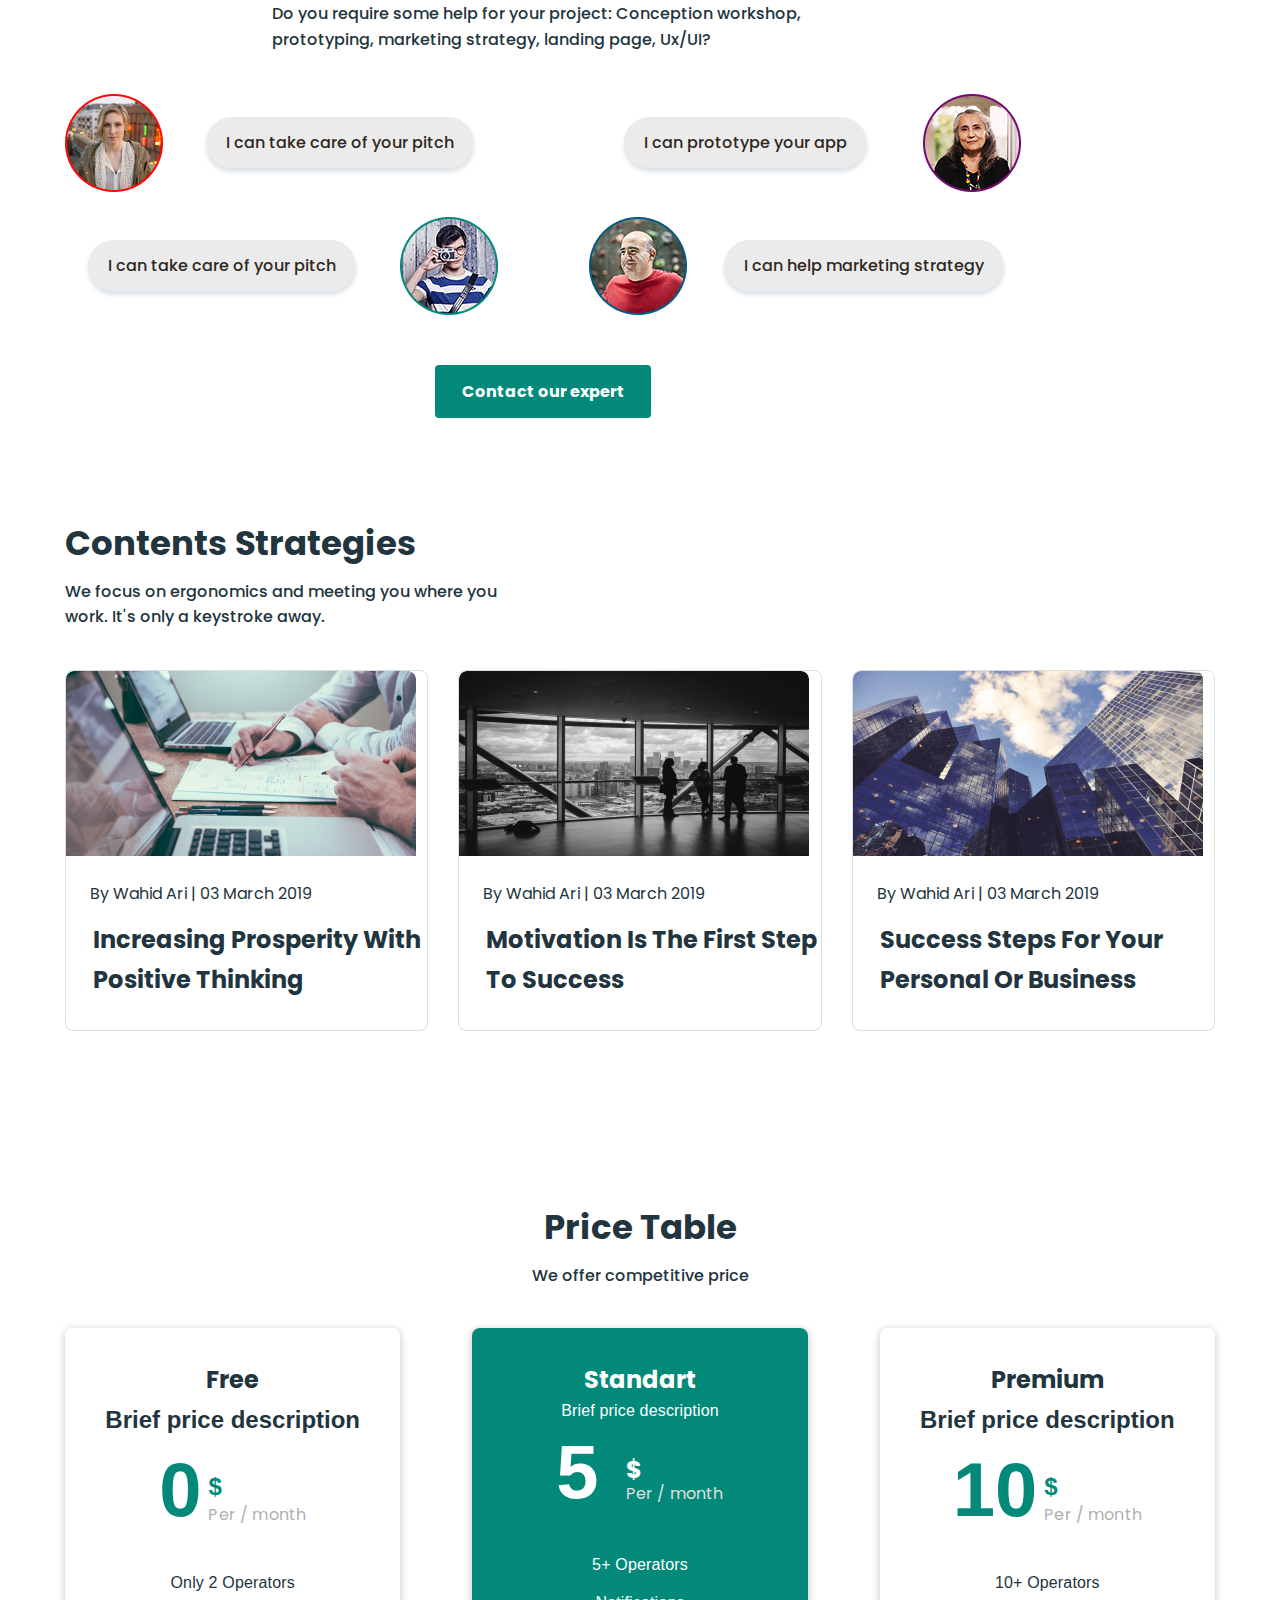
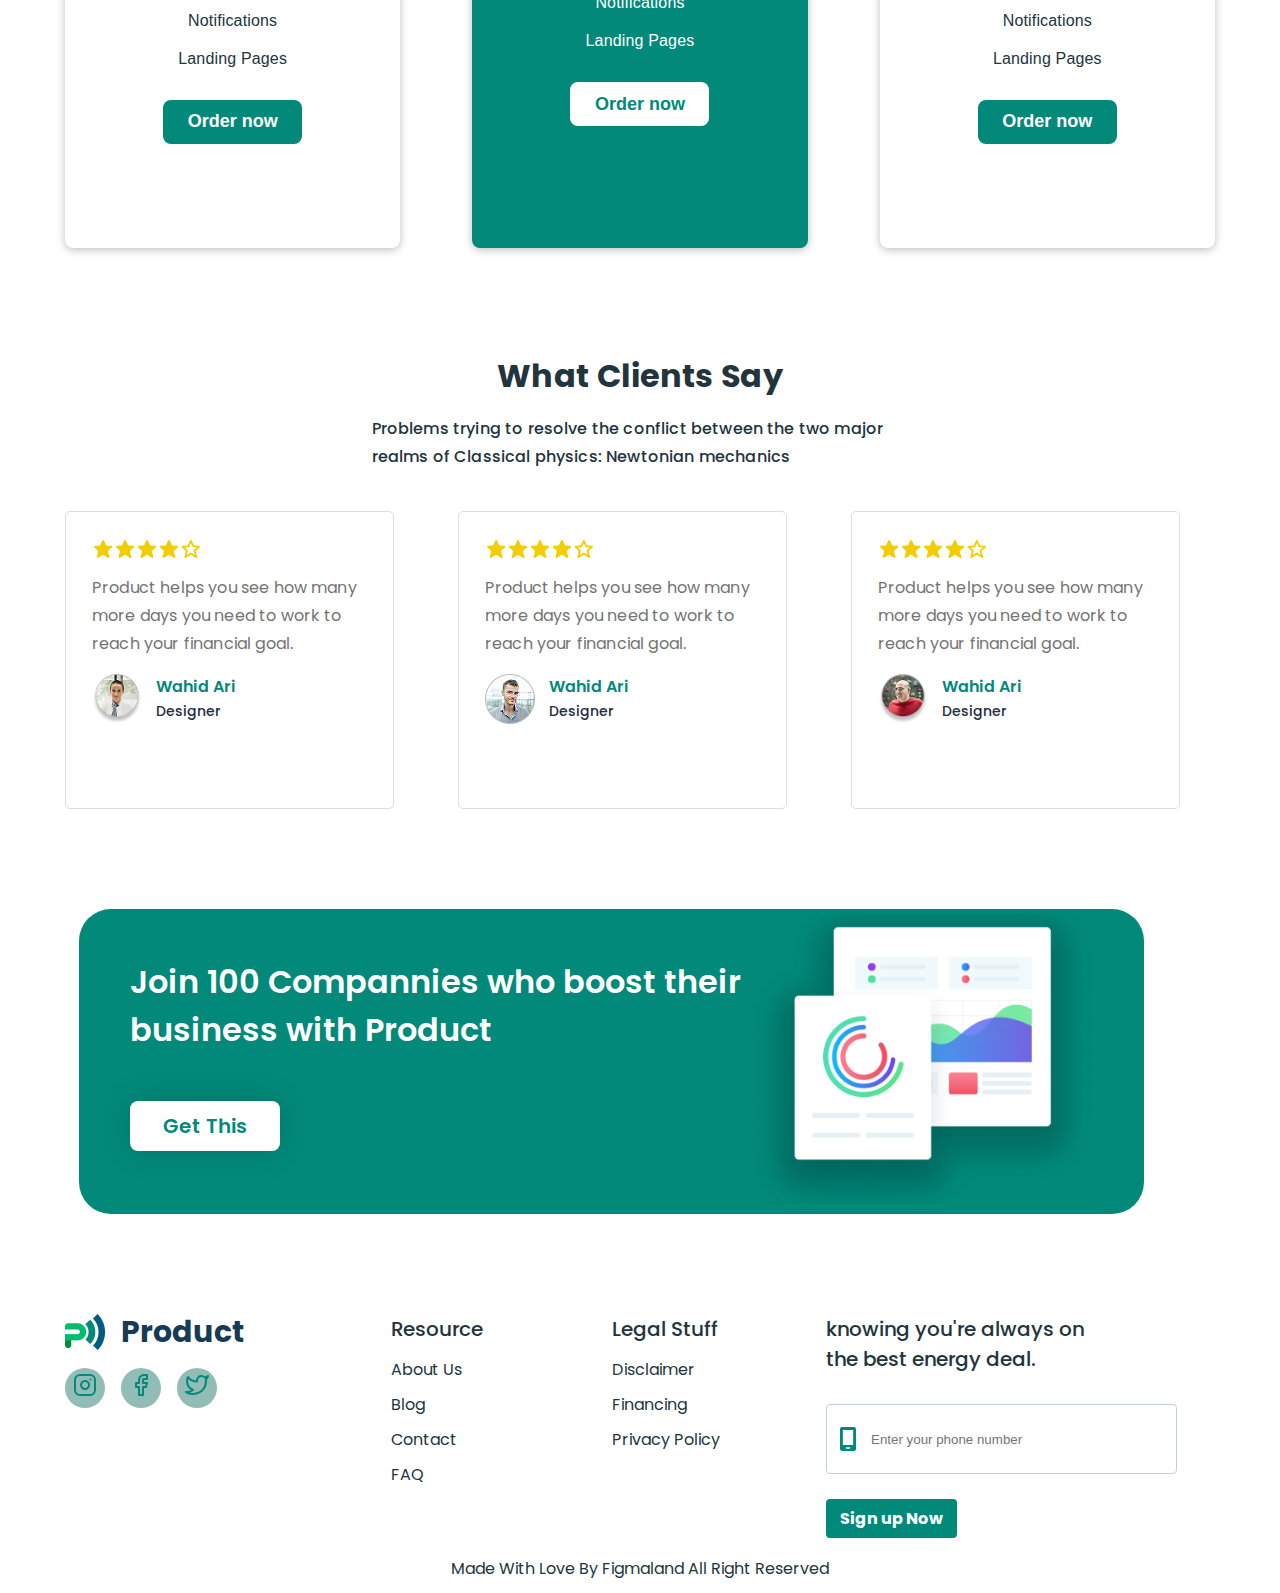
==== commit 0e6f9d1e: "add styles css and index html" ====
--- a/index.html
+++ b/index.html
@@ -404,12 +404,12 @@
                 <h3 class="title-price-free">Free</h3>
                 <p class="page-price-free">Brief price description</p>
                 <div class="price-div">
-                <img class="pricing-img" src="./images/0.png" alt="number 0" width="52" height="100">
+                  <p class="pricing-img">0</p>
                 <div class="price-div-one">
-                  <img class="pricing-img-dollar" src="./images/$.png" alt="logo green dollars" width="16" height="29">
+                  <p class="pricing-img-dollar">$</p>
+                  <p class="text-price">Per / month</p>
                 </div>
                 </div>
-                  <p class="text-price">Per / month</p>
                 <ul class="list-price-free">
                   <li class="item-price-free">
                     <p class="page-price-table">Only 2 Operators</p>
@@ -427,18 +427,12 @@
                 <h3 class="title-price-free title-price-free-center">Standart</h3>
                 <p class="page-price-free page-center">Brief price description</p>
                 <div class="price-div-center">
-                <img
-                  src="./images/5.png"
-                  alt="5 USD PM"
-                  width="46"
-                  height="100"
-                  class="pricing-img-dollar-center5"
-                />
+                  <p class="pricing-img pricing-img-dollar-center5">5</p>
                 <div class="price-div-center-img">
-                  <img class="pricing-img-dollar-center" src="./images/$-1.png" alt="logo white dollars" width="16" height="29">
+                  <p class="pricing-img-dollar-center">$</p>
+                  <p class="text-price text-price-center">Per / month</p>
                 </div>
                 </div>
-                <p class="text-price-center">Per / month</p>
                 <ul class="list-price-free">
                   <li class="item-price-free">
                     <p class="page-price-table text-center">5+ Operators</p>
@@ -456,12 +450,12 @@
                 <h3 class="title-price-free">Premium</h3>
                 <p class="page-price-free">Brief price description</p>
                  <div class="price-div">
-                <img class="pricing-img" src="./images/10.png" alt="number 0" width="82" height="100">
+                <p class="pricing-img">10</p>
                 <div class="price-div-one">
-                  <img class="pricing-img-dollar" src="./images/$.png" alt="logo green dollars" width="16" height="29">
+                <p class="pricing-img-dollar">$</p>
+                <p class="text-price">Per / month</p>
                 </div>
                 </div>
-                <p class="text-price">Per / month</p>
                 <ul class="list-price-free">
                   <li class="item-price-free">
                     <p class="page-price-table">10+ Operators</p>
@@ -484,56 +478,84 @@
         <div class="container client-container">
             <h2 class="title-client">What Clients Say</h2>
             <p class="text-client">Problems trying to resolve the conflict between
-                the two major realms of Classical physics: Newtonian mechanics </p>
+            the two major realms of Classical physics: Newtonian mechanics</p>
             <ul class="list-client">
                 <li class="item-client">
-                    <img class="stars-img" src="./images/Group 204 (1).png" alt="group stars" width="106" height="18">
+                    <img class="stars-img" src="./images/Group 204 (1).png" alt="group stars" width="106" height="18" />
                     <p class="text-group">Product helps you see how many
                         more days you need to work to
                         reach your financial goal.</p>
-                    <img class="group-img" src="./images/Ellipse.png" alt="Ellipse-woman" width="50" height="50">
-                    <a class="link-name" href="#">Wahid Ari</a>
+                    <div class="container-client">
+                    <img class="group-img" src="./images/Ellipse.png" alt="Ellipse-woman" width="50" height="50" />
+                    <div class="container-client-div">
+                    <a class="linc-name" href="#">Wahid Ari</a>
                     <p class="text-name">Designer</p>
+                    </div>
+                     </div>
                 </li>
                 <li class="item-client">
-                    <img class="stars-img" src="./images/Group 204.png" alt="group stars" width="106" height="18">
+                    <img class="stars-img" src="./images/Group 204.png" alt="group stars" width="106" height="18" />
                     <p class="text-group">Product helps you see how many
                         more days you need to work to
                         reach your financial goal.</p>
-                    <img class="group-img" src="./images/Ellipse1.png" alt="Ellipse-yangmen" width="50" height="50">
-                    <a class="link-name" href="#">Wahid Ari</a>
+                        <div class="container-client">
+                    <img class="group-img" src="./images/Ellipse1.png" alt="Ellipse-yangmen" width="50" height="50" />
+                    <div class="container-client-div">
+                    <a class="linc-name" href="#">Wahid Ari</a>
                     <p class="text-name">Designer</p>
+                    </div>
+                    </div>
                 </li>
                 <li class="item-client">
-                    <img class="stars-img" src="./images/Group 204.png" alt="group stars" width="106" height="18">
+                    <img class="stars-img" src="./images/Group 204.png" alt="group stars" width="106" height="18" />
                     <p class="text-group">Product helps you see how many
                         more days you need to work to
                         reach your financial goal.</p>
-                    <img class="group-img" src="./images/Ellipse2.png" alt="Ellipse-men" width="50" height="50">
-                    <a class="link-name" href="#">Wahid Ari</a>
+                        <div class="container-client">
+                    <img class="group-img" src="./images/Ellipse2.png" alt="Ellipse-men" width="50" height="50" />
+                    <div class="container-client-div">
+                    <a class="linc-name" href="#">Wahid Ari</a>
                     <p class="text-name">Designer</p>
+                    </div>
+                    </div>
                 </li>
             </ul>
            </div>
         </section>
         <section class="promo">
             <div class="promo-div">
+              <div class="promo-div-one">
                 <h2 class="promo-text">Join 100 Compannies who boost their business with Product</h2>
                 <button class="promo-btn" type="button">Get This</button>
             </div>
-            <img class="ptomo-img" src="./images/screen.png" alt="graphics" width="351" height="331">
+            <img class="ptomo-img" src="./images/screen.png" alt="graphics" width="351" height="331" />
+            </div>
         </section>
     </main>
     <!------------------------Footer---------------------------->
 
        <footer class="footer-container">
-        <div class="footer-div">
-          <div>
-            <a aria-colspan="footer-linc-logo" href="./index.html" class="logo"><img src="./images/logo.png" alt="logo" />Product</a>
+        <div class="container footer-div">
+          <div class="footer-div-one">
+            <div class="footer-div-one-linc">
+            <a class="footer-linc-logo" href="./index.html" class="logo">
+              <img class="footer-logo-img" src="./images/logo.png" alt="logo" />Product</a>
             <ul class="footer-list">
-                <li class="footer-item"><a class="linc-social" href=""><img class="footer-img" src="./images/instagram.png" alt="logo instagram" width="24" height="24"></a></li>
-                <li class="footer-item"><a class="linc-social" href=""><img class="footer-img" src="./images/facebook.png" alt="logo facebook" width="24" height="24"></a></li>
-                <li class="footer-item"><a class="linc-social" href=""><img class="footer-img" src="./images/twitter.png" alt="logo twitter" width="24" height="24"></a></li>
+                <li class="footer-item">
+                  <a class="linc-social" href="">
+                    <svg class="footer-svg" width="24" height="24">
+                    <use href="./images/icons.svg#icon-instagram-2"></use></svg></a>
+                  </li>
+                <li class="footer-item">
+                  <a class="linc-social" href="">
+                    <svg class="footer-svg" width="24" height="24">
+                    <use href="./images/icons.svg#icon-facebook-1"></use></svg></a>
+                  </li>
+                <li class="footer-item">
+                  <a class="linc-social" href="">
+                    <svg class="footer-svg" width="24" height="24">
+                    <use href="./images/icons.svg#icon-twitter-1"></use></svg></a>
+                  </li>
             </ul>
         </div>
         <div class="footer-linc">
@@ -541,15 +563,15 @@
                 <h3 class="title-resours">Resource</h3>
             </a>
             <ul class="list-link">
-                <li><a class="footer-linc-contact" href="#">About Us</a></li>
-                <li><a class="footer-linc-contact" href="#">Blog</a></li>
-                <li><a class="footer-linc-contact" href="#">Contact</a></li>
-                <li><a class="footer-linc-contact" href="#">FAQ</a></li>
+                <li class="footer-item-contact"><a class="footer-linc-contact" href="#">About Us</a></li>
+                <li class="footer-item-contact"><a class="footer-linc-contact" href="#">Blog</a></li>
+                <li class="footer-item-contact"><a class="footer-linc-contact" href="#">Contact</a></li>
+                <li class="footer-item-contact"><a class="footer-linc-contact" href="#">FAQ</a></li>
             </ul>
         </div>
-        <div class="footer-linc">
+        <div class="footer-linc-pp">
             <a class="legal-stuff-linc" href="#">
-                <h3 class="title-legal-stuff">Legal Stuff</h3>
+              <h3 class="title-legal-stuff">Legal Stuff</h3>
             </a>
             <ul class="list-pp">
                 <li class="item-pp"><a class="linc-pp" href="#">Disclaimer</a></li>
@@ -558,15 +580,15 @@
             </ul>
         </div>
         <div class="container-contact">
-            <a class="linc-contact" href="#">
-                knowing you're always on the best energy deal.</a><br>
+               <h3 class="title-info title-info-tel">knowing you're always on the best energy deal.</h3>
             <div class="container-number-tel">
-                <img class="tel-img" src="./images/mobile-screen.png" alt="mobile screen" width="18" height="28">
-                <input class="tel-input" type="tel" placeholder="Enter your phone number" pattern="[0-9]{3}-[0-9]{3}-[0-9]{4}" required>
+                <img class="tel-img" src="./images/mobile-screen.png" alt="mobile screen" width="18" height="28" />
+                <input class="tel-input" type="tel" placeholder="Enter your phone number" pattern="[0-9]{3}-[0-9]{3}-[0-9]{4}" required />
             </div>
             <button class="sign-up-btn" type="button">Sign up Now</button>
-            <p class="text-contact">Made With Love By Figmaland All Right Reserved
-            </p>
+            </div>
+          </div>
+            <p class="text-contact">Made With Love By Figmaland All Right Reserved</p>
         </div>
     </footer>
   </body>
--- a/css/styles.css
+++ b/css/styles.css
@@ -6,7 +6,7 @@
 
 ul,
 ol {
-    list-style-type: none;
+    list-style: none;
     margin: 0;
     padding: 0;
 }
@@ -22,6 +22,11 @@
     padding: 0;
 }
 
+p {
+    margin-top: 0;
+    margin-bottom: 0;
+}
+
 a {
     text-decoration: none;
 }
@@ -34,7 +39,6 @@
 
 img {
     display: block;
-    max-width: 100%;
     height: auto;
 }
 
@@ -671,18 +675,18 @@
     justify-content: center;
     gap: 7px;
     margin-bottom: 16px;
+    text-align: left;
 }
 
 .pricing-img {
     font-family: 'Montserrat', sans-serif;
     font-weight: 700;
     font-size: 76px;
-    line-height: 1.31579;
+    line-height: 1.32;
     letter-spacing: 0em;
     text-align: center;
     color: #02897a;
 }
-
 
 .price-div-one {
     padding-top: 16px;
@@ -705,9 +709,6 @@
     letter-spacing: 0.01em;
     color: #afafaf;
 }
-
-.list-price-free {}
-
 
 .item-price-free {
     font-family: 'Montserrat', sans-serif;
@@ -768,17 +769,17 @@
     justify-content: center;
     gap: 7px;
     margin-bottom: 16px;
+    text-align: left;
 }
 
 .pricing-img-dollar-center5 {
     margin-left: 84px;
     margin-right: auto;
+    color: #fff;
 }
 
 .price-div-center-img {
     padding-top: 16px;
-    margin-left: auto;
-    margin-right: auto;
 }
 
 .pricing-img-dollar-center {
@@ -845,29 +846,56 @@
 }
 
 .text-client {
+    display: block;
     font-weight: 500;
     font-size: 16px;
     line-height: 1.75;
     letter-spacing: 0.01em;
-    text-align: center;
     color: #22343d;
     max-width: 537px;
-    margin: 0 auto 40px auto;
-}
-
-.list-client {}
-
-.item-client {}
-
-.page-coments {
+    margin: 0 auto;
+    margin-bottom: 40px;
+}
+
+.list-client {
+    display: flex;
+    gap: 64px;
+}
+
+.item-client {
+    border: 1px solid #dedede;
+    border-radius: 5px;
+    padding: 28px 0;
+    width: 327px;
+    height: 240px;
+}
+
+.stars-img {
+    max-width: 106px;
+    padding-left: 28px;
+    margin-bottom: 16px;
+}
+
+.text-group {
     font-weight: 400;
     font-size: 16px;
     line-height: 1.75;
     letter-spacing: 0.01em;
     color: #737373;
-}
-
-.title-designer {
+    padding-left: 26px;
+    margin-bottom: 16px
+}
+
+.container-client {
+    display: flex;
+    padding-left: 26px;
+}
+
+.group-img {
+    margin-right: 14px;
+}
+
+.linc-name {
     font-weight: 600;
     font-size: 16px;
     line-height: 1.5;
@@ -875,86 +903,231 @@
     color: #02897a;
 }
 
-.page-designer {
+.text-name {
     font-weight: 500;
     font-size: 14px;
-    line-height: 1.7;
+    line-height: 1.71429;
     letter-spacing: 0.01em;
     color: #252b42;
 }
 
-
-/*--------------------footer------------------------*/
-
-.page-footer {
+/*-----------------10 section-----------------*/
+
+.promo {
+    background: #fff;
+    width: 100vw;
+    padding: 100px 71px 0;
+}
+
+.promo-div {
+    display: flex;
+    border-radius: 32px;
+    width: 968px;
+    background: #02897a;
+    padding-left: 51px;
+    padding-right: 46px;
+}
+
+.promo-text {
+    display: block;
+    min-width: 510px;
     font-weight: 600;
     font-size: 32px;
-    line-height: 1.51;
+    line-height: 1.514;
     color: #fff;
-}
-
-.footer-bt {
+    margin-top: 49px;
+    margin-bottom: 46px;
+}
+
+.promo-btn {
+    border-radius: 8px;
+    width: 150px;
+    height: 50px;
+    background: #fff;
     font-weight: 600;
     font-size: 20px;
     color: #02897a;
-}
-
-.footer-logo {
+    box-shadow: 0 0 32px 0 rgba(0, 0, 0, 0.15);
+}
+
+.ptomo-img {
+    margin-top: 4px;
+    margin-bottom: 10px;
+}
+
+
+/*--------------------footer------------------------*/
+
+.footer-container {
+    background: #fff;
+    padding-top: 100px;
+}
+
+.footer-div {
+    display: block;
+}
+
+.footer-div-one {
+    display: flex;
+    margin-bottom: 16px;
+}
+
+.footer-div-one-linc {
+    min-width: 178px;
+    margin-right: 146px;
+}
+
+.footer-linc-logo {
     font-weight: 700;
     font-size: 30px;
-    line-height: 0.93;
+    line-height: 0.93333;
     color: #173a56;
-}
-
-.footer-list {}
-
-.footer-item {}
-
-.footer-icon {}
-
-.footer-resources {}
-
-.footer-item-resources {}
-
-.title-resources {
+    display: flex;
+    gap: 16px;
+    align-items: center;
+    margin-bottom: 18px
+}
+
+.footer-list {
+    display: flex;
+    gap: 16px;
+    align-items: center;
+}
+
+.footer-item {
+    display: flex;
+    align-items: center;
+    justify-content: center;
+    width: 40px;
+    height: 40px;
+    border-radius: 50%;
+    background-color: #92bdb6;
+}
+
+.footer-svg {
+    stroke-width: 2px;
+    stroke: #02897a;
+    fill: none;
+}
+
+.footer-linc {
+    max-width: 118px;
+    margin-right: 129px;
+}
+
+.link-resours {
+    font-weight: 400;
+    font-size: 16px;
+    line-height: 2.1875;
+    color: #22343d;
+}
+
+.title-resours {
     font-weight: 500;
     font-size: 20px;
     line-height: 1.5;
     color: #22343d;
-}
-
-.list-resources {}
-
-.item-resources {}
-
-.link-footer-resources {
-    font-weight: 400;
-    font-size: 16px;
-    line-height: 2.18;
-    color: #22343d;
-}
-
-.page-info {
+    margin-bottom: 8px;
+}
+
+.footer-item-contact {
+    display: flex;
+    flex-direction: column;
+}
+
+.footer-linc-contact {
+    font-weight: 400;
+    font-size: 16px;
+    line-height: 2.1875;
+    color: #22343d;
+}
+
+.footer-linc-pp {
+    min-width: 131px;
+    margin-right: 83px;
+}
+
+.legal-stuff-linc {
+    font-weight: 400;
+    font-size: 16px;
+    line-height: 2.1875;
+    color: #22343d;
+}
+
+.title-legal-stuff {
     font-weight: 500;
     font-size: 20px;
     line-height: 1.5;
     color: #22343d;
-}
-
-.text-number {
-    font-weight: 400;
-    font-size: 16px;
-    line-height: 1.75;
-    color: #02897a;
-}
-
-.form-number {}
-
-.footer-bt-info {}
-
-.text-info {
+    margin-bottom: 8px;
+}
+
+.item-pp {
+    display: flex;
+    flex-direction: column;
+}
+
+.linc-pp {
+    font-weight: 400;
+    font-size: 16px;
+    line-height: 2.1875;
+    color: #22343d;
+}
+
+.container-contact {
+    max-width: 325px;
+}
+
+.title-info {
+    font-weight: 500;
+    font-size: 20px;
+    line-height: 1.5;
+    color: #22343d;
+    margin-bottom: 8px;
+}
+
+.title-info-tel {
+    max-width: 280px;
+    margin-bottom: 30px;
+}
+
+.container-number-tel {
+    display: flex;
+    gap: 12px;
+    align-items: center;
+    padding: 10px 12px;
+    border: 1px solid #bcd0e5;
+    border-radius: 4px;
+    width: 325px;
+    height: 48px;
+    background: #fff;
+    margin-bottom: 25px;
+}
+
+.tel-img {
+    max-height: 28px;
+    transform: scale(1);
+}
+
+.tel-input {
+    min-width: 240px;
+    border: none;
+}
+
+.sign-up-btn {
+    display: block;
+    width: 131px;
+    height: 39px;
     font-weight: 700;
     font-size: 16px;
     text-align: center;
     color: #fff;
+    border-radius: 4px;
+    background: #02897a;
+}
+
+.text-contact {
+    text-align: center;
+    font: 400 16px / 1.88 "Poppins", sans-serif;
+    color: #22343d;
 }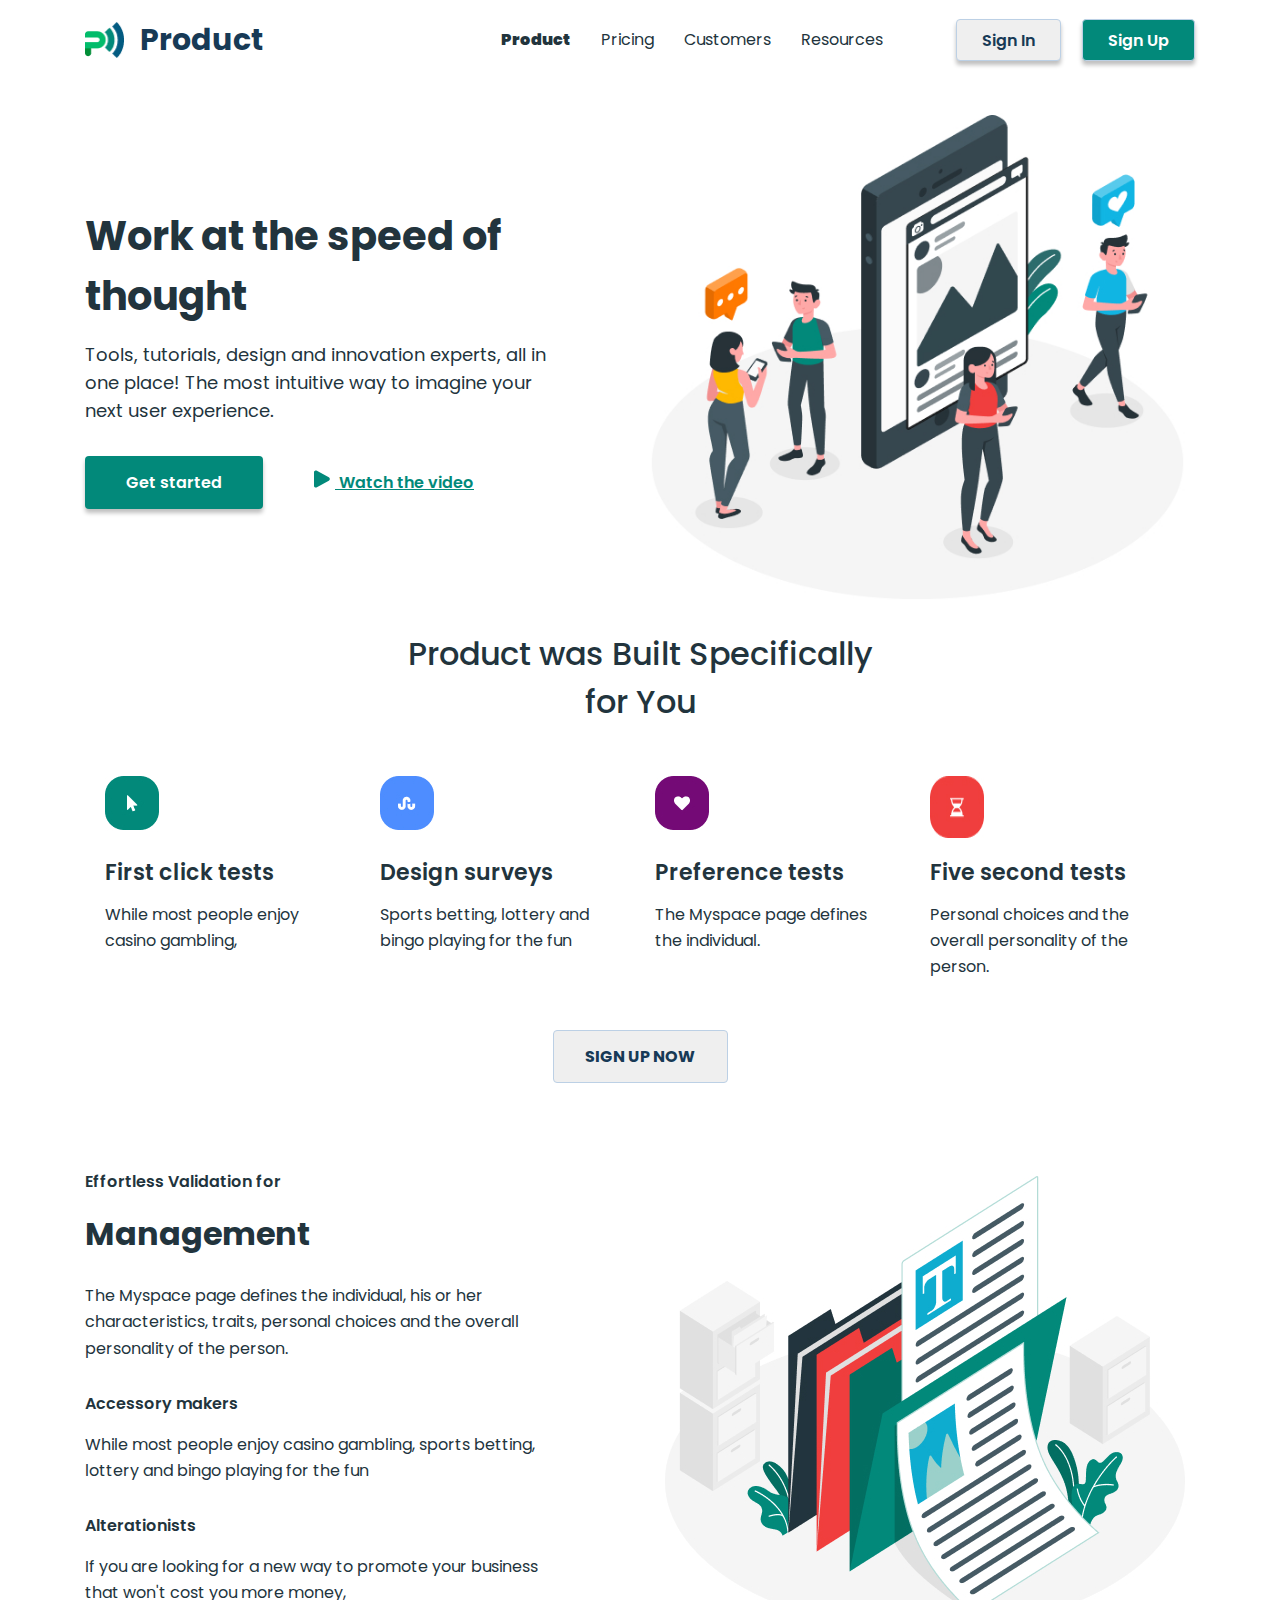
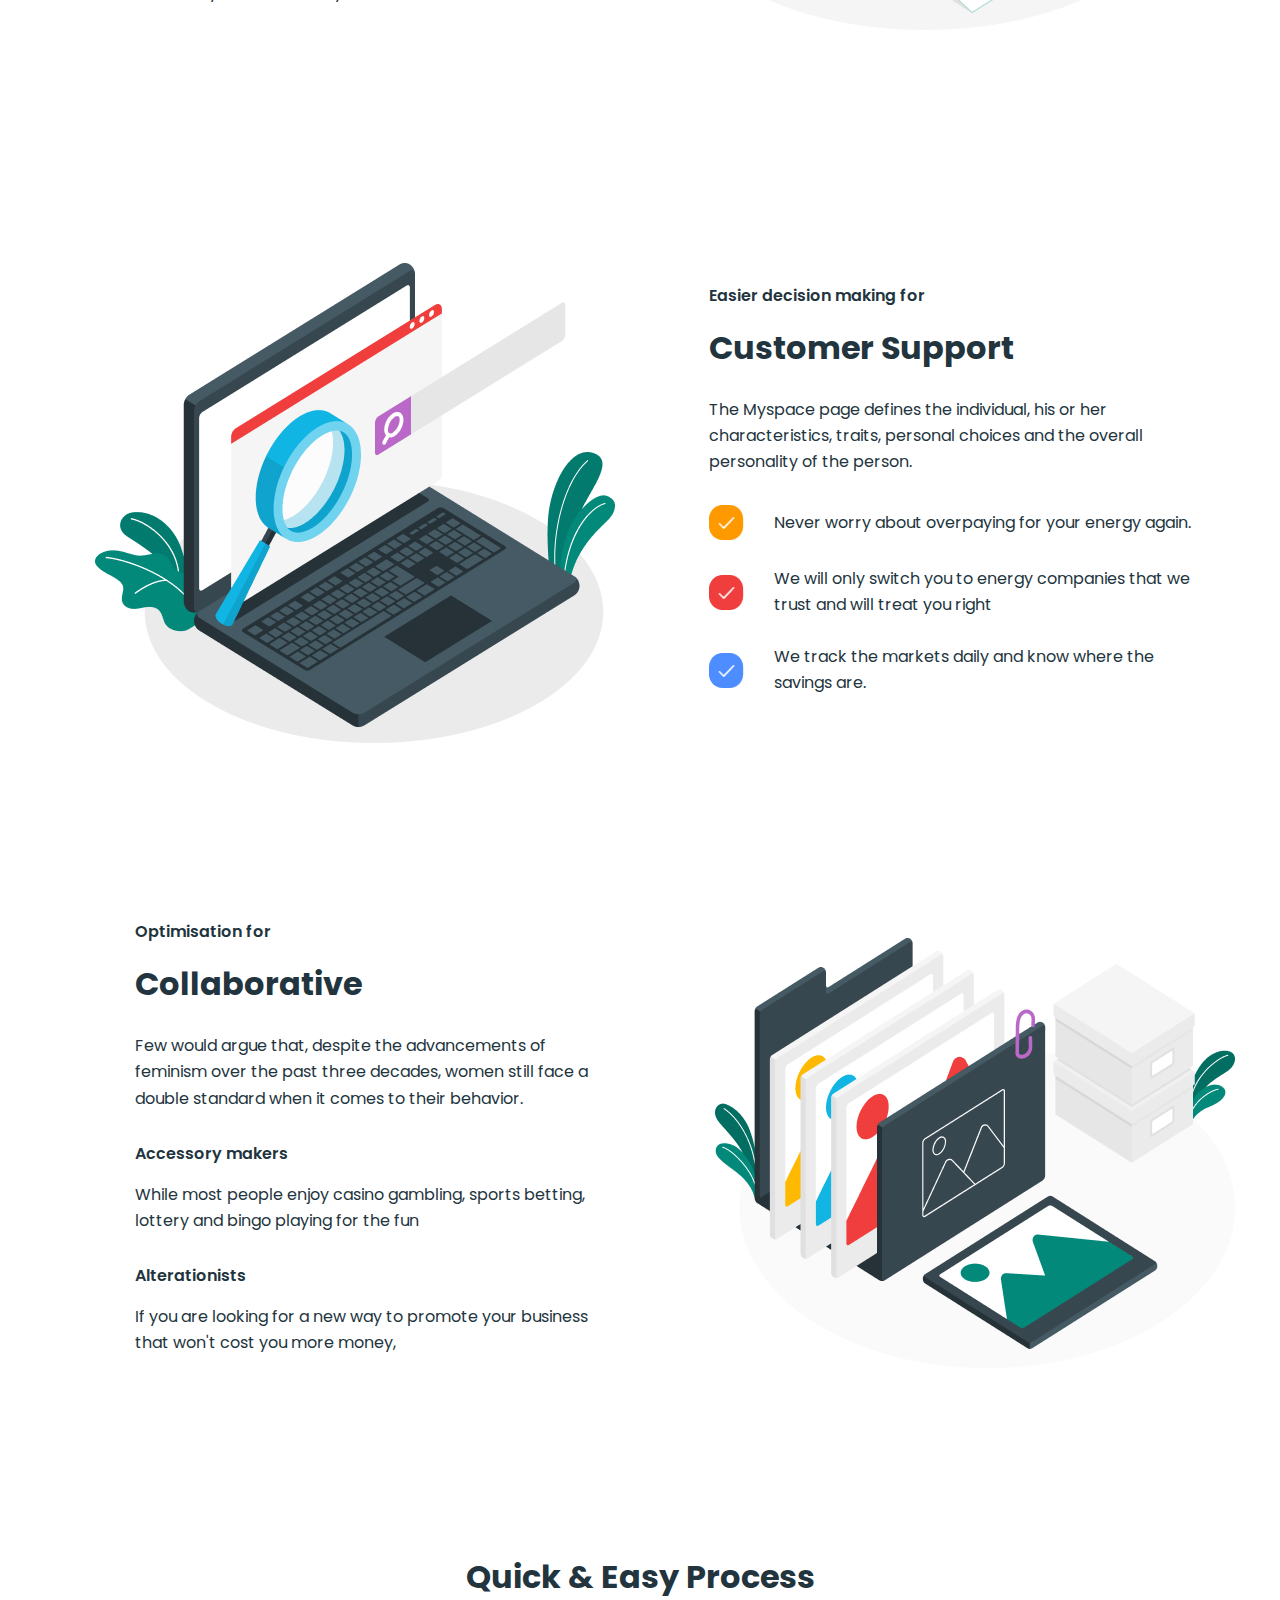
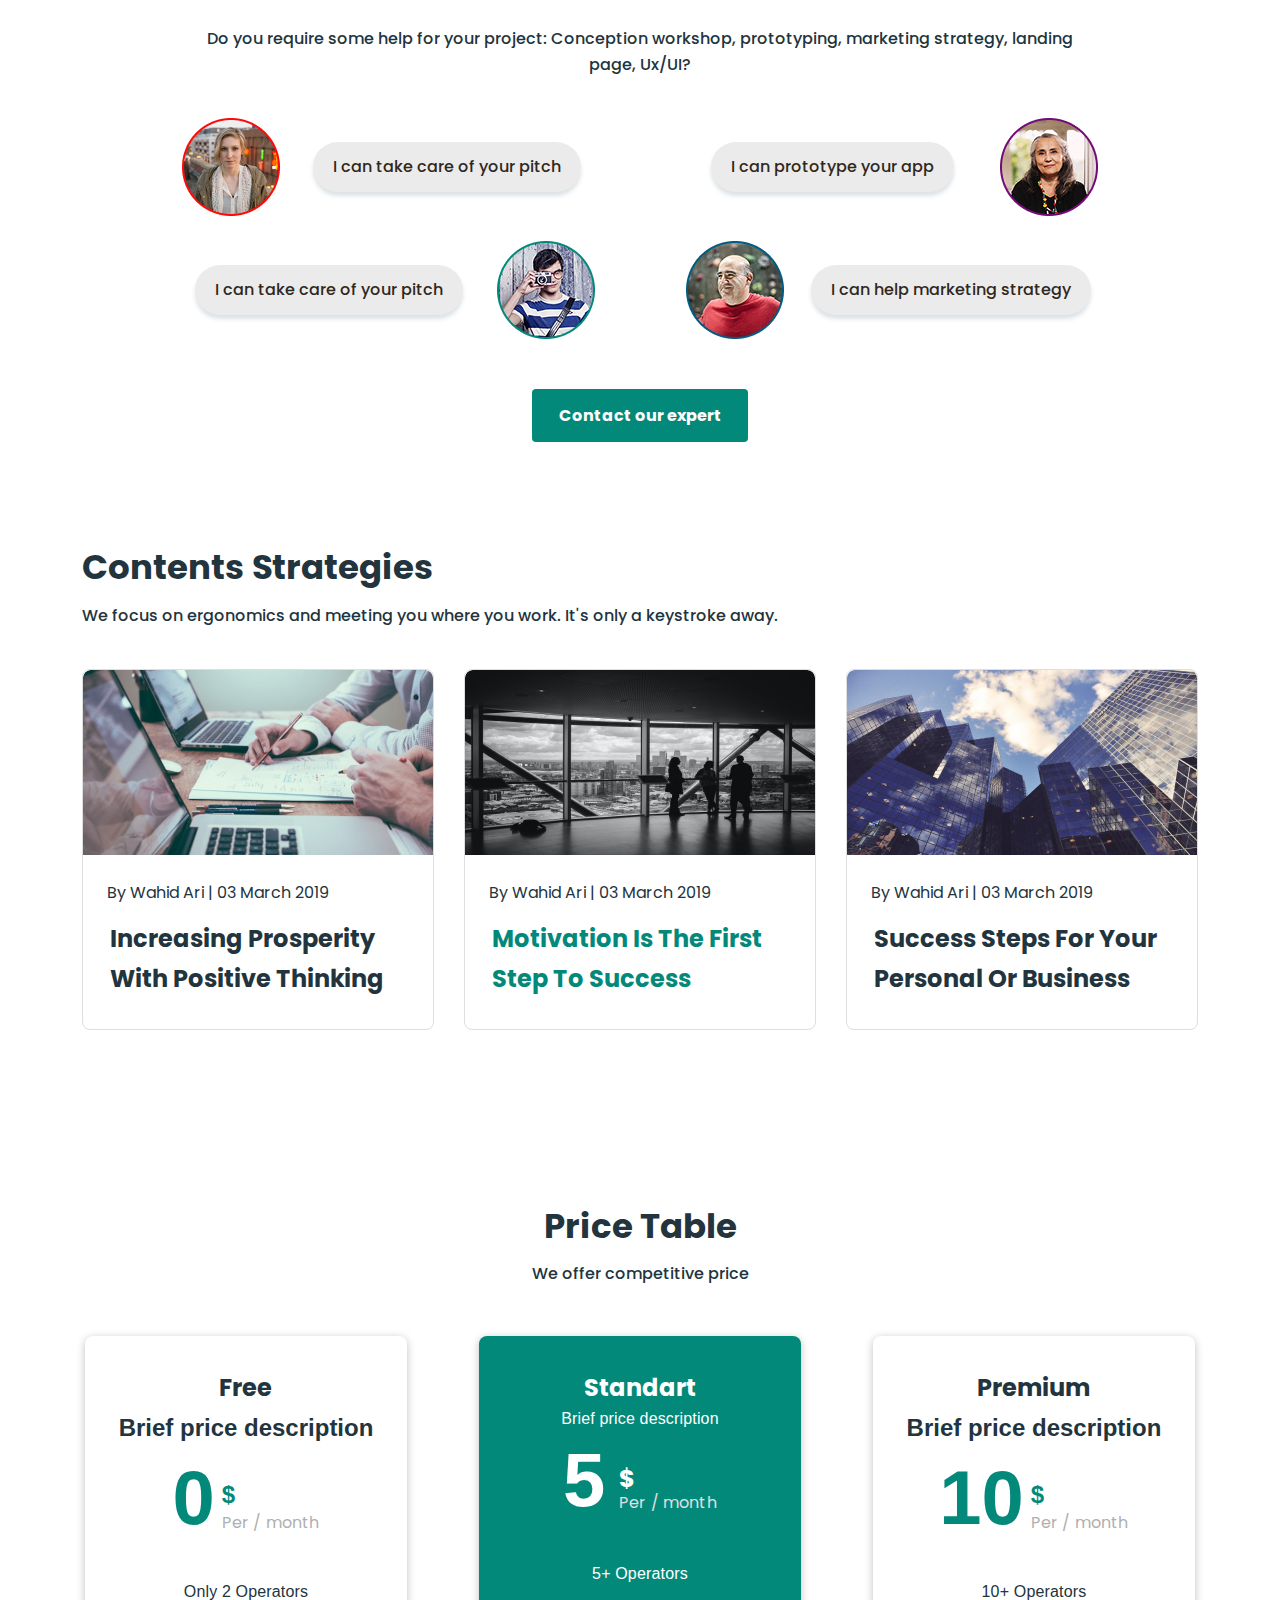
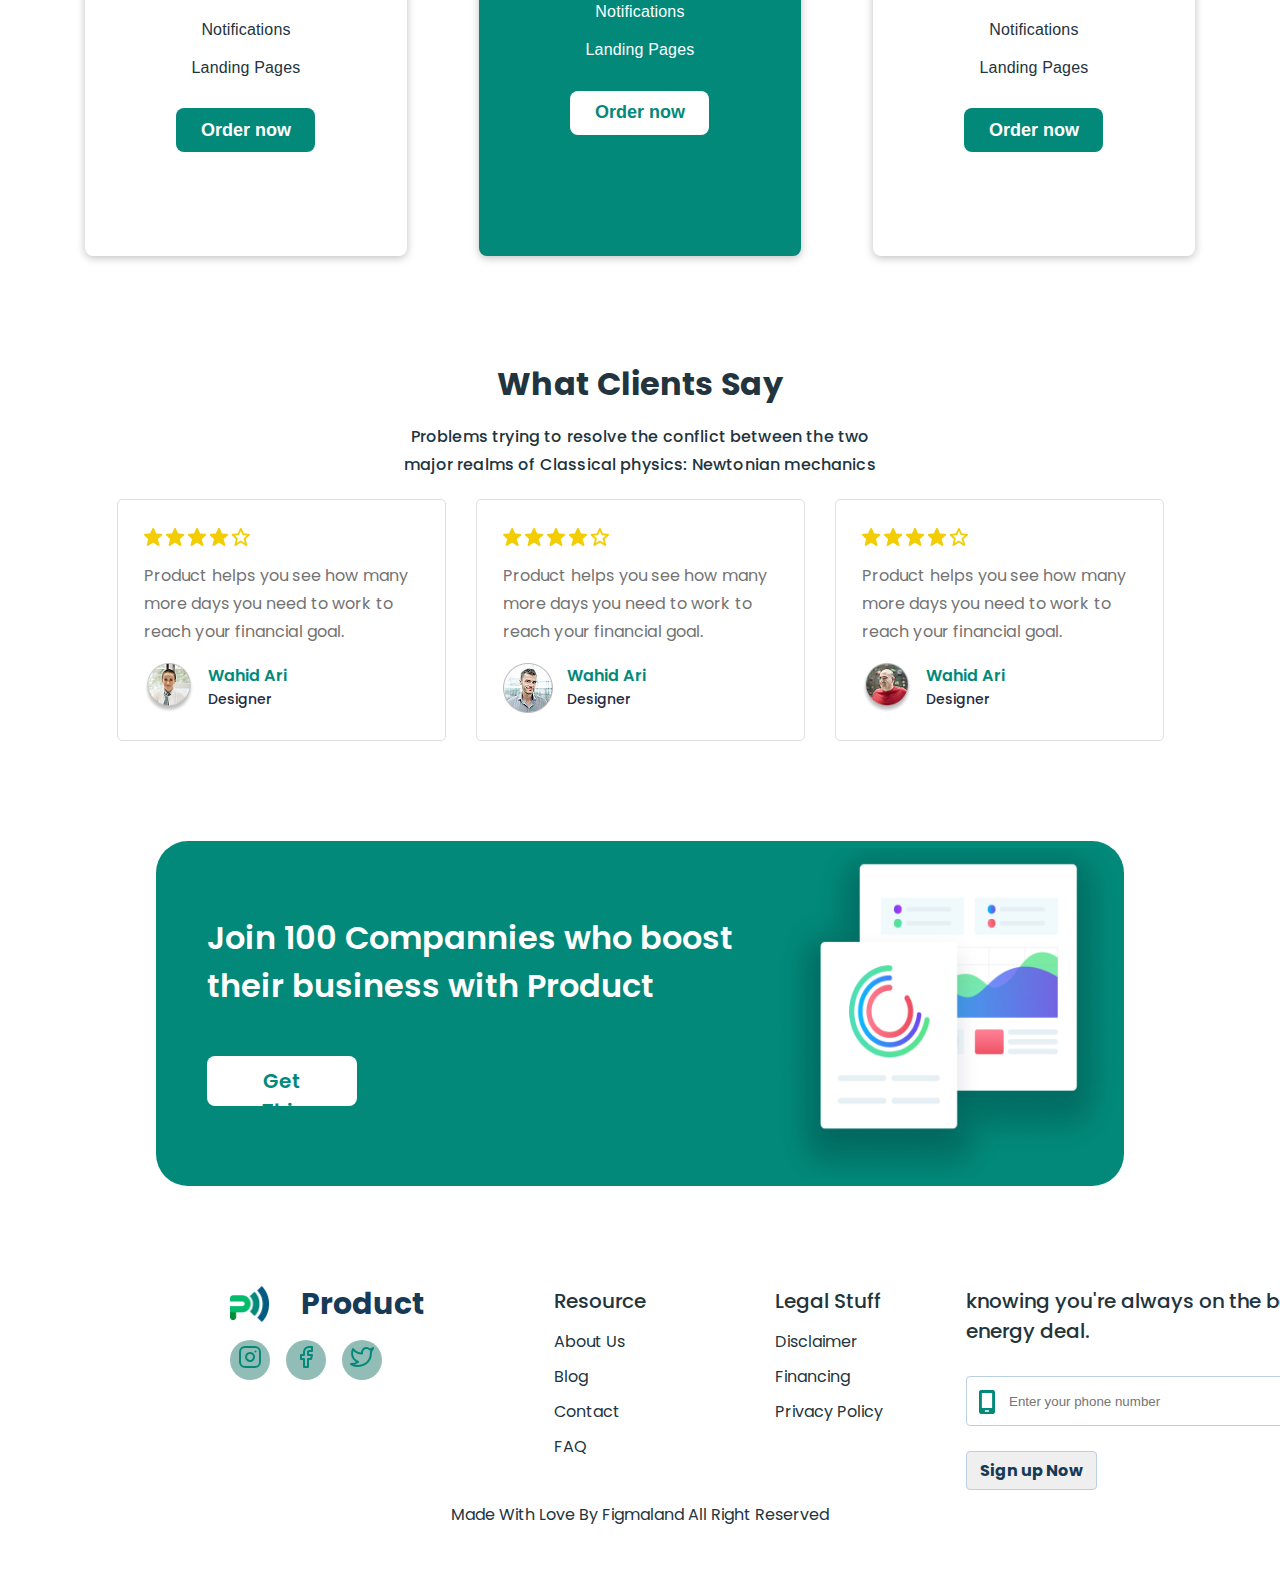
==== commit 95ae81ae: "add hw" ====
--- a/index.html
+++ b/index.html
@@ -62,7 +62,7 @@
     <main>
       <!------------------1 секція---------------------->
       <section class="hero">
-        <div class="container">
+        <div class="container hero-container">
           <div class="container-work">
             <h1 class="title">Work at the speed of thought</h1>
             <p class="page-title">
@@ -74,7 +74,11 @@
                           <button type="button" class="hero-list-btn-get">Get started</button>
                         </li>
                         <li class="hero-list-item">
-                          <button type="button" class="hero-list-btn-watch">▶ Watch the Video</button>
+                          <a href="#" class="icon-links">
+                                    <svg class="icon" aria-hidden="true">
+                                        <use href="./images/icons.svg#icon-play"></use>
+                                    </svg>
+                                    Watch the video</a>
                         </li>
                     </ul>
           </div>
@@ -92,7 +96,11 @@
       <!--------------------2 секція---------------------->
       <section class="product">
         <div class="container container-product">
-          <h2 class="title-product">Product was Built Specifically <br/> for You</h2>
+          <div class="container-product-div">
+            <div class="product-title">
+          <h2 class="title-product">Product was Built Specifically <br />for You</h2>
+          </div>
+          <div class="product-list">
           <ul class="list-product">
             <li class="item-product">
               <img
@@ -143,34 +151,38 @@
               </p>
             </li>
           </ul>
-          <button class="bt-up" type="button">Sing up</button>
+          </div>
+          <div class="product-btn">
+          <button class="bt-up" type="button">SIGN UP NOW</button>
+          </div>
+          </div>
         </div>
       </section>
       <!------------------------3 секція---------------------------->
       <section class="management">
-        <div class="container">
+        <div class="container hero-container">
           <div class="container-laptop">
           <div class="container-management">
               <h3 class="title-management">Effortless Validation for</h3>
               <h2 class="title-management-two">Management</h2>
-              <p class="page-managment top-item">
+              <p class="page-managment">
                 The Myspace page defines the individual, his or her
                 characteristics, traits, personal choices and the overall
                 personality of the person.
               </p>
               <ul class="list-management">
                 <li class="item-management">
-                  <h3 class="title-management-three">Accessory makers</h3>
+                  <h3 class="title-management">Accessory makers</h3>
                   <p class="page-managment">
                     While most people enjoy casino gambling, sports betting,
                     lottery and bingo playing for the fun
                   </p>
                 </li>
                 <li class="item-management">
-                  <h3 class="title-management-three">Alterationists</h3>
+                  <h3 class="title-management">Alterationists</h3>
                   <p class="page-managment">
                     If you are looking for a new way to promote your business
-                    that won’t cost you more money,
+                    that won't cost you more money,
                   </p>
                   </li>
             </ul>
@@ -187,7 +199,9 @@
                   </section>
                   <!--------------------section 4 ------------------->
                   <section class="customer-support">
-                <div class="container container-support">
+                <div class="container hero-container">
+                  <div class="support-container">
+                  <div class="container-support-img">
               <img
                 src="./images/support-img.jpg"
                 alt="Laptop"
@@ -195,6 +209,7 @@
                 height="500"
                 class="support-images"
               />
+              </div>
                   <div class="container-laptop1">
               <h3 class="title-management3">Easier decision making for</h3>
               <h2 class="title-management2">Customer Support</h2>
@@ -244,10 +259,12 @@
               </ul>
             </div>
             </div>
+            </div>
             </section>
             <!------------sektion 5--------------------->
             <section class="colaborative">
-            <div class="container container-folders">
+            <div class="container hero-container">
+              <div class="container-colaborative">
               <div class="container-laptop2">
               <h3 class="title-colaborative">Optimisation for</h3>
               <h2 class="title-colaborative2">Collaborative</h2>
@@ -258,17 +275,17 @@
               </p>
               <ul class="list-management">
                 <li class="item-management">
-                  <h3 class="title-management-colaborative">Accessory makers</h3>
-                  <p class="page-managment-colaborative">
+                  <h3 class="title-colaborative">Accessory makers</h3>
+                  <p class="colaborative-page">
                     While most people enjoy casino gambling, sports betting,
                     lottery and bingo playing for the fun
                   </p>
                 </li>
                 <li class="item-management">
-                  <h3 class="title-management-colaborative">Alterationists</h3>
-                  <p class="page-managment-colaborative">
+                  <h3 class="title-colaborative">Alterationists</h3>
+                  <p class="colaborative-page">
                     If you are looking for a new way to promote your business
-                    that won’t cost you more money,
+                    that won't cost you more money,
                   </p>
                   </li>
                 </ul>
@@ -283,11 +300,12 @@
                   />
                   </div>
         </div>
+        </div>
         </section>
       
       <!---------------------------6 секція------------------------------------->
       <section class="team">
-        <div class="container">
+        <div class="container hero-container">
           <div class="container-team">
           <h2 class="title-team">Quick & Easy Process</h2>
           <p class="page-team">
@@ -314,9 +332,6 @@
                 width="98"
                 height="98"
               />
-              
-              
-              
             </li>
             <li class="item-team">
               <p class="page-team-coments">I can take care of your pitch</p>
@@ -345,12 +360,15 @@
       </section>
       <!---------------------------------7 секція----------------------------------->
       <section class="content-section">
-        <div class="container container-content">
+        <div class="container hero-container">
+          <div class="contact-container">
+            <div class="content-container">
           <h2 class="titel-content">Contents Strategies</h2>
           <p class="page-content">
             We focus on ergonomics and meeting you where you work. It's only a
             keystroke away.
           </p>
+          </div>
           <ul class="list-content">
             <li class="item-content">
                 <img
@@ -374,7 +392,7 @@
                   class="img-content"
                 />
                <p class="text-content">By Wahid Ari | 03 March 2019</p>
-                <h3 class="title-time">
+                <h3 class="title-time-about">
                   Motivation Is The First Step To Success
                 </h3>
             </li>
@@ -392,13 +410,17 @@
                 </h3>
             </li>
           </ul>
+          </div>
         </div>
       </section>
       <!--------------------------------8 секція-------------------------------->
       <section class="price-section">
-        <div class="container price-container">
+        <div class="container hero-container">
+          <div class="container-price">
+            <div class="price-title">
           <h2 class="title-price">Price Table</h2>
           <p class="page-price">We offer competitive price</p>
+          </div>
           <ul class="list-price">
             <li class="item-price">
                 <h3 class="title-price-free">Free</h3>
@@ -470,12 +492,14 @@
                 <button class="price-bt" type="button">Order now</button>
             </li>
           </ul>
+          </div>
         </div>
       </section>
       <!------------------------------9 секція----------------------------->
 
       <section class="client-section">
-        <div class="container client-container">
+        <div class="container hero-container">
+          <div class="client-container">
             <h2 class="title-client">What Clients Say</h2>
             <p class="text-client">Problems trying to resolve the conflict between
             the two major realms of Classical physics: Newtonian mechanics</p>
@@ -488,7 +512,7 @@
                     <div class="container-client">
                     <img class="group-img" src="./images/Ellipse.png" alt="Ellipse-woman" width="50" height="50" />
                     <div class="container-client-div">
-                    <a class="linc-name" href="#">Wahid Ari</a>
+                    <h4 class="linc-name">Wahid Ari</h4>
                     <p class="text-name">Designer</p>
                     </div>
                      </div>
@@ -501,7 +525,7 @@
                         <div class="container-client">
                     <img class="group-img" src="./images/Ellipse1.png" alt="Ellipse-yangmen" width="50" height="50" />
                     <div class="container-client-div">
-                    <a class="linc-name" href="#">Wahid Ari</a>
+                    <h4 class="linc-name">Wahid Ari</h4>
                     <p class="text-name">Designer</p>
                     </div>
                     </div>
@@ -514,29 +538,35 @@
                         <div class="container-client">
                     <img class="group-img" src="./images/Ellipse2.png" alt="Ellipse-men" width="50" height="50" />
                     <div class="container-client-div">
-                    <a class="linc-name" href="#">Wahid Ari</a>
+                    <h4 class="linc-name">Wahid Ari</h4>
                     <p class="text-name">Designer</p>
                     </div>
                     </div>
                 </li>
             </ul>
+            </div>
            </div>
         </section>
         <section class="promo">
-            <div class="promo-div">
+            <div class="container hero-container">
+              <div class="container-promo">
               <div class="promo-div-one">
                 <h2 class="promo-text">Join 100 Compannies who boost their business with Product</h2>
                 <button class="promo-btn" type="button">Get This</button>
             </div>
+            <div class="container-promo-img">
             <img class="ptomo-img" src="./images/screen.png" alt="graphics" width="351" height="331" />
+            </div>
+            </div>
             </div>
         </section>
     </main>
     <!------------------------Footer---------------------------->
 
-       <footer class="footer-container">
-        <div class="container footer-div">
+       <footer class="footer">
+        <div class="container footer-container">
           <div class="footer-div-one">
+            <nav class="footer-nav">
             <div class="footer-div-one-linc">
             <a class="footer-linc-logo" href="./index.html" class="logo">
               <img class="footer-logo-img" src="./images/logo.png" alt="logo" />Product</a>
@@ -559,9 +589,7 @@
             </ul>
         </div>
         <div class="footer-linc">
-            <a class="link-resours" href="#">
                 <h3 class="title-resours">Resource</h3>
-            </a>
             <ul class="list-link">
                 <li class="footer-item-contact"><a class="footer-linc-contact" href="#">About Us</a></li>
                 <li class="footer-item-contact"><a class="footer-linc-contact" href="#">Blog</a></li>
@@ -570,9 +598,7 @@
             </ul>
         </div>
         <div class="footer-linc-pp">
-            <a class="legal-stuff-linc" href="#">
               <h3 class="title-legal-stuff">Legal Stuff</h3>
-            </a>
             <ul class="list-pp">
                 <li class="item-pp"><a class="linc-pp" href="#">Disclaimer</a></li>
                 <li class="item-pp"><a class="linc-pp" href="#">Financing</a></li>
@@ -582,13 +608,16 @@
         <div class="container-contact">
                <h3 class="title-info title-info-tel">knowing you're always on the best energy deal.</h3>
             <div class="container-number-tel">
-                <img class="tel-img" src="./images/mobile-screen.png" alt="mobile screen" width="18" height="28" />
                 <input class="tel-input" type="tel" placeholder="Enter your phone number" pattern="[0-9]{3}-[0-9]{3}-[0-9]{4}" required />
-            </div>
             <button class="sign-up-btn" type="button">Sign up Now</button>
-            </div>
-          </div>
+            <img class="tel-img" src="./images/mobile-screen.png" alt="mobile screen" width="18" height="28" />
+            </div>
+            </div>
+          </nav>
+          <div class="container-text">
             <p class="text-contact">Made With Love By Figmaland All Right Reserved</p>
+            </div>
+        </div>
         </div>
     </footer>
   </body>
--- a/css/styles.css
+++ b/css/styles.css
@@ -1,12 +1,20 @@
+html {
+    box-sizing: border-box;
+}
+
 body {
     font-family: "Poppins", sans-serif;
-    color: #22343d;
+    font-size: 16px;
+    line-height: 1.5;
     background-color: #fff;
+    color: #22343d;
+    margin: 0;
+    padding: 0;
 }
 
 ul,
 ol {
-    list-style: none;
+    list-style-type: none;
     margin: 0;
     padding: 0;
 }
@@ -22,11 +30,6 @@
     padding: 0;
 }
 
-p {
-    margin-top: 0;
-    margin-bottom: 0;
-}
-
 a {
     text-decoration: none;
 }
@@ -39,13 +42,13 @@
 
 img {
     display: block;
-    height: auto;
 }
 
 .container {
-    width: 1150px;
-    padding: 0 20px;
+    width: 1140px;
+    padding: 0 15px;
     margin: 0 auto;
+    box-sizing: border-box;
 }
 
 .visually-hidden {
@@ -138,6 +141,12 @@
     display: flex;
 }
 
+.hero-container {
+    display: flex;
+    align-items: center;
+    justify-content: center;
+}
+
 .hero {
     margin-top: 25px;
 }
@@ -187,16 +196,19 @@
     margin-right: 30px;
 }
 
-.hero-list-btn-watch {
-    font-weight: 600;
-    font-size: 16px;
-    width: 164px;
-    height: 23px;
+.icon-links {
+    font-weight: 600;
+    font-size: 16px;
     text-decoration: underline;
     text-decoration-skip-ink: none;
     color: #02897a;
-    background: #fff;
-    align-items: center;
+}
+
+.icon {
+    width: 16px;
+    height: 18px;
+    margin-right: 5px;
+    fill: #02897a;
 }
 
 .logo-img {
@@ -214,23 +226,34 @@
 
 .container-product {
     display: flex;
-    flex-direction: column;
-    align-items: center;
-    margin-top: 100px;
+    align-items: center;
+    justify-content: center;
+}
+
+.container-product-div {
+    width: 100%;
+    max-width: 1200px;
+    margin: 0 auto;
+    padding: 20px;
+    box-sizing: border-box;
+}
+
+.product-title {
     margin-bottom: 50px;
 }
 
 .title-product {
-    font-weight: 700;
+    font-weight: 500;
     font-size: 32px;
-    text-align: center;
-    color: #22343d;
+    line-height: 1.5;
+    text-align: center;
 }
 
 .list-product {
     display: flex;
+    justify-content: center;
     gap: 30px;
-    margin-top: 50px;
+    margin-bottom: 50px;
 }
 
 .item-product {
@@ -254,51 +277,48 @@
 }
 
 .bt-up {
+    display: block;
+    margin: 0 auto;
+    margin-bottom: 50px;
+    width: 175px;
+    height: 53px;
     border-radius: 4px;
-    width: 113px;
-    height: 42px;
-    background: #02897a;
-    box-shadow: 0 4px 4px 0 rgba(0, 0, 0, 0.25);
-    font-weight: 600;
-    font-size: 16px;
-    color: #fff;
-    margin-top: 50px;
+    font-weight: 700;
+    font-size: 16px;
+    color: #173a56;
+    border: 1px solid #bcd0e5;
+    cursor: pointer;
+    transition: background-color 250ms cubic-bezier(0.4, 0, 0.2, 1);
 }
 
 /*----------------3 section-------------------*/
 
-.management {
-    width: 100vw;
-    margin: 50px;
-    margin-top: 100px;
-    margin-bottom: 100px;
-}
 
 .container-laptop {
     display: flex;
-    justify-content: space-between;
+    flex-direction: row;
+    align-items: center;
+    gap: 84px;
+    margin: 0 145px 100px 145px;
 }
 
 .container-management {
-    display: block;
-    margin-left: 35px;
-    width: 465px;
-    height: 331px;
-    padding: 112px 0;
-    margin-right: 35px;
+    display: flex;
+    flex-direction: column;
+    align-items: flex-start;
+    justify-content: center;
+    width: 486px;
 }
 
 .title-management {
     font-weight: 600;
     font-size: 16px;
-    color: #22343d;
-    margin-bottom: 8px;
+    margin-bottom: 16px;
 }
 
 .title-management-two {
     font-weight: 700;
     font-size: 32px;
-    color: #22343d;
     margin-bottom: 25px;
 }
 
@@ -306,55 +326,12 @@
     font-weight: 400;
     font-size: 16px;
     line-height: 1.63;
-    color: #22343d;
-    max-width: 486px;
-    margin-bottom: 25px;
-}
-
-.top-item {
     margin-bottom: 30px;
 }
 
-.title-management-three {
-    font-weight: 600;
-    font-size: 16px;
-    color: #22343d;
-    margin-bottom: 12px;
-}
-
 .container-img {
-    display: flex;
-}
-
-.container-img2 {
-    display: flex;
-}
-
-.container-laptop2 {
-    margin: 41px 84px 45px;
-    width: 486px;
-    height: 418px;
-}
-
-.container-support {
-    display: flex;
-    width: 1110px;
-    height: 499px;
-}
-
-
-.list-management {
-    display: block;
-    padding-top: 30px;
-}
-
-
-
-.title-management-four {
-    font-weight: 600;
-    font-size: 16px;
-    line-height: 1.6;
-    color: #22343d;
+    width: 540px;
+    height: auto;
 }
 
 /*------------------4 section-------------------*/
@@ -367,43 +344,49 @@
     gap: 84px;
 }
 
-.container-support {
-    display: flex;
-    align-items: center;
-}
-
-.support-images {
-    max-width: 100%;
+.support-container {
+    display: flex;
+    flex-direction: row;
+    align-items: center;
+    gap: 84px;
+    margin: 0 145px 100px 145px;
+}
+
+.container-support-img {
+    width: 540px;
     height: auto;
-    margin-right: 84px;
 }
 
 .container-laptop1 {
-    padding-top: 41px;
-    max-width: 450px;
+    display: flex;
+    flex-direction: column;
+    align-items: flex-start;
+    justify-content: center;
+    width: 486px;
 }
 
 .title-management3 {
     font-weight: 600;
     font-size: 16px;
-    color: #22343d;
-    padding-top: 41px;
+    margin-bottom: 16px;
 }
 
 .title-management2 {
     font-weight: 700;
     font-size: 32px;
-    color: #22343d;
-    margin-top: 8px;
-    margin-bottom: 32px;
+    margin-bottom: 25px;
 }
 
 .page-managment-support {
     font-weight: 400;
     font-size: 16px;
     line-height: 1.63;
-    color: #22343d;
-    margin-bottom: 31px;
+    margin-bottom: 30px;
+}
+
+.list-manegement {
+    display: flex;
+    align-items: center;
 }
 
 .item-management-icon {
@@ -431,22 +414,31 @@
     margin: 50px;
 }
 
-.container-folders {
-    display: flex;
-    justify-content: space-between;
+.container-colaborative {
+    display: flex;
+    flex-direction: row;
+    align-items: center;
+    gap: 84px;
+    margin: 0 145px 100px 145px;
+}
+
+.container-laptop2 {
+    display: flex;
+    flex-direction: column;
+    align-items: flex-start;
+    justify-content: center;
+    width: 486px;
 }
 
 .title-colaborative {
     font-weight: 600;
     font-size: 16px;
-    color: #22343d;
-    margin-bottom: 8px;
+    margin-bottom: 16px;
 }
 
 .title-colaborative2 {
     font-weight: 700;
     font-size: 32px;
-    color: #22343d;
     margin-bottom: 25px;
 }
 
@@ -454,56 +446,42 @@
     font-weight: 400;
     font-size: 16px;
     line-height: 1.63;
-    color: #22343d;
-    max-width: 486px;
     margin-bottom: 30px;
 }
 
-.title-management-colaborative {
-    font-weight: 600;
-    font-size: 16px;
-    line-height: 1.63;
-    color: #22343d;
-    margin-bottom: 12px;
-}
-
-.page-managment-colaborative {
-    font-weight: 400;
-    font-size: 16px;
-    line-height: 1.63;
-    color: #22343d;
-    max-width: 486px;
+.container-img2 {
+    width: 540px;
+    height: auto;
+}
+
+/*--------------6 section---------------------*/
+
+.container-team {
+    text-align: center;
+    margin: 0 97px 100px 97px;
+}
+
+.title-team {
+    font-weight: 700;
+    font-size: 32px;
+    text-align: center;
     margin-bottom: 25px;
 }
 
-/*--------------6 section---------------------*/
-
-.team {
-    margin-top: 150px;
-    background-color: #fff;
-}
-
-.container-team {
-    display: block;
-    width: 956px;
-}
-
-.title-team {
-    font-weight: 700;
-    font-size: 32px;
-    text-align: center;
-    color: #22343d;
-    margin-bottom: 25px;
+.title-time-about {
+    font-weight: 700;
+    font-size: 24px;
+    line-height: 1.67;
+    margin-left: 27px;
+    color: #02897a
 }
 
 .page-team {
     font-weight: 500;
     font-size: 16px;
-    line-height: 1.63;
-    color: #22343d;
-    margin: 0 auto 40px auto;
-    display: block;
-    max-width: 542px;
+    line-height: 1.625;
+    text-align: center;
+    margin-bottom: 40px;
 }
 
 .list-team {
@@ -549,28 +527,27 @@
 
 /*-------------------7 section------------------------*/
 
-.content-section {
-    background: #fff;
-    margin-top: 100px;
-}
-
-.container-content {
-    display: block;
+.contact-container {
+    display: flex;
+    flex-direction: column;
+    align-items: flex-start;
+    margin: 0 145px 171px 145px;
+}
+
+.content-container {
+    text-align: left;
 }
 
 .titel-content {
     font-weight: 700;
     font-size: 34px;
-    color: #22343d;
     margin-bottom: 10px;
 }
 
 .page-content {
     font-weight: 500;
     font-size: 16px;
-    line-height: 1.6;
-    color: #22343d;
-    max-width: 465px;
+    line-height: 1.63;
     margin-bottom: 40px;
 }
 
@@ -612,19 +589,24 @@
 
 /*----------------------  8 section------------------------*/
 
-.price-section {
-    background: #fff;
-    padding-top: 171px;
-}
-
-.price-container {
-    display: block;
+
+
+.container-price {
+    display: flex;
+    flex-direction: column;
+    align-items: center;
+    width: 100%;
+    margin: 0 145px 100px 145px;
+}
+
+.price-title {
+    text-align: center;
+    margin-bottom: 10px;
 }
 
 .title-price {
     font-weight: 700;
     font-size: 34px;
-    color: #22343d;
     text-align: center;
     margin-bottom: 10px;
 }
@@ -632,7 +614,6 @@
 .page-price {
     font-weight: 500;
     font-size: 16px;
-    color: #22343d;
     text-align: center;
     margin-bottom: 40px;
 }
@@ -825,14 +806,13 @@
 
 /*----------------------9 section------------------------------*/
 
-
-.client-section {
-    padding-top: 100px;
-    background-color: #fff;
-}
-
 .client-container {
-    display: block;
+    display: flex;
+    flex-direction: column;
+    align-items: center;
+    text-align: center;
+    width: 100%;
+    margin: 0 145px 100px 145px;
 }
 
 .title-client {
@@ -840,59 +820,67 @@
     font-size: 32px;
     line-height: 1.78;
     letter-spacing: 0.01em;
-    color: #22343d;
-    text-align: center;
     margin-bottom: 10px;
 }
 
 .text-client {
-    display: block;
     font-weight: 500;
     font-size: 16px;
     line-height: 1.75;
     letter-spacing: 0.01em;
-    color: #22343d;
-    max-width: 537px;
+    text-align: center;
+    margin-bottom: 20px;
+    margin-left: 286px;
+    margin-right: 286px;
+}
+
+.list-client {
+    display: flex;
+    flex-direction: row;
+    align-items: center;
+    justify-content: space-between;
+    list-style: none;
+    padding: 0;
+    gap: 30px;
+    width: 100%;
     margin: 0 auto;
-    margin-bottom: 40px;
-}
-
-.list-client {
-    display: flex;
-    gap: 64px;
 }
 
 .item-client {
+    display: flex;
+    flex-direction: column;
+    align-items: flex-start;
     border: 1px solid #dedede;
     border-radius: 5px;
-    padding: 28px 0;
     width: 327px;
     height: 240px;
+    text-align: left;
 }
 
 .stars-img {
-    max-width: 106px;
-    padding-left: 28px;
-    margin-bottom: 16px;
+    margin: 28px 0 16px 26px;
 }
 
 .text-group {
+    margin: 0 0 17px 26px;
     font-weight: 400;
     font-size: 16px;
     line-height: 1.75;
     letter-spacing: 0.01em;
     color: #737373;
-    padding-left: 26px;
-    margin-bottom: 16px
+    text-align: left;
 }
 
 .container-client {
     display: flex;
-    padding-left: 26px;
-}
-
-.group-img {
-    margin-right: 14px;
+    align-items: center;
+    margin: 0 0 28px 26px;
+}
+
+.container-client-div {
+    display: flex;
+    flex-direction: column;
+    margin: 0 0 0 14px;
 }
 
 .linc-name {
@@ -906,70 +894,85 @@
 .text-name {
     font-weight: 500;
     font-size: 14px;
-    line-height: 1.71429;
+    line-height: 1.7;
     letter-spacing: 0.01em;
     color: #252b42;
+    margin: 0;
 }
 
 /*-----------------10 section-----------------*/
 
-.promo {
-    background: #fff;
-    width: 100vw;
-    padding: 100px 71px 0;
-}
-
-.promo-div {
-    display: flex;
+.container-promo {
+    display: flex;
+    justify-content: space-between;
+    align-items: center;
     border-radius: 32px;
     width: 968px;
-    background: #02897a;
-    padding-left: 51px;
-    padding-right: 46px;
-}
+    height: 345px;
+    background-color: #02897a;
+    margin: 0 auto;
+}
+
 
 .promo-text {
+    font-weight: 600;
+    font-size: 32px;
+    line-height: 1.5;
+    color: #fff;
+    margin: 49px 0 46px 51px;
+}
+
+.promo-div-one {
+    display: flex;
+    flex-direction: column;
+    align-items: flex-start;
+    justify-content: center;
+    padding-right: 10px;
+}
+
+.promo-btn {
     display: block;
-    min-width: 510px;
-    font-weight: 600;
-    font-size: 32px;
-    line-height: 1.514;
-    color: #fff;
-    margin-top: 49px;
-    margin-bottom: 46px;
-}
-
-.promo-btn {
+    padding: 10px 34px;
+    margin-left: 51px;
+    margin-bottom: 56px;
+    font-weight: 600;
+    font-size: 20px;
+    color: #02897a;
+    background-color: #fff;
+    border: none;
     border-radius: 8px;
     width: 150px;
     height: 50px;
-    background: #fff;
-    font-weight: 600;
-    font-size: 20px;
-    color: #02897a;
-    box-shadow: 0 0 32px 0 rgba(0, 0, 0, 0.15);
+    cursor: pointer;
+    transition: background-color 250ms cubic-bezier(0.4, 0, 0.2, 1);
+}
+
+.container-promo-img {
+    display: flex;
+    align-items: center;
+    justify-content: flex-start;
+    flex-direction: column;
+    gap: 10px;
 }
 
 .ptomo-img {
-    margin-top: 4px;
-    margin-bottom: 10px;
+    height: 331px;
 }
 
 
 /*--------------------footer------------------------*/
 
+
 .footer-container {
-    background: #fff;
-    padding-top: 100px;
-}
-
-.footer-div {
     display: block;
 }
 
 .footer-div-one {
     display: flex;
-    margin-bottom: 16px;
+    flex-direction: column;
+    justify-content: space-between;
+    margin: 0 145px;
+    margin-top: 100px;
 }
 
 .footer-div-one-linc {
@@ -977,6 +980,14 @@
     margin-right: 146px;
 }
 
+.footer-nav {
+    display: flex;
+    justify-content: space-between;
+    align-items: flex-start;
+}
+
+.footer-div-one-linc {}
+
 .footer-linc-logo {
     font-weight: 700;
     font-size: 30px;
@@ -985,7 +996,14 @@
     display: flex;
     gap: 16px;
     align-items: center;
-    margin-bottom: 18px
+    margin-bottom: 18px;
+}
+
+.footer-logo-img {
+    width: 39px;
+    height: 36px;
+    padding: 0;
+    margin-right: 16px;
 }
 
 .footer-list {
@@ -1004,6 +1022,17 @@
     background-color: #92bdb6;
 }
 
+.link-social {
+    display: inline-flex;
+    align-items: center;
+    justify-content: center;
+    width: 40px;
+    height: 40px;
+    background-color: #edfffc;
+    border-radius: 50%;
+    text-decoration: none;
+}
+
 .footer-svg {
     stroke-width: 2px;
     stroke: #02897a;
@@ -1011,26 +1040,17 @@
 }
 
 .footer-linc {
-    max-width: 118px;
     margin-right: 129px;
-}
-
-.link-resours {
-    font-weight: 400;
-    font-size: 16px;
-    line-height: 2.1875;
-    color: #22343d;
 }
 
 .title-resours {
     font-weight: 500;
     font-size: 20px;
     line-height: 1.5;
-    color: #22343d;
     margin-bottom: 8px;
 }
 
-.footer-item-contact {
+.list-linc {
     display: flex;
     flex-direction: column;
 }
@@ -1038,96 +1058,80 @@
 .footer-linc-contact {
     font-weight: 400;
     font-size: 16px;
-    line-height: 2.1875;
-    color: #22343d;
+    line-height: 2.19;
+    color: inherit;
 }
 
 .footer-linc-pp {
-    min-width: 131px;
     margin-right: 83px;
-}
-
-.legal-stuff-linc {
-    font-weight: 400;
-    font-size: 16px;
-    line-height: 2.1875;
-    color: #22343d;
+    white-space: nowrap;
 }
 
 .title-legal-stuff {
     font-weight: 500;
     font-size: 20px;
     line-height: 1.5;
-    color: #22343d;
     margin-bottom: 8px;
 }
 
-.item-pp {
-    display: flex;
-    flex-direction: column;
-}
-
 .linc-pp {
     font-weight: 400;
     font-size: 16px;
-    line-height: 2.1875;
-    color: #22343d;
-}
-
-.container-contact {
-    max-width: 325px;
+    line-height: 2.19;
+    color: inherit;
 }
 
 .title-info {
     font-weight: 500;
     font-size: 20px;
     line-height: 1.5;
-    color: #22343d;
     margin-bottom: 8px;
 }
 
-.title-info-tel {
-    max-width: 280px;
-    margin-bottom: 30px;
-}
-
 .container-number-tel {
-    display: flex;
-    gap: 12px;
-    align-items: center;
-    padding: 10px 12px;
+    position: relative;
+}
+
+.tel-img {
+    position: absolute;
+    left: 12px;
+    top: 35%;
+    transform: translateY(-50%);
+}
+
+.tel-input {
+
     border: 1px solid #bcd0e5;
     border-radius: 4px;
     width: 325px;
     height: 48px;
-    background: #fff;
-    margin-bottom: 25px;
-}
-
-.tel-img {
-    max-height: 28px;
-    transform: scale(1);
-}
-
-.tel-input {
-    min-width: 240px;
-    border: none;
+    margin-top: 22px;
+    background-color: transparent;
+    padding: 0 43px 0 42px;
+    outline: transparent;
+    transition: border-color 250ms cubic-bezier(0.4, 0, 0.2, 1);
 }
 
 .sign-up-btn {
-    display: block;
     width: 131px;
     height: 39px;
-    font-weight: 700;
-    font-size: 16px;
-    text-align: center;
-    color: #fff;
     border-radius: 4px;
-    background: #02897a;
-}
-
-.text-contact {
-    text-align: center;
-    font: 400 16px / 1.88 "Poppins", sans-serif;
-    color: #22343d;
-}+    font-weight: 700;
+    font-size: 16px;
+    border: 1px solid #bcd0e5;
+    text-align: center;
+    color: #173a56;
+    margin-top: 25px;
+    transition: background-color 250ms cubic-bezier(0.4, 0, 0.2, 1);
+}
+
+.container-text {
+    text-align: center;
+    margin-top: 10px;
+    margin-bottom: 40px;
+    font-weight: 400;
+    font-size: 16px;
+    line-height: 1.88;
+}
+
+/*----customer-----*/